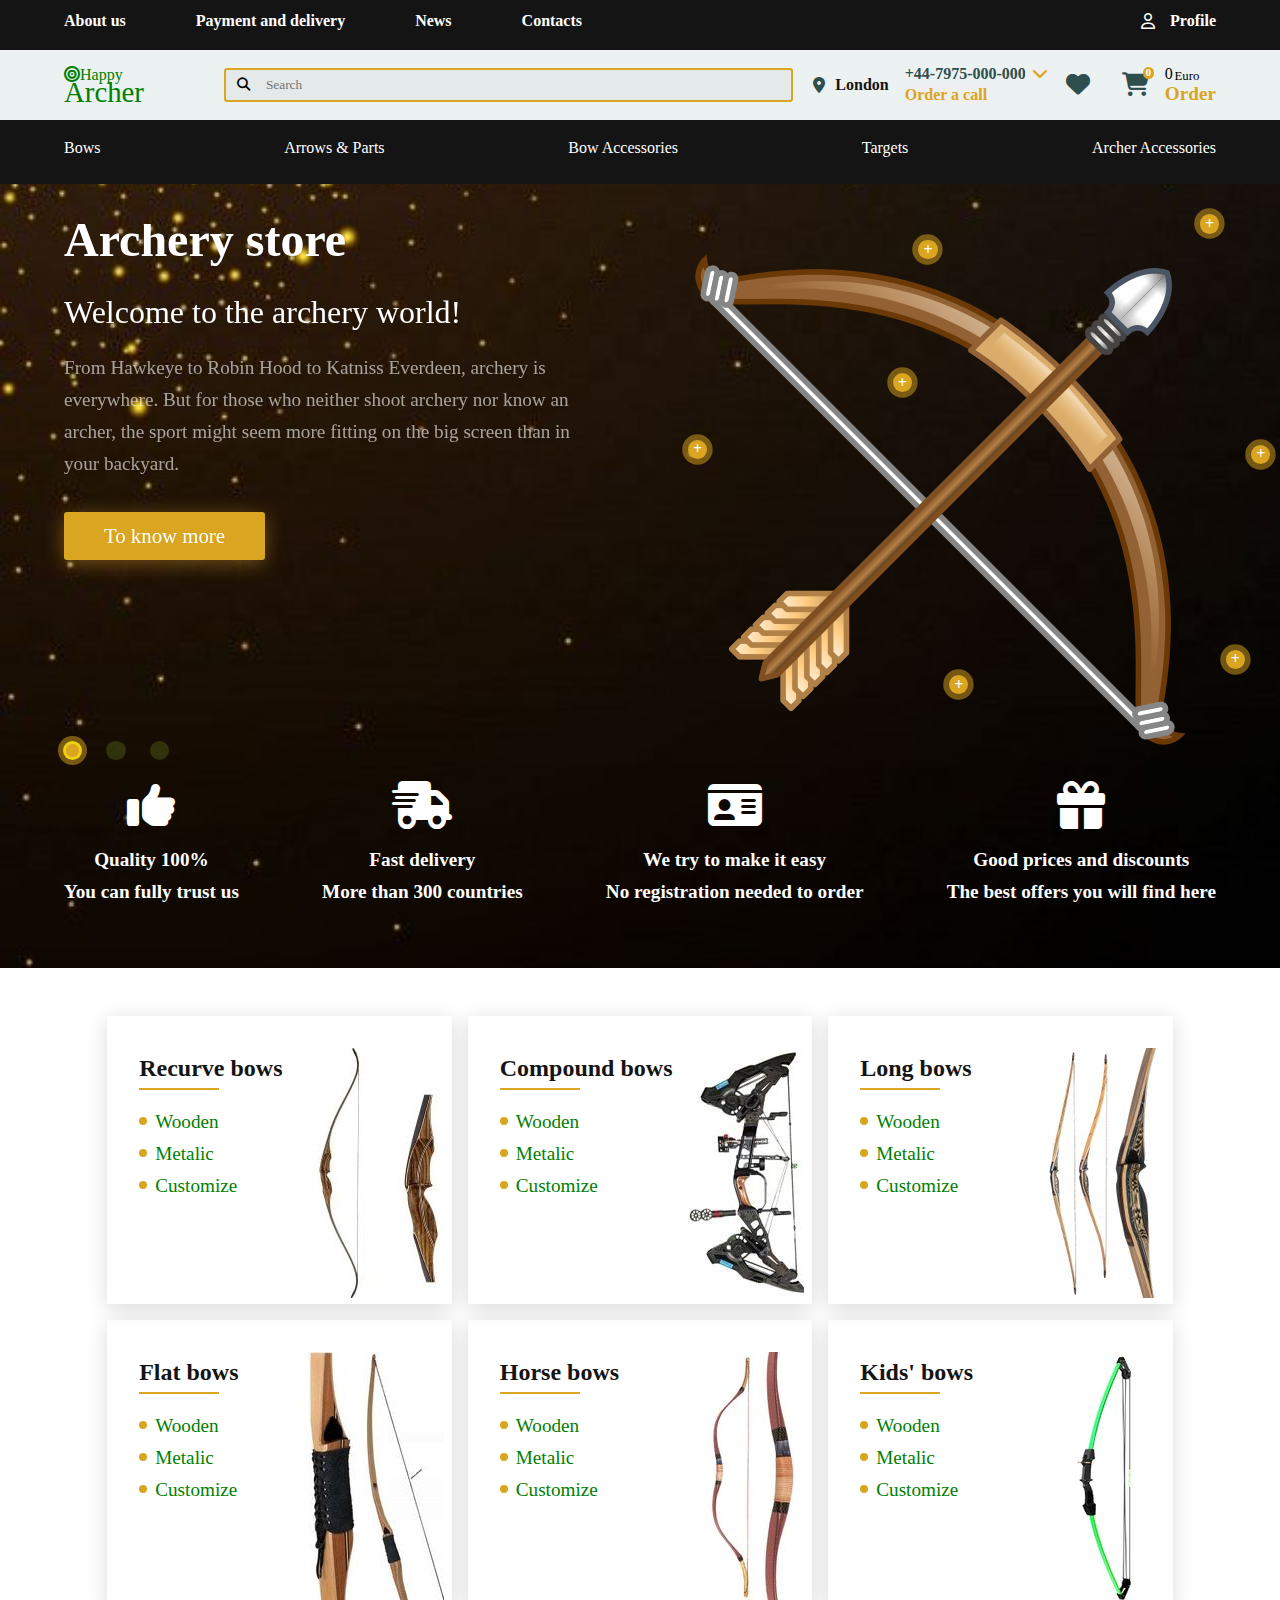
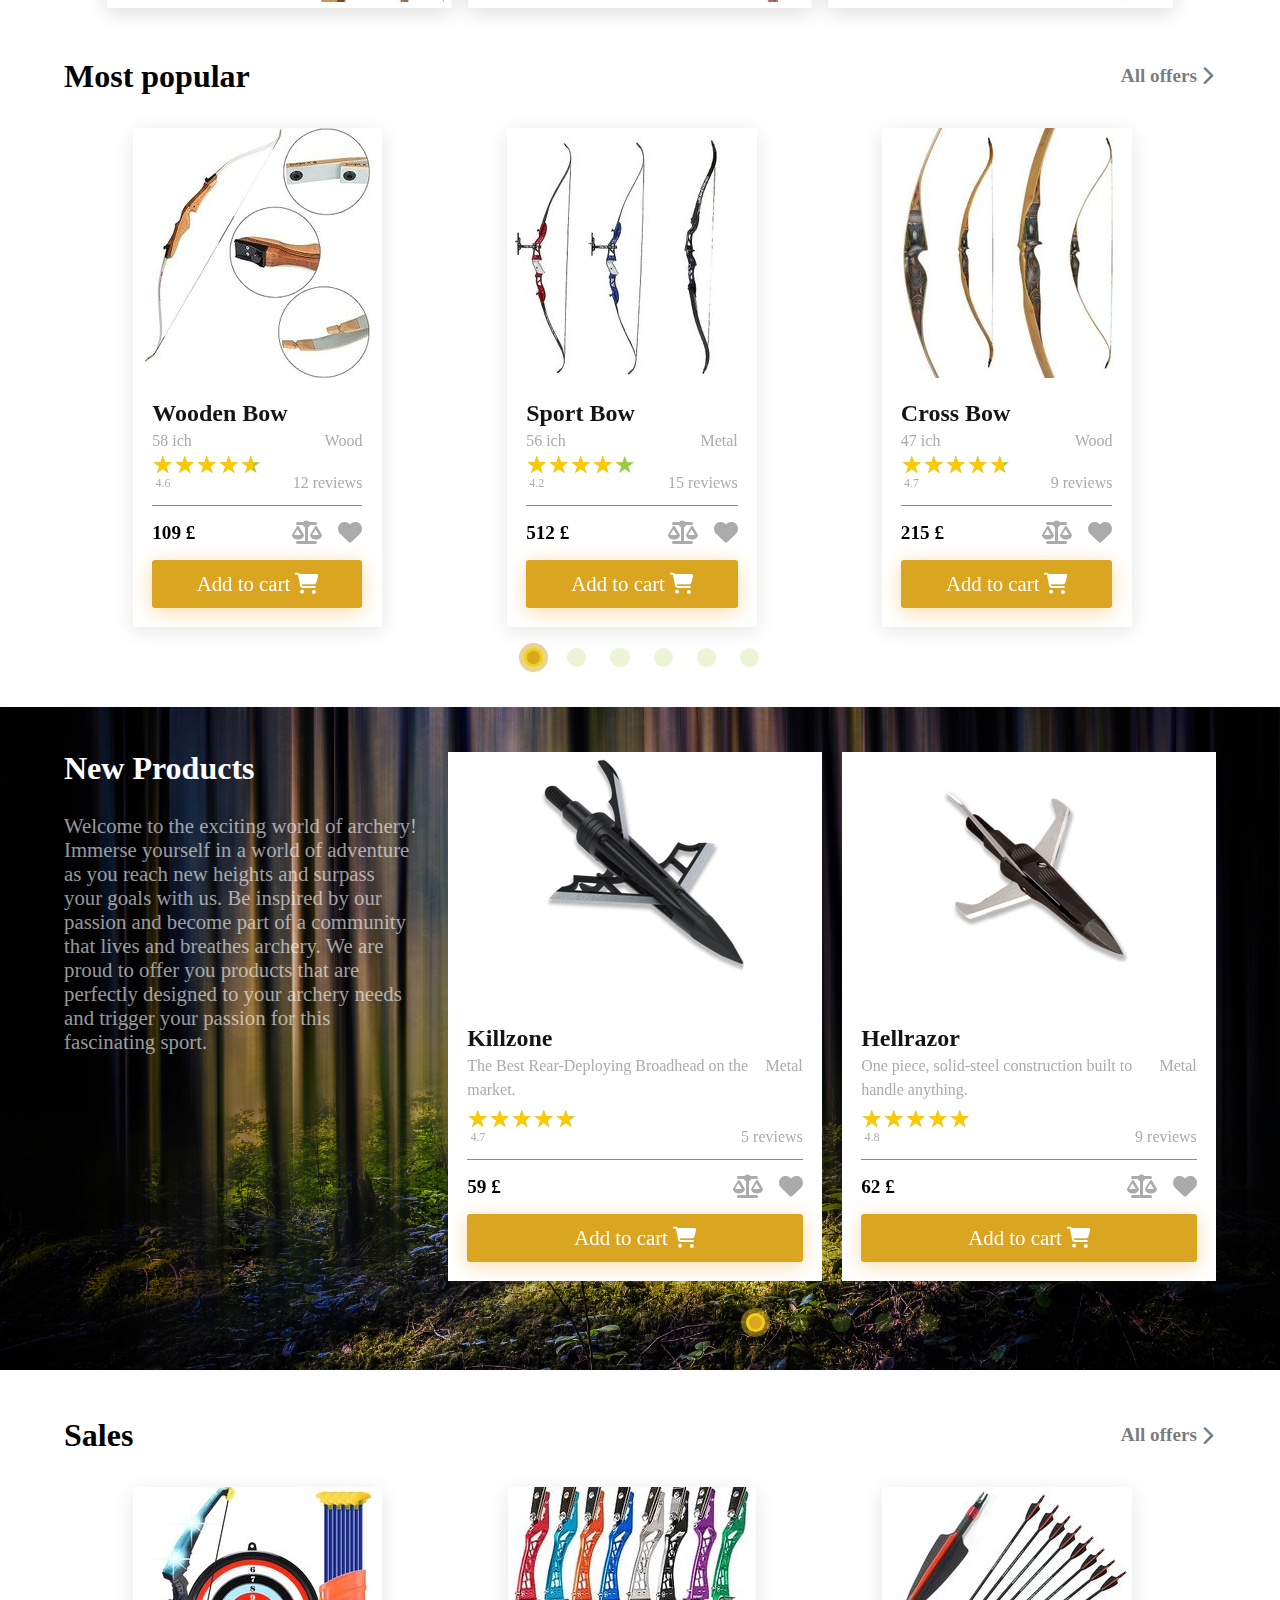
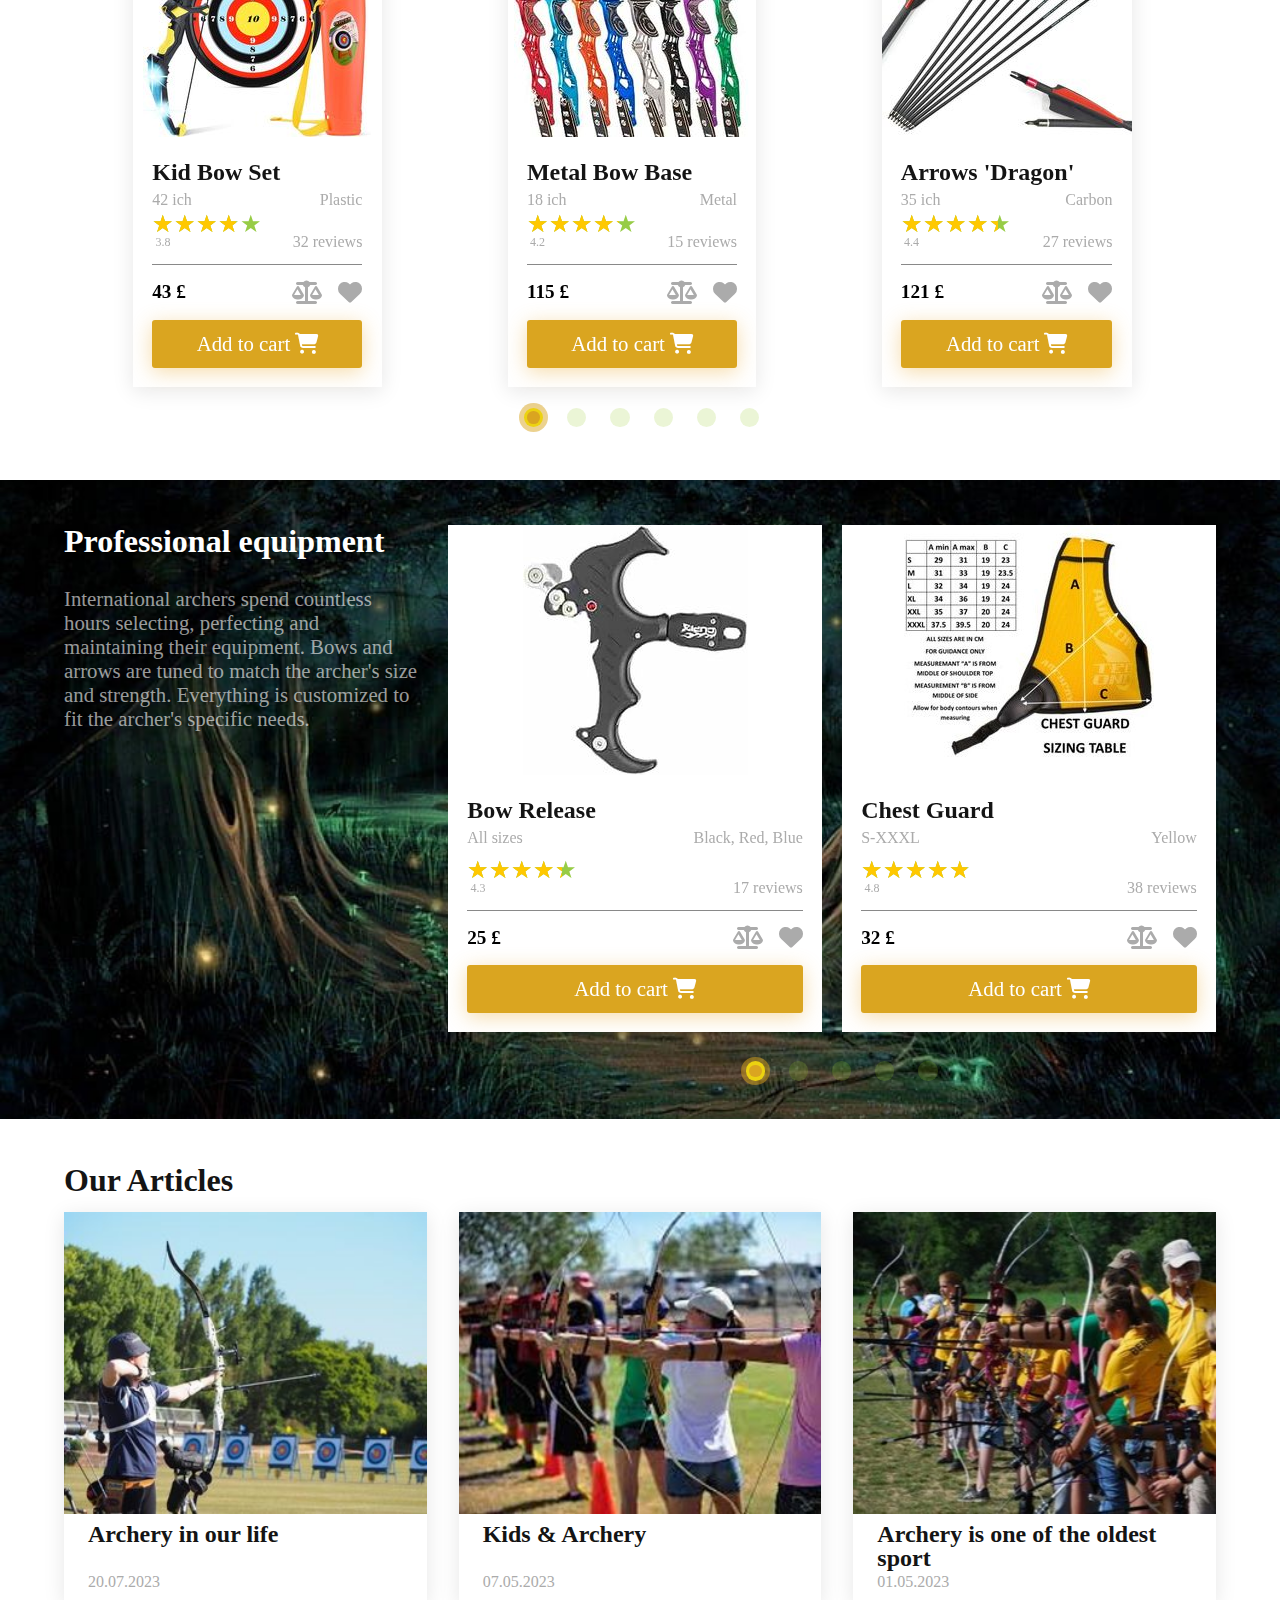
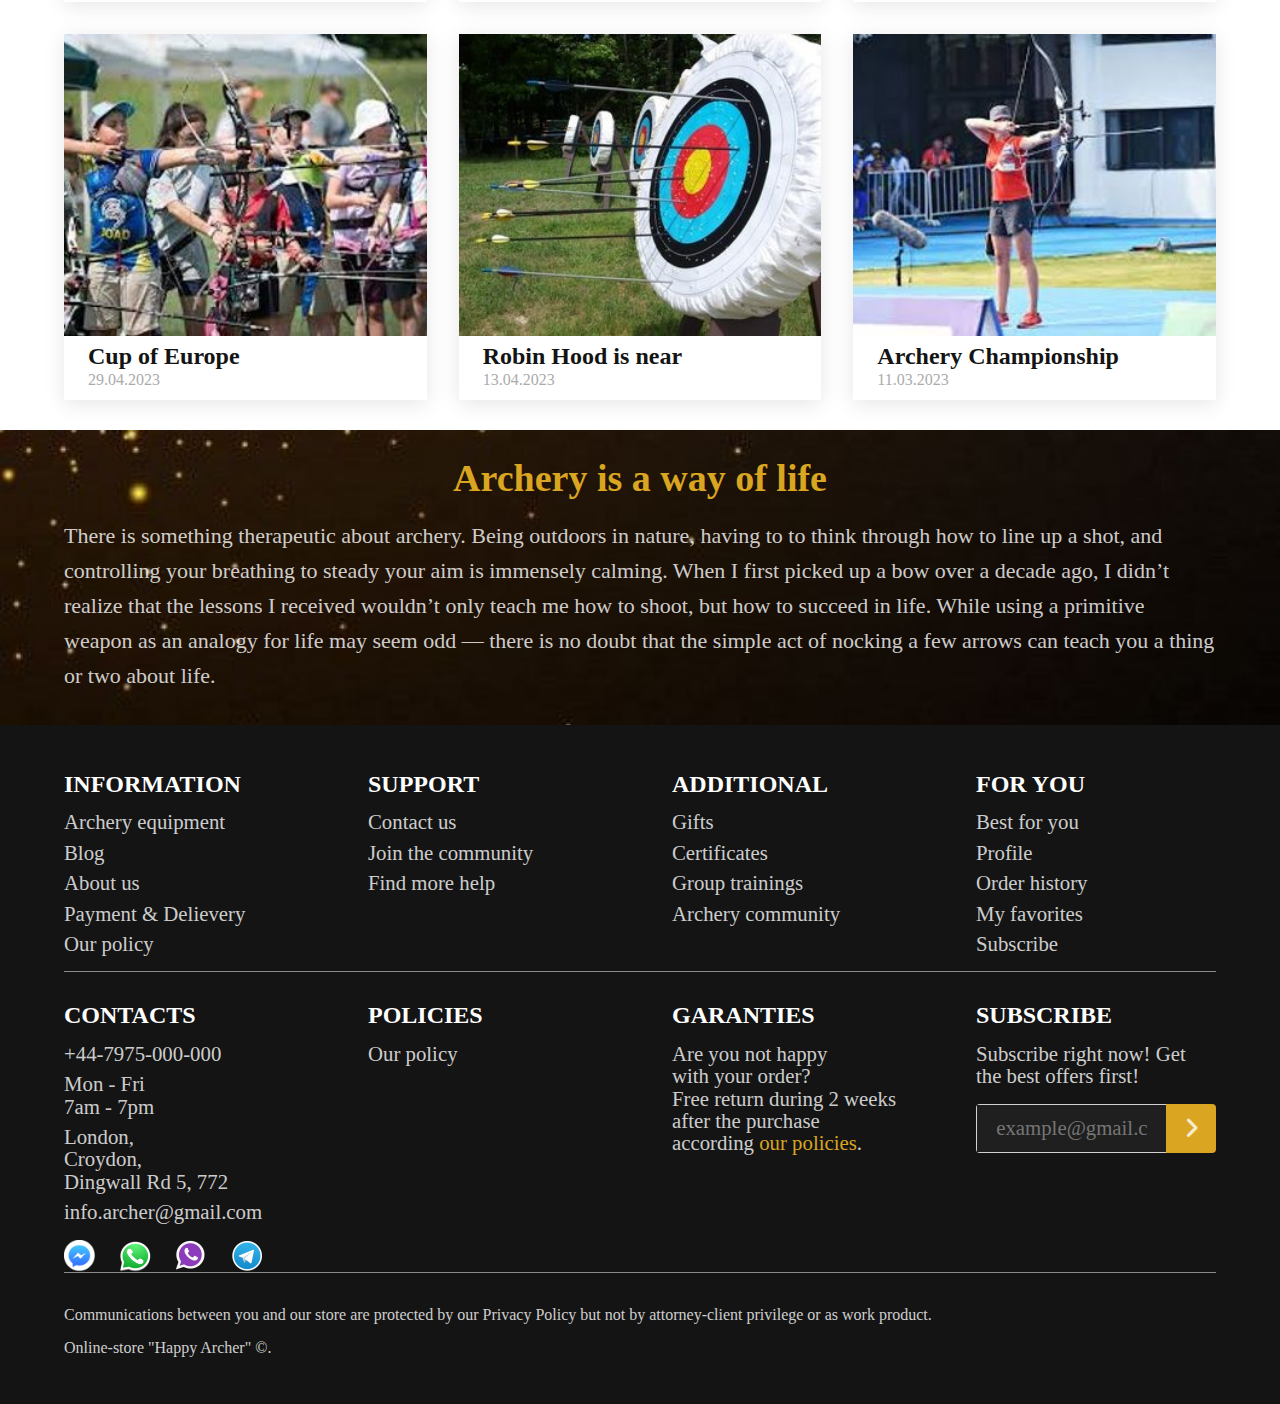
==== index.html @ ae112834 "init: first commit" ====
<!DOCTYPE html>
<html lang="en">
<head>
    <meta charset="UTF-8">
    <meta name="viewport" content="width=device-width, initial-scale=1.0">
    <title>Online store</title>
    <link rel="stylesheet" href="https://cdn.jsdelivr.net/npm/swiper@10/swiper-bundle.min.css"/>
    <link href="https://fonts.googleapis.com/css2?family=Montserrat:wght@500;600;700&display=swap" rel="stylesheet">
    <link rel="stylesheet" href="/css/iconsfont.css">
    <link rel="stylesheet" href="/css/style.css">
</head>
<body>
    <div class="wrapper">
        <header class="header">
            <div class="header__container _container">
                <div class="header__top">
                    <nav class="top-header__menu">
                        <ul class="menu-top-header__list">
                            <li class="menu-top-header__item menu-top-header__item_catalog"><a href="" data-catalog class="menu-top-header__link menu-top-header__link_catalog fa-solid fa-chevron-left">Catalog</a></li>
                            <li class="menu-top-header__item"><a href="" class="menu-top-header__link">About us</a></li>
                            <li class="menu-top-header__item"><a href="" class="menu-top-header__link">Payment and delivery</a></li>
                            <li class="menu-top-header__item"><a href="" class="menu-top-header__link">News</a></li>
                            <li class="menu-top-header__item"><a href="" class="menu-top-header__link">Contacts</a></li>
                        </ul>
                    </nav>
                    <a href="" class="top-header__user fa-regular fa-user"><span class="top-header__userh">Profile</span></a>
                    
                    <nav hidden class="menu">
                        <button type="button" class="menu__icon icon-menu"><span></span></button>
                        <div class="menu__body">
                        </div>
                    </nav>
                </div>
            </div>

            <div class="header_body body-header">
                <div class="body-header__container _container">
                    <a href="index.html" class="body-header-logo fa-solid fa-bullseye">Happy <br> <span>Archer</span></a>
                    <div class="body-header__search">
                        <form action="#" class="search-header">
                            <button type="submit" class="search-header__button fa-solid fa-magnifying-glass"></button>
                            <input type="text" class="search-header__input" data-error="Error" placeholder="Search">
                        </form>
                    </div>

                    <div class="body-header__actions actions-header">
                        <a href="" class="actions-header__location fa-solid fa-location-dot"><span class="actions-header__locationh">London</span></a>
                        <div class="actions-header__phones phones-header">
                            <div data-spollers class="phones-header__items">
                                <div class="phones-header__item">
                                    <a href="" class="phones-header__icon fa-solid fa-phone"></a>
                                    <a href="tel:00447975000000" class="phones-header__phone">+44-7975-000-000</a>
                                    <button type="button" data-spoiler class="phones-header__arrow fa-solid fa-chevron-right"></button>
                                    <ul class="phones-header__list">
                                        <li><a href="tel:00447975000001" class="phone-header__phone">+44-7975-000-001</a></li>
                                        <li><a href="tel:00447975000002" class="phone-header__phone">+44-7975-000-002</a></li>
                                        <li><a href="tel:00447975000003" class="phone-header__phone">+44-7975-000-003</a></li>
                                    </ul>
                                </div>
                            </div>
                            <button type="button" class="phones-header__callback">Order a call</button>
                        </div>
                        <a href="" class="actions-header__favorite fa-solid fa-heart"></a>
                        <a href="" class="actions-header__cart cart-header">
                            <a href="" class="cart-header__icon fa-solid fa-cart-shopping"><span>0</span></a>
                            <div class="cart-header__body">
                                <div class="cart-header__body-1">
                                    <div class="cart-header__summ-n">0</div>
                                    <div class="cart-header__summ-t">Euro</div>
                                </div>
                                <a href="" class="cart-header__link">Order</a>
                            </div>
                        </a>
                    </div>
                </div>
            </div>

            <div class="header__catalog catalog-header">
                <div class="catalog-header__container _container">
                    <div class="catalog-header__menu menu-catalog">
                        <ul class="menu-catalog__list">
                            <button type="button" class="menu-catalog__back_1 fa-solid fa-arrow-left"><span>Back</span></button>
                            <li class="menu-catalog__item"><button data-parent="1" class="menu-catalog__link">Bows</button></li>
                            <li class="menu-catalog__item"><button data-parent="2" class="menu-catalog__link">Arrows & Parts</button></li>
                            <li class="menu-catalog__item"><a href="" class="menu-catalog__link">Bow Accessories</a></li>
                            <li class="menu-catalog__item"><a href="" class="menu-catalog__link">Targets</a></li>
                            <li class="menu-catalog__item"><a href="" class="menu-catalog__link">Archer Accessories</a></li>
                            <li class="menu-catalog__sub-menu sub-menu-catalog">
                                <div class="sub-menu-catalog__container _container">
                                    <button type="button" class="menu-catalog__back_2 fa-solid fa-arrow-left"><span>Back</span></button>
                                    <div data-submenu="1" class="sub-menu-catalog__block">
                                        <div class="sub-menu-catalog__column">
                                            <a href="catalog.html" class="sub-menu-catalog__category">Bow category</a>
                                            <ul class="sub-menu-catalog__list">
                                                <li class="sub-menu-catalog__item"><a href="" class="sub-menu-catalog__link">Recurve bows</a></li>
                                                <li class="sub-menu-catalog__item"><a href="" class="sub-menu-catalog__link">Compound bows</a></li>
                                                <li class="sub-menu-catalog__item"><a href="" class="sub-menu-catalog__link">Longbows</a></li>
                                                <li class="sub-menu-catalog__item"><a href="" class="sub-menu-catalog__link">Flat bows</a></li>
                                                <li class="sub-menu-catalog__item"><a href="" class="sub-menu-catalog__link">Horse bows</a></li>
                                                <li class="sub-menu-catalog__item"><a href="" class="sub-menu-catalog__link">Kids' bows</a></li>
                                            </ul>
                                            <a href="catalog.html" class="sub-menu-catalog__all">View all</a>
                                        </div>
                                        <div class="sub-menu-catalog__column">
                                            <a href="" class="sub-menu-catalog__category">New & Hot</a>
                                            <ul class="sub-menu-catalog__list">
                                                <li class="sub-menu-catalog__item"><a href="" class="sub-menu-catalog__link">New Arrivals</a></li>
                                                <li class="sub-menu-catalog__item"><a href="" class="sub-menu-catalog__link">SITKA Merino</a></li>
                                                <li class="sub-menu-catalog__item"><a href="" class="sub-menu-catalog__link">Limited Edition YETI</a></li>
                                                <li class="sub-menu-catalog__item"><a href="" class="sub-menu-catalog__link">Monthly Specials</a></li>
                                            </ul>
                                            <a href="" class="sub-menu-catalog__all">View all</a>
                                        </div>
                                        <div class="sub-menu-catalog__column">
                                            <a href="" class="sub-menu-catalog__category">Huntings</a>
                                            <ul class="sub-menu-catalog__list">
                                                <li class="sub-menu-catalog__item"><a href="" class="sub-menu-catalog__link">Cameras</a></li>
                                                <li class="sub-menu-catalog__item"><a href="" class="sub-menu-catalog__link">Hunting Apparel</a></li>
                                                <li class="sub-menu-catalog__item"><a href="" class="sub-menu-catalog__link">Packs & Bags</a></li>
                                                <li class="sub-menu-catalog__item"><a href="" class="sub-menu-catalog__link">Hunting Accessories</a></li>
                                                <li class="sub-menu-catalog__item"><a href="" class="sub-menu-catalog__link">Knives, Saws & Pruners</a></li>
                                                <li class="sub-menu-catalog__item"><a href="" class="sub-menu-catalog__link">Scent Control</a></li>
                                                <li class="sub-menu-catalog__item"><a href="" class="sub-menu-catalog__link">Wildlife Management</a></li>
                                            </ul>
                                            <a href="" class="sub-menu-catalog__all">View all</a>
                                        </div>
                                        <div class="sub-menu-catalog__column">
                                            <a href="" class="sub-menu-catalog__category">Training</a>
                                            <ul class="sub-menu-catalog__list">
                                                <li class="sub-menu-catalog__item"><a href="" class="sub-menu-catalog__link">Stretch Bands & Exercisers</a></li>
                                                <li class="sub-menu-catalog__item"><a href="" class="sub-menu-catalog__link">Shot Training Aids</a></li>
                                                <li class="sub-menu-catalog__item"><a href="" class="sub-menu-catalog__link">Training & How to</a></li>
                                            </ul>
                                            <a href="" class="sub-menu-catalog__all">View all</a>
                                        </div>
                                        <div class="sub-menu-catalog__column">
                                            <a href="" class="sub-menu-catalog__category">Tools</a>
                                            <ul class="sub-menu-catalog__list">
                                                <li class="sub-menu-catalog__item"><a href="" class="sub-menu-catalog__link">Bow Presses</a></li>
                                                <li class="sub-menu-catalog__item"><a href="" class="sub-menu-catalog__link">Bow Vises</a></li>
                                                <li class="sub-menu-catalog__item"><a href="" class="sub-menu-catalog__link">Leveling & Alignment Tools</a></li>
                                                <li class="sub-menu-catalog__item"><a href="" class="sub-menu-catalog__link">Bow Scales</a></li>
                                                <li class="sub-menu-catalog__item"><a href="" class="sub-menu-catalog__link">Draw Boards</a></li>
                                                <li class="sub-menu-catalog__item"><a href="" class="sub-menu-catalog__link">Bow Squares</a></li>
                                            </ul>
                                            <a href="" class="sub-menu-catalog__all">View all</a>
                                        </div>
                                    </div>
                                    <div data-submenu="2" class="sub-menu-catalog__block">
                                        <div class="sub-menu-catalog__column">
                                            <a href="" class="sub-menu-catalog__category">Shafts & Fletched Arrows</a>
                                            <ul class="sub-menu-catalog__list">
                                                <li class="sub-menu-catalog__item"><a href="" class="sub-menu-catalog__link">Aluminium</a></li>
                                                <li class="sub-menu-catalog__item"><a href="" class="sub-menu-catalog__link">Carbon</a></li>
                                                <li class="sub-menu-catalog__item"><a href="" class="sub-menu-catalog__link">Wood</a></li>
                                                <li class="sub-menu-catalog__item"><a href="" class="sub-menu-catalog__link">Pre-made Arrows</a></li>
                                                <li class="sub-menu-catalog__item"><a href="" class="sub-menu-catalog__link">Custom Made Aroows</a></li>
                                            </ul>
                                            <a href="" class="sub-menu-catalog__all">View all</a>
                                        </div>
                                        <div class="sub-menu-catalog__column">
                                            <a href="" class="sub-menu-catalog__category">Nocks</a>
                                            <ul class="sub-menu-catalog__list">
                                                <li class="sub-menu-catalog__item"><a href="" class="sub-menu-catalog__link">Push-in Nocks</a></li>
                                                <li class="sub-menu-catalog__item"><a href="" class="sub-menu-catalog__link">Pin Nocks</a></li>
                                                <li class="sub-menu-catalog__item"><a href="" class="sub-menu-catalog__link">Lighted Nocks</a></li>
                                                <li class="sub-menu-catalog__item"><a href="" class="sub-menu-catalog__link">Taper-fit Nocks</a></li>
                                                <li class="sub-menu-catalog__item"><a href="" class="sub-menu-catalog__link">Fit-over Nocks</a></li>
                                                <li class="sub-menu-catalog__item"><a href="" class="sub-menu-catalog__link">Nock Pins</a></li>
                                                <li class="sub-menu-catalog__item"><a href="" class="sub-menu-catalog__link">Nock Collars</a></li>
                                                <li class="sub-menu-catalog__item"><a href="" class="sub-menu-catalog__link">Nock Inserts</a></li>
                                            </ul>
                                            <a href="" class="sub-menu-catalog__all">View all</a>
                                        </div>
                                        <div class="sub-menu-catalog__column">
                                            <a href="" class="sub-menu-catalog__category">Points</a>
                                            <ul class="sub-menu-catalog__list">
                                                <li class="sub-menu-catalog__item"><a href="" class="sub-menu-catalog__link">Glue-in Points</a></li>
                                                <li class="sub-menu-catalog__item"><a href="" class="sub-menu-catalog__link">Screw-in Points</a></li>
                                                <li class="sub-menu-catalog__item"><a href="" class="sub-menu-catalog__link">Wooden Arrow Points</a></li>
                                                <li class="sub-menu-catalog__item"><a href="" class="sub-menu-catalog__link">Blunts</a></li>
                                                <li class="sub-menu-catalog__item"><a href="" class="sub-menu-catalog__link">Broadheads</a></li>
                                                <li class="sub-menu-catalog__item"><a href="" class="sub-menu-catalog__link">Point Inserts</a></li>
                                            </ul>
                                            <a href="" class="sub-menu-catalog__all">View all</a>
                                        </div>
                                        <div class="sub-menu-catalog__column">
                                            <a href="" class="sub-menu-catalog__category">Fletchings</a>
                                            <ul class="sub-menu-catalog__list">
                                                <li class="sub-menu-catalog__item"><a href="" class="sub-menu-catalog__link">Plastic Vanes</a></li>
                                                <li class="sub-menu-catalog__item"><a href="" class="sub-menu-catalog__link">Feathers</a></li>
                                                <li class="sub-menu-catalog__item"><a href="" class="sub-menu-catalog__link">Spin Vanes & Tape</a></li>
                                                <li class="sub-menu-catalog__item"><a href="" class="sub-menu-catalog__link">Shrink Fletch</a></li>
                                            </ul>
                                            <a href="" class="sub-menu-catalog__all">View all</a>
                                        </div>
                                    </div>
                                </div>
                            </li>
                        </ul>
                        
                    </div>
                </div>
            </div>

        </header>


















        <main class="page page_home">
            <section class="page__main__block main-block">
                <div class="main-block__container _container">
                    <div class="main-block__body">
                        <div class="main-block__slider swiper">
                            <div class="main-block__swiper swiper-wrapper">
                                <div class="main-block__slide slide-main-block swiper-slide">
                                    <div class="slide-main-block__content">
                                        <h2 data-swiper-parallax="-100" class="slide-main-block__title">Archery store</h2>
                                        <div data-swiper-parallax="-200" class="slide-main-block__sub-title">Welcome to the archery world!</div>
                                        <div data-swiper-parallax="-300" class="slide-main-block__text">
                                            From Hawkeye to Robin Hood to Katniss Everdeen, archery is everywhere. 
                                            But for those who neither shoot archery nor know an archer, 
                                            the sport might seem more fitting on the big screen than in your backyard.
                                        </div>
                                    </div>
                                    <a href="" data-swiper-parallax="-600" class="slide-main-block__button button">To know more</a>
                                </div>
                                <div class="main-block__slide slide-main-block swiper-slide">
                                    <div class="slide-main-block__content">
                                        <h2 data-swiper-parallax="-100" class="slide-main-block__title">Archery around us</h2>
                                        <div data-swiper-parallax="-200" class="slide-main-block__sub-title">ARCHERY HAS BEEN AROUND OVER 60,000 YEARS</div>
                                        <div data-swiper-parallax="-300" class="slide-main-block__text">
                                            The oldest arrowheads found so far date from about 60,000 to 70,000 years ago. 
                                            Fragments of flint found in a bear's skeleton in Switzerland suggest that humans hunted with arrows since at least 13,500 years ago. 
                                            The oldest bows were found in Denmark and date to 8,000 years ago.
                                        </div>
                                    </div>
                                    <a href="" data-swiper-parallax="-600" class="slide-main-block__button button">To know more</a>
                                </div>
                                <div class="main-block__slide slide-main-block swiper-slide">
                                    <div class="slide-main-block__content">
                                        <h2 data-swiper-parallax="-100" class="slide-main-block__title">Training</h2>
                                        <div data-swiper-parallax="-200" class="slide-main-block__sub-title">It's easy to get started</div>
                                        <div data-swiper-parallax="-300" class="slide-main-block__text">
                                            If you want to take an archery lesson to see if you like it, sign up for classes at our archery pro shop. 
                                            Archery pros can advise you on the right equipment for your shooting needs.
                                            What if you're already an archer and need to perfect your form or technique?
                                            Consult an archery coach for help.
                                        </div>
                                    </div>
                                    <a href="" data-swiper-parallax="-600" class="slide-main-block__button button">To know more</a>
                                </div>
                            </div>
                            <div class="swiper-pagination"></div>
                        </div>
                        <div class="slide-main-block__media media-main-block">
                            <div class="media-main-block__body">
                                <div class="media-main-block__image">
                                    <img src="/img/bow.png" alt="Picture">
                                </div>
                                <div class="media-main-block__tips">
                                    <div data-tippy-content="Tip" class="media-main-block__tip media-main-block__tip_1"><span>+</span></div>
                                    <div data-tippy-content="Tip" class="media-main-block__tip media-main-block__tip_2"><span>+</span></div>
                                    <div data-tippy-content="Tip" class="media-main-block__tip media-main-block__tip_3"><span>+</span></div>
                                    <div data-tippy-content="Tip" class="media-main-block__tip media-main-block__tip_4"><span>+</span></div>
                                    <div data-tippy-content="Tip" class="media-main-block__tip media-main-block__tip_5"><span>+</span></div>
                                    <div data-tippy-content="Tip" class="media-main-block__tip media-main-block__tip_6"><span>+</span></div>
                                    <div data-tippy-content="Tip" class="media-main-block__tip media-main-block__tip_7"><span>+</span></div>
                                </div>
                            </div>
                        </div>
                    </div>
                    <div class="main-block__advantages advantages-main">
                        <div class="advantages-main__item">
                            <div class="advantages-main__icon">
                                <div class="advantages-main__text"><div class="icon fa-solid fa-thumbs-up"></div>Quality 100%<br>You can fully trust us</div>
                                <div class="advantages-main__text"><div class="icon fa-solid fa-truck-fast"></div>Fast delivery<br>More than 300 countries</div>
                                <div class="advantages-main__text"><div class="icon fa-solid fa-id-card"></div>We try to make it easy<br>No registration needed to order</div>
                                <div class="advantages-main__text"><div class="icon fa-solid fa-gift"></div>Good prices and discounts<br>The best offers you will find here</div>
                            </div>
                            <div class="advantages-main__text"></div>
                        </div>
                    </div>
                </div>
            </section>
            <section class="page__catalog-cards catalog-cards">
                <div class="catalog-cards__container _container">
                    <div class="catalog-cards__item item-catalog-cards">
                        <div class="item-catalog-cards__body">
                            <h3 class="item-catalog-cards__title">
                                <a href="" class="item-catalog-cards__link-title">Recurve bows</a>
                            </h3>
                            <ul class="item-catalog-cards__list">
                                <li class="item-catalog-cards__item"><a href="" class="item-catalog-cards__link">Wooden</a></li>
                                <li class="item-catalog-cards__item"><a href="" class="item-catalog-cards__link">Metalic</a></li>
                                <li class="item-catalog-cards__item"><a href="" class="item-catalog-cards__link">Customize</a></li>
                            </ul>
                        </div>
                        <div class="item-catalog-cards__image">
                            <img src="/img/recurvebow.jpg" alt="Image">
                        </div>
                    </div>
                    <div class="catalog-cards__item item-catalog-cards">
                        <div class="item-catalog-cards__body">
                            <h3 class="item-catalog-cards__title">
                                <a href="" class="item-catalog-cards__link-title">Compound bows</a>
                            </h3>
                            <ul class="item-catalog-cards__list">
                                <li class="item-catalog-cards__item"><a href="" class="item-catalog-cards__link">Wooden</a></li>
                                <li class="item-catalog-cards__item"><a href="" class="item-catalog-cards__link">Metalic</a></li>
                                <li class="item-catalog-cards__item"><a href="" class="item-catalog-cards__link">Customize</a></li>
                            </ul>
                        </div>
                        <div class="item-catalog-cards__image">
                            <img src="/img/compoundbow.jpg" alt="Image">
                        </div>
                    </div>
                    <div class="catalog-cards__item item-catalog-cards">
                        <div class="item-catalog-cards__body">
                            <h3 class="item-catalog-cards__title">
                                <a href="" class="item-catalog-cards__link-title">Long bows</a>
                            </h3>
                            <ul class="item-catalog-cards__list">
                                <li class="item-catalog-cards__item"><a href="" class="item-catalog-cards__link">Wooden</a></li>
                                <li class="item-catalog-cards__item"><a href="" class="item-catalog-cards__link">Metalic</a></li>
                                <li class="item-catalog-cards__item"><a href="" class="item-catalog-cards__link">Customize</a></li>
                            </ul>
                        </div>
                        <div class="item-catalog-cards__image">
                            <img src="/img/longbow.jpg" alt="Image">
                        </div>
                    </div>
                    <div class="catalog-cards__item item-catalog-cards">
                        <div class="item-catalog-cards__body">
                            <h3 class="item-catalog-cards__title">
                                <a href="" class="item-catalog-cards__link-title">Flat bows</a>
                            </h3>
                            <ul class="item-catalog-cards__list">
                                <li class="item-catalog-cards__item"><a href="" class="item-catalog-cards__link">Wooden</a></li>
                                <li class="item-catalog-cards__item"><a href="" class="item-catalog-cards__link">Metalic</a></li>
                                <li class="item-catalog-cards__item"><a href="" class="item-catalog-cards__link">Customize</a></li>
                            </ul>
                        </div>
                        <div class="item-catalog-cards__image">
                            <img src="/img/flatbow.jpg" alt="Image">
                        </div>
                    </div>
                    <div class="catalog-cards__item item-catalog-cards">
                        <div class="item-catalog-cards__body">
                            <h3 class="item-catalog-cards__title">
                                <a href="" class="item-catalog-cards__link-title">Horse bows</a>
                            </h3>
                            <ul class="item-catalog-cards__list">
                                <li class="item-catalog-cards__item"><a href="" class="item-catalog-cards__link">Wooden</a></li>
                                <li class="item-catalog-cards__item"><a href="" class="item-catalog-cards__link">Metalic</a></li>
                                <li class="item-catalog-cards__item"><a href="" class="item-catalog-cards__link">Customize</a></li>
                            </ul>
                        </div>
                        <div class="item-catalog-cards__image">
                            <img src="/img/horsebow.jpg" alt="Image">
                        </div>
                    </div>
                    <div class="catalog-cards__item item-catalog-cards">
                        <div class="item-catalog-cards__body">
                            <h3 class="item-catalog-cards__title">
                                <a href="" class="item-catalog-cards__link-title">Kids' bows</a>
                            </h3>
                            <ul class="item-catalog-cards__list">
                                <li class="item-catalog-cards__item"><a href="" class="item-catalog-cards__link">Wooden</a></li>
                                <li class="item-catalog-cards__item"><a href="" class="item-catalog-cards__link">Metalic</a></li>
                                <li class="item-catalog-cards__item"><a href="" class="item-catalog-cards__link">Customize</a></li>
                            </ul>
                        </div>
                        <div class="item-catalog-cards__image">
                            <img src="/img/kidsbow.jpg" alt="Image">
                        </div>
                    </div>
                </div>
            </section>
            <section class="page__products-slider products-slider">
                <div class="products-slider__container _container">
                    <div class="products-slider__header">
                        <h2 class="products-slider__title">Most popular</h2>
                        <a href="" class="products-slider__more">All offers<span class="fa-solid fa-chevron-up"></span></a>
                    </div>
                    <div class="products-slider__slider">
                        <div class="products-slider__swiper">
                            <div class="products-slider__slide">
                                <article class="product-card">
                                    <a href="" class="product-card__image-ibg product-card__image-ibg_contain">
                                        <img src="/img/bow1.jpg" alt="Image">
                                    </a>
                                    <div class="product-card__body">
                                        <h4 class="product-card__title">
                                            <a href="" class="product-card__link-title">Wooden Bow</a>
                                        </h4>
                                        <div class="product-card__info info-product-card">
                                            <div class="info-product-card__size">58 ich</div>
                                            <div class="info-product-card__materials">Wood</div>
                                        </div>
                                        <div class="product-card__rating rating rating_set">
                                            <div class="rating__body">
                                                <div class="rating__active"></div>
                                                <div class="rating__items">
                                                    <input type="radio" class="rating__item" value="1" name="rating">
                                                    <input type="radio" class="rating__item" value="2" name="rating">
                                                    <input type="radio" class="rating__item" value="3" name="rating">
                                                    <input type="radio" class="rating__item" value="4" name="rating">
                                                    <input type="radio" class="rating__item" value="5" name="rating">
                                                </div>
                                                <div class="rating__value">4.6</div>
                                            </div>
                                            <div class="rating__info">12 reviews</div>
                                        </div>
                                        <div class="product-card__footer">
                                            <div class="product-card__price">109 £</div>
                                            <a href="" class="product-card__compare fa-solid fa-scale-balanced"></a>
                                            <a href="" class="product-card__favorite fa-solid fa-heart"></a>
                                        </div>
                                        <button type="button" class="product-card__cart button fa-solid fa-cart-shopping"><span>Add to cart</span></button>
                                    </div>
                                </article>
                            </div>
                            <div class="products-slider__slide">
                                <article class="product-card">
                                    <a href="" class="product-card__image-ibg product-card__image-ibg_contain">
                                        <img src="/img/bow2.jpg" alt="Image">
                                    </a>
                                    <div class="product-card__body">
                                        <h4 class="product-card__title">
                                            <a href="" class="product-card__link-title">Sport Bow</a>
                                        </h4>
                                        <div class="product-card__info info-product-card">
                                            <div class="info-product-card__size">56 ich</div>
                                            <div class="info-product-card__materials">Metal</div>
                                        </div>
                                        <div class="product-card__rating rating rating_set">
                                            <div class="rating__body">
                                                <div class="rating__active"></div>
                                                <div class="rating__items">
                                                    <input type="radio" class="rating__item" value="1" name="rating">
                                                    <input type="radio" class="rating__item" value="2" name="rating">
                                                    <input type="radio" class="rating__item" value="3" name="rating">
                                                    <input type="radio" class="rating__item" value="4" name="rating">
                                                    <input type="radio" class="rating__item" value="5" name="rating">
                                                </div>
                                                <div class="rating__value">4.2</div>
                                            </div>
                                            <div class="rating__info">15 reviews</div>
                                        </div>
                                        <div class="product-card__footer">
                                            <div class="product-card__price">512 £</div>
                                            <a href="" class="product-card__compare fa-solid fa-scale-balanced"></a>
                                            <a href="" class="product-card__favorite fa-solid fa-heart"></a>
                                        </div>
                                        <button type="button" class="product-card__cart button fa-solid fa-cart-shopping"><span>Add to cart</span></button>
                                    </div>
                                </article>
                            </div>
                            <div class="products-slider__slide">
                                <article class="product-card">
                                    <a href="" class="product-card__image-ibg product-card__image-ibg_contain">
                                        <img src="/img/bow3.jpg" alt="Image">
                                    </a>
                                    <div class="product-card__body">
                                        <h4 class="product-card__title">
                                            <a href="" class="product-card__link-title">Cross Bow</a>
                                        </h4>
                                        <div class="product-card__info info-product-card">
                                            <div class="info-product-card__size">47 ich</div>
                                            <div class="info-product-card__materials">Wood</div>
                                        </div>
                                        <div class="product-card__rating rating rating_set">
                                            <div class="rating__body">
                                                <div class="rating__active"></div>
                                                <div class="rating__items">
                                                    <input type="radio" class="rating__item" value="1" name="rating">
                                                    <input type="radio" class="rating__item" value="2" name="rating">
                                                    <input type="radio" class="rating__item" value="3" name="rating">
                                                    <input type="radio" class="rating__item" value="4" name="rating">
                                                    <input type="radio" class="rating__item" value="5" name="rating">
                                                </div>
                                                <div class="rating__value">4.7</div>
                                            </div>
                                            <div class="rating__info">9 reviews</div>
                                        </div>
                                        <div class="product-card__footer">
                                            <div class="product-card__price">215 £</div>
                                            <a href="" class="product-card__compare fa-solid fa-scale-balanced"></a>
                                            <a href="" class="product-card__favorite fa-solid fa-heart"></a>
                                        </div>
                                        <button type="button" class="product-card__cart button fa-solid fa-cart-shopping"><span>Add to cart</span></button>
                                    </div>
                                </article>
                            </div>
                            <div class="products-slider__slide">
                                <article class="product-card">
                                    <a href="" class="product-card__image-ibg product-card__image-ibg_contain">
                                        <img src="/img/bow4.jpg" alt="Image">
                                    </a>
                                    <div class="product-card__body">
                                        <h4 class="product-card__title">
                                            <a href="product.html" class="product-card__link-title">Compound Bow Set</a>
                                        </h4>
                                        <div class="product-card__info info-product-card">
                                            <div class="info-product-card__size">42 ich</div>
                                            <div class="info-product-card__materials">Metal</div>
                                        </div>
                                        <div class="product-card__rating rating rating_set">
                                            <div class="rating__body">
                                                <div class="rating__active"></div>
                                                <div class="rating__items">
                                                    <input type="radio" class="rating__item" value="1" name="rating">
                                                    <input type="radio" class="rating__item" value="2" name="rating">
                                                    <input type="radio" class="rating__item" value="3" name="rating">
                                                    <input type="radio" class="rating__item" value="4" name="rating">
                                                    <input type="radio" class="rating__item" value="5" name="rating">
                                                </div>
                                                <div class="rating__value">4.9</div>
                                            </div>
                                            <div class="rating__info">7 reviews</div>
                                        </div>
                                        <div class="product-card__footer">
                                            <div class="product-card__price">729 £</div>
                                            <a href="" class="product-card__compare fa-solid fa-scale-balanced"></a>
                                            <a href="" class="product-card__favorite fa-solid fa-heart"></a>
                                        </div>
                                        <button type="button" class="product-card__cart button fa-solid fa-cart-shopping"><span>Add to cart</span></button>
                                    </div>
                                </article>
                            </div>
                            <div class="products-slider__slide">
                                <article class="product-card">
                                    <a href="" class="product-card__image-ibg product-card__image-ibg_contain">
                                        <img src="/img/bow5.jpg" alt="Image">
                                    </a>
                                    <div class="product-card__body">
                                        <h4 class="product-card__title">
                                            <a href="" class="product-card__link-title">Kids Bow</a>
                                        </h4>
                                        <div class="product-card__info info-product-card">
                                            <div class="info-product-card__size">38 ich</div>
                                            <div class="info-product-card__materials">Plastic</div>
                                        </div>
                                        <div class="product-card__rating rating rating_set">
                                            <div class="rating__body">
                                                <div class="rating__active"></div>
                                                <div class="rating__items">
                                                    <input type="radio" class="rating__item" value="1" name="rating">
                                                    <input type="radio" class="rating__item" value="2" name="rating">
                                                    <input type="radio" class="rating__item" value="3" name="rating">
                                                    <input type="radio" class="rating__item" value="4" name="rating">
                                                    <input type="radio" class="rating__item" value="5" name="rating">
                                                </div>
                                                <div class="rating__value">3.8</div>
                                            </div>
                                            <div class="rating__info">19 reviews</div>
                                        </div>
                                        <div class="product-card__footer">
                                            <div class="product-card__price">43 £</div>
                                            <a href="" class="product-card__compare fa-solid fa-scale-balanced"></a>
                                            <a href="" class="product-card__favorite fa-solid fa-heart"></a>
                                        </div>
                                        <button type="button" class="product-card__cart button fa-solid fa-cart-shopping"><span>Add to cart</span></button>
                                    </div>
                                </article>
                            </div>
                            <div class="products-slider__slide">
                                <article class="product-card">
                                    <a href="" class="product-card__image-ibg product-card__image-ibg_contain">
                                        <img src="/img/bow6.jpg" alt="Image">
                                    </a>
                                    <div class="product-card__body">
                                        <h4 class="product-card__title">
                                            <a href="" class="product-card__link-title">Sport Bow</a>
                                        </h4>
                                        <div class="product-card__info info-product-card">
                                            <div class="info-product-card__size">56 ich</div>
                                            <div class="info-product-card__materials">Metal</div>
                                        </div>
                                        <div class="product-card__rating rating rating_set">
                                            <div class="rating__body">
                                                <div class="rating__active"></div>
                                                <div class="rating__items">
                                                    <input type="radio" class="rating__item" value="1" name="rating">
                                                    <input type="radio" class="rating__item" value="2" name="rating">
                                                    <input type="radio" class="rating__item" value="3" name="rating">
                                                    <input type="radio" class="rating__item" value="4" name="rating">
                                                    <input type="radio" class="rating__item" value="5" name="rating">
                                                </div>
                                                <div class="rating__value">4.5</div>
                                            </div>
                                            <div class="rating__info">13 reviews</div>
                                        </div>
                                        <div class="product-card__footer">
                                            <div class="product-card__price">356 £</div>
                                            <a href="" class="product-card__compare fa-solid fa-scale-balanced"></a>
                                            <a href="" class="product-card__favorite fa-solid fa-heart"></a>
                                        </div>
                                        <button type="button" class="product-card__cart button fa-solid fa-cart-shopping"><span>Add to cart</span></button>
                                    </div>
                                </article>
                            </div>
                        </div>
                        <div class="products-slider__dotts"></div>
                    </div>
                </div>
            </section>
            <section class="page__new-products products-new">
                <div class="products-new__container _container">
                    <div class="products-new__body">
                        <h2 class="products-new__title">New Products</h2>
                        <div class="products-new__text">
                            Welcome to the exciting world of archery! <br>
                            Immerse yourself in a world of adventure 
                            as you reach new heights and surpass your goals with us.
                            Be inspired by our passion and become part of a community that lives and breathes archery. We are proud to offer you products that are perfectly designed to your archery needs and trigger your passion for this fascinating sport. 
                        </div>
                        <a href="" class="products-new__link fa-solid fa-chevron-down">See more</a>
                    </div>

                    <div class="products-new__slider">
                        <div class="products-new__swiper">
                            <div class="products-new__slide">
                                <article class="product-card">
                                    <a href="" class="product-card__image-ibg product-card__image-ibg_contain">
                                        <img src="/img/new.png" alt="Image">
                                    </a>
                                    <div class="product-card__body">
                                        <h4 class="product-card__title">
                                            <a href="" class="product-card__link-title">Killzone</a>
                                        </h4>
                                        <div class="product-card__info info-product-card">
                                            <div class="info-product-card__size">The Best Rear-Deploying Broadhead on the market.</div>
                                            <div class="info-product-card__materials">Metal</div>
                                        </div>
                                        <div class="product-card__rating rating rating_set">
                                            <div class="rating__body">
                                                <div class="rating__active"></div>
                                                <div class="rating__items">
                                                    <input type="radio" class="rating__item" value="1" name="rating">
                                                    <input type="radio" class="rating__item" value="2" name="rating">
                                                    <input type="radio" class="rating__item" value="3" name="rating">
                                                    <input type="radio" class="rating__item" value="4" name="rating">
                                                    <input type="radio" class="rating__item" value="5" name="rating">
                                                </div>
                                                <div class="rating__value">4.7</div>
                                            </div>
                                            <div class="rating__info">5 reviews</div>
                                        </div>
                                        <div class="product-card__footer">
                                            <div class="product-card__price">59 £</div>
                                            <a href="" class="product-card__compare fa-solid fa-scale-balanced"></a>
                                            <a href="" class="product-card__favorite fa-solid fa-heart"></a>
                                        </div>
                                        <button type="button" class="product-card__cart button fa-solid fa-cart-shopping"><span>Add to cart</span></button>
                                    </div>
                                </article>
                            </div>
                            <div class="products-new__slide">
                                <article class="product-card">
                                    <a href="" class="product-card__image-ibg product-card__image-ibg_contain">
                                        <img src="/img/new1.png" alt="Image">
                                    </a>
                                    <div class="product-card__body">
                                        <h4 class="product-card__title">
                                            <a href="" class="product-card__link-title">Hellrazor</a>
                                        </h4>
                                        <div class="product-card__info info-product-card">
                                            <div class="info-product-card__size">One piece, solid-steel construction built to handle anything.</div>
                                            <div class="info-product-card__materials">Metal</div>
                                        </div>
                                        <div class="product-card__rating rating rating_set">
                                            <div class="rating__body">
                                                <div class="rating__active"></div>
                                                <div class="rating__items">
                                                    <input type="radio" class="rating__item" value="1" name="rating">
                                                    <input type="radio" class="rating__item" value="2" name="rating">
                                                    <input type="radio" class="rating__item" value="3" name="rating">
                                                    <input type="radio" class="rating__item" value="4" name="rating">
                                                    <input type="radio" class="rating__item" value="5" name="rating">
                                                </div>
                                                <div class="rating__value">4.8</div>
                                            </div>
                                            <div class="rating__info">9 reviews</div>
                                        </div>
                                        <div class="product-card__footer">
                                            <div class="product-card__price">62 £</div>
                                            <a href="" class="product-card__compare fa-solid fa-scale-balanced"></a>
                                            <a href="" class="product-card__favorite fa-solid fa-heart"></a>
                                        </div>
                                        <button type="button" class="product-card__cart button fa-solid fa-cart-shopping"><span>Add to cart</span></button>
                                    </div>
                                </article>
                            </div>
                            <div class="products-new__slide">
                                <article class="product-card">
                                    <a href="" class="product-card__image-ibg product-card__image-ibg_contain">
                                        <img src="/img/new2.png" alt="Image">
                                    </a>
                                    <div class="product-card__body">
                                        <h4 class="product-card__title">
                                            <a href="" class="product-card__link-title">DK4</a>
                                        </h4>
                                        <div class="product-card__info info-product-card">
                                            <div class="info-product-card__size">The ultimate hybrid broadhead is the best of both worlds.</div>
                                            <div class="info-product-card__materials">Metal</div>
                                        </div>
                                        <div class="product-card__rating rating rating_set">
                                            <div class="rating__body">
                                                <div class="rating__active"></div>
                                                <div class="rating__items">
                                                    <input type="radio" class="rating__item" value="1" name="rating">
                                                    <input type="radio" class="rating__item" value="2" name="rating">
                                                    <input type="radio" class="rating__item" value="3" name="rating">
                                                    <input type="radio" class="rating__item" value="4" name="rating">
                                                    <input type="radio" class="rating__item" value="5" name="rating">
                                                </div>
                                                <div class="rating__value">4.4</div>
                                            </div>
                                            <div class="rating__info">11 reviews</div>
                                        </div>
                                        <div class="product-card__footer">
                                            <div class="product-card__price">87 £</div>
                                            <a href="" class="product-card__compare fa-solid fa-scale-balanced"></a>
                                            <a href="" class="product-card__favorite fa-solid fa-heart"></a>
                                        </div>
                                        <button type="button" class="product-card__cart button fa-solid fa-cart-shopping"><span>Add to cart</span></button>
                                    </div>
                                </article>
                            </div>
                            <div class="products-new__slide">
                                <article class="product-card">
                                    <a href="" class="product-card__image-ibg product-card__image-ibg_contain">
                                        <img src="/img/new3.png" alt="Image">
                                    </a>
                                    <div class="product-card__body">
                                        <h4 class="product-card__title">
                                            <a href="" class="product-card__link-title">Spitfire</a>
                                        </h4>
                                        <div class="product-card__info info-product-card">
                                            <div class="info-product-card__size">Legendary performace from the mechanical broadhead.</div>
                                            <div class="info-product-card__materials">Metal</div>
                                        </div>
                                        <div class="product-card__rating rating rating_set">
                                            <div class="rating__body">
                                                <div class="rating__active"></div>
                                                <div class="rating__items">
                                                    <input type="radio" class="rating__item" value="1" name="rating">
                                                    <input type="radio" class="rating__item" value="2" name="rating">
                                                    <input type="radio" class="rating__item" value="3" name="rating">
                                                    <input type="radio" class="rating__item" value="4" name="rating">
                                                    <input type="radio" class="rating__item" value="5" name="rating">
                                                </div>
                                                <div class="rating__value">4.8</div>
                                            </div>
                                            <div class="rating__info">5 reviews</div>
                                        </div>
                                        <div class="product-card__footer">
                                            <div class="product-card__price">61 £</div>
                                            <a href="" class="product-card__compare fa-solid fa-scale-balanced"></a>
                                            <a href="" class="product-card__favorite fa-solid fa-heart"></a>
                                        </div>
                                        <button type="button" class="product-card__cart button fa-solid fa-cart-shopping"><span>Add to cart</span></button>
                                    </div>
                                </article>
                            </div>
                            <div class="products-new__slide">
                                <article class="product-card">
                                    <a href="" class="product-card__image-ibg product-card__image-ibg_contain">
                                        <img src="/img/new1.png" alt="Image">
                                    </a>
                                    <div class="product-card__body">
                                        <h4 class="product-card__title">
                                            <a href="" class="product-card__link-title">Hellzone</a>
                                        </h4>
                                        <div class="product-card__info info-product-card">
                                            <div class="info-product-card__size">One piece, solid-steel construction built to handle anything.</div>
                                            <div class="info-product-card__materials">Metal</div>
                                        </div>
                                        <div class="product-card__rating rating rating_set">
                                            <div class="rating__body">
                                                <div class="rating__active"></div>
                                                <div class="rating__items">
                                                    <input type="radio" class="rating__item" value="1" name="rating">
                                                    <input type="radio" class="rating__item" value="2" name="rating">
                                                    <input type="radio" class="rating__item" value="3" name="rating">
                                                    <input type="radio" class="rating__item" value="4" name="rating">
                                                    <input type="radio" class="rating__item" value="5" name="rating">
                                                </div>
                                                <div class="rating__value">4.6</div>
                                            </div>
                                            <div class="rating__info">12 reviews</div>
                                        </div>
                                        <div class="product-card__footer">
                                            <div class="product-card__price">79 £</div>
                                            <a href="" class="product-card__compare fa-solid fa-scale-balanced"></a>
                                            <a href="" class="product-card__favorite fa-solid fa-heart"></a>
                                        </div>
                                        <button type="button" class="product-card__cart button fa-solid fa-cart-shopping"><span>Add to cart</span></button>
                                    </div>
                                </article>
                            </div>
                        </div>
                        <div class="products-new__dotts"></div>
                    </div>
                </div>
            </section>
            <section class="page__products-sale-slider products-slider">
                <div class="products-slider__container _container">
                    <div class="products-slider__header">
                        <h2 class="products-slider__title">Sales</h2>
                        <a href="" class="products-slider__more">All offers<span class="fa-solid fa-chevron-up"></span></a>
                    </div>
                    <div class="products-slider__slider">
                        <div class="products-slider__swiper">
                            <div class="products-slider__slide">
                                <article class="product-card">
                                    <a href="" class="product-card__image-ibg product-card__image-ibg_contain">
                                        <img src="/img/sale.jpg" alt="Image">
                                    </a>
                                    <div class="product-card__body">
                                        <h4 class="product-card__title">
                                            <a href="" class="product-card__link-title">Kid Bow Set</a>
                                        </h4>
                                        <div class="product-card__info info-product-card">
                                            <div class="info-product-card__size">42 ich</div>
                                            <div class="info-product-card__materials">Plastic</div>
                                        </div>
                                        <div class="product-card__rating rating rating_set">
                                            <div class="rating__body">
                                                <div class="rating__active"></div>
                                                <div class="rating__items">
                                                    <input type="radio" class="rating__item" value="1" name="rating">
                                                    <input type="radio" class="rating__item" value="2" name="rating">
                                                    <input type="radio" class="rating__item" value="3" name="rating">
                                                    <input type="radio" class="rating__item" value="4" name="rating">
                                                    <input type="radio" class="rating__item" value="5" name="rating">
                                                </div>
                                                <div class="rating__value">3.8</div>
                                            </div>
                                            <div class="rating__info">32 reviews</div>
                                        </div>
                                        <div class="product-card__footer">
                                            <div class="product-card__price">43 £</div>
                                            <a href="" class="product-card__compare fa-solid fa-scale-balanced"></a>
                                            <a href="" class="product-card__favorite fa-solid fa-heart"></a>
                                        </div>
                                        <button type="button" class="product-card__cart button fa-solid fa-cart-shopping"><span>Add to cart</span></button>
                                    </div>
                                </article>
                            </div>
                            <div class="products-slider__slide">
                                <article class="product-card">
                                    <a href="" class="product-card__image-ibg product-card__image-ibg_contain">
                                        <img src="/img/sale1.jpg" alt="Image">
                                    </a>
                                    <div class="product-card__body">
                                        <h4 class="product-card__title">
                                            <a href="" class="product-card__link-title">Metal Bow Base</a>
                                        </h4>
                                        <div class="product-card__info info-product-card">
                                            <div class="info-product-card__size">18 ich</div>
                                            <div class="info-product-card__materials">Metal</div>
                                        </div>
                                        <div class="product-card__rating rating rating_set">
                                            <div class="rating__body">
                                                <div class="rating__active"></div>
                                                <div class="rating__items">
                                                    <input type="radio" class="rating__item" value="1" name="rating">
                                                    <input type="radio" class="rating__item" value="2" name="rating">
                                                    <input type="radio" class="rating__item" value="3" name="rating">
                                                    <input type="radio" class="rating__item" value="4" name="rating">
                                                    <input type="radio" class="rating__item" value="5" name="rating">
                                                </div>
                                                <div class="rating__value">4.2</div>
                                            </div>
                                            <div class="rating__info">15 reviews</div>
                                        </div>
                                        <div class="product-card__footer">
                                            <div class="product-card__price">115 £</div>
                                            <a href="" class="product-card__compare fa-solid fa-scale-balanced"></a>
                                            <a href="" class="product-card__favorite fa-solid fa-heart"></a>
                                        </div>
                                        <button type="button" class="product-card__cart button fa-solid fa-cart-shopping"><span>Add to cart</span></button>
                                    </div>
                                </article>
                            </div>
                            <div class="products-slider__slide">
                                <article class="product-card">
                                    <a href="" class="product-card__image-ibg product-card__image-ibg_contain">
                                        <img src="/img/sale2.jpg" alt="Image">
                                    </a>
                                    <div class="product-card__body">
                                        <h4 class="product-card__title">
                                            <a href="" class="product-card__link-title">Arrows 'Dragon'</a>
                                        </h4>
                                        <div class="product-card__info info-product-card">
                                            <div class="info-product-card__size">35 ich</div>
                                            <div class="info-product-card__materials">Carbon</div>
                                        </div>
                                        <div class="product-card__rating rating rating_set">
                                            <div class="rating__body">
                                                <div class="rating__active"></div>
                                                <div class="rating__items">
                                                    <input type="radio" class="rating__item" value="1" name="rating">
                                                    <input type="radio" class="rating__item" value="2" name="rating">
                                                    <input type="radio" class="rating__item" value="3" name="rating">
                                                    <input type="radio" class="rating__item" value="4" name="rating">
                                                    <input type="radio" class="rating__item" value="5" name="rating">
                                                </div>
                                                <div class="rating__value">4.4</div>
                                            </div>
                                            <div class="rating__info">27 reviews</div>
                                        </div>
                                        <div class="product-card__footer">
                                            <div class="product-card__price">121 £</div>
                                            <a href="" class="product-card__compare fa-solid fa-scale-balanced"></a>
                                            <a href="" class="product-card__favorite fa-solid fa-heart"></a>
                                        </div>
                                        <button type="button" class="product-card__cart button fa-solid fa-cart-shopping"><span>Add to cart</span></button>
                                    </div>
                                </article>
                            </div>
                            <div class="products-slider__slide">
                                <article class="product-card">
                                    <a href="" class="product-card__image-ibg product-card__image-ibg_contain">
                                        <img src="/img/sale3.jpg" alt="Image">
                                    </a>
                                    <div class="product-card__body">
                                        <h4 class="product-card__title">
                                            <a href="" class="product-card__link-title">Compound Bow</a>
                                        </h4>
                                        <div class="product-card__info info-product-card">
                                            <div class="info-product-card__size">43 ich</div>
                                            <div class="info-product-card__materials">Metal</div>
                                        </div>
                                        <div class="product-card__rating rating rating_set">
                                            <div class="rating__body">
                                                <div class="rating__active"></div>
                                                <div class="rating__items">
                                                    <input type="radio" class="rating__item" value="1" name="rating">
                                                    <input type="radio" class="rating__item" value="2" name="rating">
                                                    <input type="radio" class="rating__item" value="3" name="rating">
                                                    <input type="radio" class="rating__item" value="4" name="rating">
                                                    <input type="radio" class="rating__item" value="5" name="rating">
                                                </div>
                                                <div class="rating__value">3.7</div>
                                            </div>
                                            <div class="rating__info">18 reviews</div>
                                        </div>
                                        <div class="product-card__footer">
                                            <div class="product-card__price">350 £</div>
                                            <a href="" class="product-card__compare fa-solid fa-scale-balanced"></a>
                                            <a href="" class="product-card__favorite fa-solid fa-heart"></a>
                                        </div>
                                        <button type="button" class="product-card__cart button fa-solid fa-cart-shopping"><span>Add to cart</span></button>
                                    </div>
                                </article>
                            </div>
                            <div class="products-slider__slide">
                                <article class="product-card">
                                    <a href="" class="product-card__image-ibg product-card__image-ibg_contain">
                                        <img src="/img/sale4.jpg" alt="Image">
                                    </a>
                                    <div class="product-card__body">
                                        <h4 class="product-card__title">
                                            <a href="" class="product-card__link-title">Archer Tools</a>
                                        </h4>
                                        <div class="product-card__info info-product-card">
                                            <div class="info-product-card__size">Everything you need</div>
                                            <div class="info-product-card__materials">Tools</div>
                                        </div>
                                        <div class="product-card__rating rating rating_set">
                                            <div class="rating__body">
                                                <div class="rating__active"></div>
                                                <div class="rating__items">
                                                    <input type="radio" class="rating__item" value="1" name="rating">
                                                    <input type="radio" class="rating__item" value="2" name="rating">
                                                    <input type="radio" class="rating__item" value="3" name="rating">
                                                    <input type="radio" class="rating__item" value="4" name="rating">
                                                    <input type="radio" class="rating__item" value="5" name="rating">
                                                </div>
                                                <div class="rating__value">4.7</div>
                                            </div>
                                            <div class="rating__info">15 reviews</div>
                                        </div>
                                        <div class="product-card__footer">
                                            <div class="product-card__price">99 £</div>
                                            <a href="" class="product-card__compare fa-solid fa-scale-balanced"></a>
                                            <a href="" class="product-card__favorite fa-solid fa-heart"></a>
                                        </div>
                                        <button type="button" class="product-card__cart button fa-solid fa-cart-shopping"><span>Add to cart</span></button>
                                    </div>
                                </article>
                            </div>
                            <div class="products-slider__slide">
                                <article class="product-card">
                                    <a href="" class="product-card__image-ibg product-card__image-ibg_contain">
                                        <img src="/img/sale5.jpg" alt="Image">
                                    </a>
                                    <div class="product-card__body">
                                        <h4 class="product-card__title">
                                            <a href="" class="product-card__link-title">Wooden Bow Set</a>
                                        </h4>
                                        <div class="product-card__info info-product-card">
                                            <div class="info-product-card__size">56 ich</div>
                                            <div class="info-product-card__materials">Wood</div>
                                        </div>
                                        <div class="product-card__rating rating rating_set">
                                            <div class="rating__body">
                                                <div class="rating__active"></div>
                                                <div class="rating__items">
                                                    <input type="radio" class="rating__item" value="1" name="rating">
                                                    <input type="radio" class="rating__item" value="2" name="rating">
                                                    <input type="radio" class="rating__item" value="3" name="rating">
                                                    <input type="radio" class="rating__item" value="4" name="rating">
                                                    <input type="radio" class="rating__item" value="5" name="rating">
                                                </div>
                                                <div class="rating__value">4.4</div>
                                            </div>
                                            <div class="rating__info">27 reviews</div>
                                        </div>
                                        <div class="product-card__footer">
                                            <div class="product-card__price">239 £</div>
                                            <a href="" class="product-card__compare fa-solid fa-scale-balanced"></a>
                                            <a href="" class="product-card__favorite fa-solid fa-heart"></a>
                                        </div>
                                        <button type="button" class="product-card__cart button fa-solid fa-cart-shopping"><span>Add to cart</span></button>
                                    </div>
                                </article>
                            </div>
                        </div>
                        <div class="products-slider__dotts"></div>
                    </div>
                </div>
            </section>
            <section class="page__pro-products products-pro">
                <div class="products-pro__container _container">
                    <div class="products-pro__body">
                        <h2 class="products-pro__title">Professional equipment</h2>
                        <div class="products-pro__text">
                            International archers spend countless hours selecting, 
                            perfecting and maintaining their equipment. 
                            Bows and arrows are tuned to match the archer's size and strength. 
                            Everything is customized to fit the archer's specific needs.
                        </div>
                        <a href="" class="products-pro__link fa-solid fa-chevron-down">See more</a>
                    </div>

                    <div class="products-new__slider">
                        <div class="products-new__swiper">
                            <div class="products-new__slide">
                                <article class="product-card">
                                    <a href="" class="product-card__image-ibg product-card__image-ibg_contain">
                                        <img src="/img/pro.jpg" alt="Image">
                                    </a>
                                    <div class="product-card__body">
                                        <h4 class="product-card__title">
                                            <a href="" class="product-card__link-title">Bow Release</a>
                                        </h4>
                                        <div class="product-card__info info-product-card">
                                            <div class="info-product-card__size">All sizes</div>
                                            <div class="info-product-card__materials">Black, Red, Blue</div>
                                        </div>
                                        <div class="product-card__rating rating rating_set">
                                            <div class="rating__body">
                                                <div class="rating__active"></div>
                                                <div class="rating__items">
                                                    <input type="radio" class="rating__item" value="1" name="rating">
                                                    <input type="radio" class="rating__item" value="2" name="rating">
                                                    <input type="radio" class="rating__item" value="3" name="rating">
                                                    <input type="radio" class="rating__item" value="4" name="rating">
                                                    <input type="radio" class="rating__item" value="5" name="rating">
                                                </div>
                                                <div class="rating__value">4.3</div>
                                            </div>
                                            <div class="rating__info">17 reviews</div>
                                        </div>
                                        <div class="product-card__footer">
                                            <div class="product-card__price">25 £</div>
                                            <a href="" class="product-card__compare fa-solid fa-scale-balanced"></a>
                                            <a href="" class="product-card__favorite fa-solid fa-heart"></a>
                                        </div>
                                        <button type="button" class="product-card__cart button fa-solid fa-cart-shopping"><span>Add to cart</span></button>
                                    </div>
                                </article>
                            </div>
                            <div class="products-new__slide">
                                <article class="product-card">
                                    <a href="" class="product-card__image-ibg product-card__image-ibg_contain">
                                        <img src="/img/pro1.jpg" alt="Image">
                                    </a>
                                    <div class="product-card__body">
                                        <h4 class="product-card__title">
                                            <a href="" class="product-card__link-title">Chest Guard</a>
                                        </h4>
                                        <div class="product-card__info info-product-card">
                                            <div class="info-product-card__size">S-XXXL</div>
                                            <div class="info-product-card__materials">Yellow</div>
                                        </div>
                                        <div class="product-card__rating rating rating_set">
                                            <div class="rating__body">
                                                <div class="rating__active"></div>
                                                <div class="rating__items">
                                                    <input type="radio" class="rating__item" value="1" name="rating">
                                                    <input type="radio" class="rating__item" value="2" name="rating">
                                                    <input type="radio" class="rating__item" value="3" name="rating">
                                                    <input type="radio" class="rating__item" value="4" name="rating">
                                                    <input type="radio" class="rating__item" value="5" name="rating">
                                                </div>
                                                <div class="rating__value">4.8</div>
                                            </div>
                                            <div class="rating__info">38 reviews</div>
                                        </div>
                                        <div class="product-card__footer">
                                            <div class="product-card__price">32 £</div>
                                            <a href="" class="product-card__compare fa-solid fa-scale-balanced"></a>
                                            <a href="" class="product-card__favorite fa-solid fa-heart"></a>
                                        </div>
                                        <button type="button" class="product-card__cart button fa-solid fa-cart-shopping"><span>Add to cart</span></button>
                                    </div>
                                </article>
                            </div>
                            <div class="products-new__slide">
                                <article class="product-card">
                                    <a href="" class="product-card__image-ibg product-card__image-ibg_contain">
                                        <img src="/img/pro2.jpg" alt="Image">
                                    </a>
                                    <div class="product-card__body">
                                        <h4 class="product-card__title">
                                            <a href="" class="product-card__link-title">Fingers Guard</a>
                                        </h4>
                                        <div class="product-card__info info-product-card">
                                            <div class="info-product-card__size">S, M, L, XL</div>
                                            <div class="info-product-card__materials">Black, Red, Blue</div>
                                        </div>
                                        <div class="product-card__rating rating rating_set">
                                            <div class="rating__body">
                                                <div class="rating__active"></div>
                                                <div class="rating__items">
                                                    <input type="radio" class="rating__item" value="1" name="rating">
                                                    <input type="radio" class="rating__item" value="2" name="rating">
                                                    <input type="radio" class="rating__item" value="3" name="rating">
                                                    <input type="radio" class="rating__item" value="4" name="rating">
                                                    <input type="radio" class="rating__item" value="5" name="rating">
                                                </div>
                                                <div class="rating__value">4.2</div>
                                            </div>
                                            <div class="rating__info">47 reviews</div>
                                        </div>
                                        <div class="product-card__footer">
                                            <div class="product-card__price">15 £</div>
                                            <a href="" class="product-card__compare fa-solid fa-scale-balanced"></a>
                                            <a href="" class="product-card__favorite fa-solid fa-heart"></a>
                                        </div>
                                        <button type="button" class="product-card__cart button fa-solid fa-cart-shopping"><span>Add to cart</span></button>
                                    </div>
                                </article>
                            </div>
                            <div class="products-new__slide">
                                <article class="product-card">
                                    <a href="" class="product-card__image-ibg product-card__image-ibg_contain">
                                        <img src="/img/pro3.jpg" alt="Image">
                                    </a>
                                    <div class="product-card__body">
                                        <h4 class="product-card__title">
                                            <a href="" class="product-card__link-title">Arm Guard</a>
                                        </h4>
                                        <div class="product-card__info info-product-card">
                                            <div class="info-product-card__size">S, L, XL</div>
                                            <div class="info-product-card__materials">Brown</div>
                                        </div>
                                        <div class="product-card__rating rating rating_set">
                                            <div class="rating__body">
                                                <div class="rating__active"></div>
                                                <div class="rating__items">
                                                    <input type="radio" class="rating__item" value="1" name="rating">
                                                    <input type="radio" class="rating__item" value="2" name="rating">
                                                    <input type="radio" class="rating__item" value="3" name="rating">
                                                    <input type="radio" class="rating__item" value="4" name="rating">
                                                    <input type="radio" class="rating__item" value="5" name="rating">
                                                </div>
                                                <div class="rating__value">4.4</div>
                                            </div>
                                            <div class="rating__info">17 reviews</div>
                                        </div>
                                        <div class="product-card__footer">
                                            <div class="product-card__price">22 £</div>
                                            <a href="" class="product-card__compare fa-solid fa-scale-balanced"></a>
                                            <a href="" class="product-card__favorite fa-solid fa-heart"></a>
                                        </div>
                                        <button type="button" class="product-card__cart button fa-solid fa-cart-shopping"><span>Add to cart</span></button>
                                    </div>
                                </article>
                            </div>
                            <div class="products-new__slide">
                                <article class="product-card">
                                    <a href="" class="product-card__image-ibg product-card__image-ibg_contain">
                                        <img src="/img/pro4.jpeg" alt="Image">
                                    </a>
                                    <div class="product-card__body">
                                        <h4 class="product-card__title">
                                            <a href="" class="product-card__link-title">Archery Glove</a>
                                        </h4>
                                        <div class="product-card__info info-product-card">
                                            <div class="info-product-card__size">M, L</div>
                                            <div class="info-product-card__materials">Black, Brown</div>
                                        </div>
                                        <div class="product-card__rating rating rating_set">
                                            <div class="rating__body">
                                                <div class="rating__active"></div>
                                                <div class="rating__items">
                                                    <input type="radio" class="rating__item" value="1" name="rating">
                                                    <input type="radio" class="rating__item" value="2" name="rating">
                                                    <input type="radio" class="rating__item" value="3" name="rating">
                                                    <input type="radio" class="rating__item" value="4" name="rating">
                                                    <input type="radio" class="rating__item" value="5" name="rating">
                                                </div>
                                                <div class="rating__value">4.7</div>
                                            </div>
                                            <div class="rating__info">23 reviews</div>
                                        </div>
                                        <div class="product-card__footer">
                                            <div class="product-card__price">27 £</div>
                                            <a href="" class="product-card__compare fa-solid fa-scale-balanced"></a>
                                            <a href="" class="product-card__favorite fa-solid fa-heart"></a>
                                        </div>
                                        <button type="button" class="product-card__cart button fa-solid fa-cart-shopping"><span>Add to cart</span></button>
                                    </div>
                                </article>
                            </div>
                        </div>
                        <div class="products-new__dotts"></div>
                    </div>
                </div>
            </section>
            <section class="page__articles-module articles-module">
                <div class="articles-module__container _container">
                    <h2 class="articles-module__title">Our Articles</h2>
                    <div class="articles-module__items">
                        <article class="articles-module__item item-article">
                            <a href="" class="item-article__image-ibg">
                                <img src="/img/art.jpeg" alt="Image">
                            </a>
                            <div class="item-article__body">
                                <h4 class="item-article__title">
                                    <a href="" class="item-article__link-title">Archery in our life</a>
                                </h4>
                                <div class="item-article__date">20.07.2023</div>
                            </div>
                        </article>
                        <article class="articles-module__item item-article">
                            <a href="" class="item-article__image-ibg">
                                <img src="/img/art1.jpeg" alt="Image">
                            </a>
                            <div class="item-article__body">
                                <h4 class="item-article__title">
                                    <a href="" class="item-article__link-title">Kids & Archery</a>
                                </h4>
                                <div class="item-article__date">07.05.2023</div>
                            </div>
                        </article>
                        <article class="articles-module__item item-article">
                            <a href="" class="item-article__image-ibg">
                                <img src="/img/art2.jpg" alt="Image">
                            </a>
                            <div class="item-article__body">
                                <h4 class="item-article__title">
                                    <a href="" class="item-article__link-title">Archery is one of the oldest sport</a>
                                </h4>
                                <div class="item-article__date">01.05.2023</div>
                            </div>
                        </article>
                        <article class="articles-module__item item-article">
                            <a href="" class="item-article__image-ibg">
                                <img src="/img/art3.jpeg" alt="Image">
                            </a>
                            <div class="item-article__body">
                                <h4 class="item-article__title">
                                    <a href="" class="item-article__link-title">Cup of Europe</a>
                                </h4>
                                <div class="item-article__date">29.04.2023</div>
                            </div>
                        </article>
                        <article class="articles-module__item item-article">
                            <a href="" class="item-article__image-ibg">
                                <img src="/img/art4.jpg" alt="Image">
                            </a>
                            <div class="item-article__body">
                                <h4 class="item-article__title">
                                    <a href="" class="item-article__link-title">Robin Hood is near</a>
                                </h4>
                                <div class="item-article__date">13.04.2023</div>
                            </div>
                        </article>
                        <article class="articles-module__item item-article">
                            <a href="" class="item-article__image-ibg">
                                <img src="/img/art5.jpeg" alt="Image">
                            </a>
                            <div class="item-article__body">
                                <h4 class="item-article__title">
                                    <a href="" class="item-article__link-title">Archery Championship</a>
                                </h4>
                                <div class="item-article__date">11.03.2023</div>
                            </div>
                        </article>
                    </div>
                </div>
            </section>
        </main>


















        <footer class="footer">
            <section class="footer__text text-footer">
                <div class="text-footer__container _container">
                    <h1 class="text-footer__title">Archery is a way of life</h1>
                    <div class="text-footer__text">There is something therapeutic about archery. Being outdoors in nature, having to to think through how to line up a shot, and controlling your breathing to steady your aim is immensely calming. When I first picked up a bow over a decade ago, I didn’t realize that the lessons I received wouldn’t only teach me how to shoot, but how to succeed in life. While using a primitive weapon as an analogy for life may seem odd — there is no doubt that the simple act of nocking a few arrows can teach you a thing or two about life.</div>
                </div>
            </section>
            <div class="footer__container _container">
                <div class="footer__body body-footer">
                    <div class="body-footer__row">
                        <div class="body-footer__item item-footer">
                            <div data-spoilers="693,max" class="item-footer__spoiler spoiler-item-footer">
                                <div class="spoiler-item-footer__item">
                                    <button type="button" data-spoiler class="spoiler-item-footer__title">Information<span class="fa-solid fa-chevron-down _infooter"></span></button>
                                    <div class="spoiler-item-footer__body">
                                        <nav class="menu-footer">
                                            <ul class="menu-footer__list">
                                                <li class="menu-footer__item">
                                                    <a href="" class="menu-footer__link">Archery equipment</a>
                                                </li>
                                                <li class="menu-footer__item">
                                                    <a href="" class="menu-footer__link">Blog</a>
                                                </li>
                                                <li class="menu-footer__item">
                                                    <a href="" class="menu-footer__link">About us</a>
                                                </li>
                                                <li class="menu-footer__item">
                                                    <a href="" class="menu-footer__link">Payment & Delievery</a>
                                                </li>
                                                <li class="menu-footer__item">
                                                    <a href="" class="menu-footer__link">Our policy</a>
                                                </li>
                                            </ul>
                                        </nav>
                                    </div>
                                </div>
                            </div>
                        </div>
                        <div class="body-footer__item item-footer">
                            <div data-spoilers="693,max" class="item-footer__spoiler spoiler-item-footer">
                                <div class="spoiler-item-footer__item">
                                    <button type="button" data-spoiler class="spoiler-item-footer__title">Support<span class="fa-solid fa-chevron-down _infooter"></span></button>
                                    <div class="spoiler-item-footer__body">
                                        <nav class="menu-footer">
                                            <ul class="menu-footer__list">
                                                <li class="menu-footer__item">
                                                    <a href="" class="menu-footer__link">Contact us</a>
                                                </li>
                                                <li class="menu-footer__item">
                                                    <a href="" class="menu-footer__link">Join the community</a>
                                                </li>
                                                <li class="menu-footer__item">
                                                    <a href="" class="menu-footer__link">Find more help</a>
                                                </li>
                                            </ul>
                                        </nav>
                                    </div>
                                </div>
                            </div>
                        </div>
                        <div class="body-footer__item item-footer">
                            <div data-spoilers="693,max" class="item-footer__spoiler spoiler-item-footer">
                                <div class="spoiler-item-footer__item">
                                    <button type="button" data-spoiler class="spoiler-item-footer__title">Additional<span class="fa-solid fa-chevron-down _infooter"></span></button>
                                    <div class="spoiler-item-footer__body">
                                        <nav class="menu-footer">
                                            <ul class="menu-footer__list">
                                                <li class="menu-footer__item">
                                                    <a href="" class="menu-footer__link">Gifts</a>
                                                </li>
                                                <li class="menu-footer__item">
                                                    <a href="" class="menu-footer__link">Certificates</a>
                                                </li>
                                                <li class="menu-footer__item">
                                                    <a href="" class="menu-footer__link">Group trainings</a>
                                                </li>
                                                <li class="menu-footer__item">
                                                    <a href="" class="menu-footer__link">Archery community</a>
                                                </li>
                                            </ul>
                                        </nav>
                                    </div>
                                </div>
                            </div>
                        </div>
                        <div class="body-footer__item item-footer">
                            <div data-spoilers="693,max" class="item-footer__spoiler spoiler-item-footer">
                                <div class="spoiler-item-footer__item">
                                    <button type="button" data-spoiler class="spoiler-item-footer__title">For you<span class="fa-solid fa-chevron-down _infooter"></span></button>
                                    <div class="spoiler-item-footer__body">
                                        <nav class="menu-footer">
                                            <ul class="menu-footer__list">
                                                <li class="menu-footer__item">
                                                    <a href="" class="menu-footer__link">Best for you</a>
                                                </li>
                                                <li class="menu-footer__item">
                                                    <a href="" class="menu-footer__link">Profile</a>
                                                </li>
                                                <li class="menu-footer__item">
                                                    <a href="" class="menu-footer__link">Order history</a>
                                                </li>
                                                <li class="menu-footer__item">
                                                    <a href="" class="menu-footer__link">My favorites</a>
                                                </li>
                                                <li class="menu-footer__item">
                                                    <a href="" class="menu-footer__link">Subscribe</a>
                                                </li>
                                            </ul>
                                        </nav>
                                    </div>
                                </div>
                            </div>
                        </div>
                    </div>
                    <div class="body-footer__row">
                        <div class="body-footer__item item-footer">
                            <div data-spoilers="693,max" class="item-footer__spoiler spoiler-item-footer">
                                <div class="spoiler-item-footer__item">
                                    <button type="button" data-spoiler class="spoiler-item-footer__title">Contacts<span class="fa-solid fa-chevron-down _infooter"></span></button>
                                    <div class="spoiler-item-footer__body">
                                        <nav class="menu-footer">
                                            <ul class="menu-footer__list">
                                                <li class="menu-footer__item">
                                                    <a href="tel:00447975000000" class="menu-footer__link">+44-7975-000-000</a>
                                                </li>
                                                <li class="menu-footer__item">
                                                    <a href="" class="menu-footer__link">
                                                        <p>Mon - Fri</p>
                                                        <p>7am - 7pm</p>
                                                    </a>
                                                </li>
                                                <li class="menu-footer__item">
                                                    <a href="" class="menu-footer__link">
                                                        <p>London,</p>
                                                        <p>Croydon,</p>
                                                        <p>Dingwall Rd 5, 772</p>
                                                    </a>
                                                </li>
                                                <li class="menu-footer__item">
                                                    <a href="mailto:info.archer@gmail.com" class="menu-footer__link">info.archer@gmail.com</a>
                                                </li>
                                            </ul>
                                        </nav>
                                        <ul class="social-footer">
                                            <li class="social-footer__item">
                                                <a href="" class="social-footer__link">
                                                    <img src="/img/fb.png" alt="Icon">
                                                </a>
                                            </li>
                                            <li class="social-footer__item">
                                                <a href="" class="social-footer__link">
                                                    <img src="/img/wa.png" alt="Icon">
                                                </a>
                                            </li>
                                            <li class="social-footer__item">
                                                <a href="" class="social-footer__link">
                                                    <img src="/img/v.png" alt="Icon">
                                                </a>
                                            </li>
                                            <li class="social-footer__item">
                                                <a href="" class="social-footer__link">
                                                    <img src="/img/t.png" alt="Icon">
                                                </a>
                                            </li>
                                        </ul>
                                    </div>
                                </div>
                            </div>
                        </div>
                        <div class="body-footer__item item-footer">
                            <div data-spoilers="693,max" class="item-footer__spoiler spoiler-item-footer">
                                <div class="spoiler-item-footer__item">
                                    <button type="button" data-spoiler class="spoiler-item-footer__title">Policies<span class="fa-solid fa-chevron-down _infooter"></span></button>
                                    <div class="spoiler-item-footer__body">
                                        <nav class="menu-footer">
                                            <ul class="menu-footer__list">
                                                <li class="menu-footer__item">
                                                    <a href="" class="menu-footer__link">Our policy</a>
                                                </li>
                                            </ul>
                                        </nav>
                                    </div>
                                </div>
                            </div>
                        </div>
                        <div class="body-footer__item item-footer">
                            <div data-spoilers="693,max" class="item-footer__spoiler spoiler-item-footer">
                                <div class="spoiler-item-footer__item">
                                    <button type="button" data-spoiler class="spoiler-item-footer__title">Garanties<span class="fa-solid fa-chevron-down _infooter"></span></button>
                                    <div class="spoiler-item-footer__body">
                                        <div class="spoiler-item-footer__text">
                                            Are you not happy<br> with your order?<br>
                                            Free return during 2 weeks<br> after the purchase<br> according <a href="">our policies</a>.
                                        </div>
                                    </div>
                                </div>
                            </div>
                        </div>
                        <div class="body-footer__item item-footer">
                            <div data-spoilers="693,max" class="item-footer__spoiler spoiler-item-footer">
                                <div class="spoiler-item-footer__item">
                                    <button type="button" data-spoiler class="spoiler-item-footer__title">Subscribe<span class="fa-solid fa-chevron-down _infooter"></span></button>
                                    <form action="#" class="spoiler-item-footer__body footer-subscribe">
                                        <label for="subscribe-input" class="footer-subscribe__label">Subscribe right now! Get the best offers first!</label>
                                        <div class="footer-subscribe__line">
                                            <input id="subscribe-input" autocomplete="off" type="text" name="form[]" data-error="Error" data-required="emmail" placeholder="example@gmail.com" class="footer-subscribe__input">
                                            <button type="submit" class="footer-subscribe__button fa-solid fa-angle-right"></button>
                                        </div>
                                    </form>
                                </div>
                            </div>
                        </div>
                    </div>
                    <div class="body-footer__bottom">
                        <div class="body-footer__rules">
                            Communications between you and our store are protected by our Privacy Policy but not by attorney-client privilege or as work product.
                        </div>
                        <div class="body-footer__copy">
                            Online-store "Happy Archer" ©.
                        </div>
                    </div>
                </div>
            </div>
        </footer>
    </div>
    <script src="https://cdn.jsdelivr.net/npm/swiper@10/swiper-bundle.min.js"></script>
    <script src="/js/script.js"></script>
</body>
</html>
---- css/style.css ----
*{
	padding: 0;
	margin: 0;
	border: 0;
}
*, *:before, *:after{
	-moz-box-sizing: border-box;
	-webkit-box-sizing: border-box;
	box-sizing: border-box;
}
:focus, :active{outline: none;}
a:focus, a:active{outline: none;}

nav,footer,header,aside{display: block;}

html, body{
	height: 100%;
	width: 100%;
	font-style: 100%;
	line-height: 1;
	-ms-text-size-adjust: 100%;
	-moz-text-size-adjust: 100%;
	-webkit-text-size-adjust: 100%;
}

input, button, textarea{font-family: inherit;}

input::-ms-clear{display:none;}
button{cursor: pointer;}
button::-moz-focus-inner{padding: 0;border: 0;}
a, a:visited{text-decoration: none;}
a:hover{text-decoration: none;}
ul li{list-style-type: none;}
img{vertical-align: top;}

h1,h2, h3, h4, h5, h6{font-style: inherit;}

.wrapper{
    min-height: 100%;
    overflow: hidden;
}

.header{
    background-color: #141414;
}

._container{
    min-height: 100%;
    margin: 0 auto;;
    max-width: 80%;
    min-height: 50px;
}


.header a {
    color:white;
    text-decoration: none;
    font-size: 1rem;
}

.header__top{
    display: flex;
    align-items: center;
    gap: 20px;
    padding: 10px 0px;
    font-size: 1rem;
}

.top-header__menu {
    flex: 1 1 auto; 
}
@media(max-width: 992px) {
    .top-header__menu {
        display: none;
    }
}
.menu-top-header__list {
    display: flex;
    align-items: left;
    gap: 70px;
}
@media(max-width: 992px) {
    .menu-top-header__list{
        flex-direction: column;
        row-gap: 20px;
    }
}
.menu-top-header__item {
    align-items: center;
}
.menu-top-header__link {
    font-weight: 600;
}
@media(max-width: 992px) {
    a.menu-top-header__link{
        font-size: calc(20px + 16 * (100vw / 992));
    }
}
.menu-top-header__link_catalog{
    display: flex;
    align-items: center;
    flex-direction: row-reverse;
    justify-content: space-between;
}
.menu-top-header__link_catalog._catalog-open{
    left: 0;
    z-index: 5;
}
.menu-top-header__link_catalog::before {
    flex: 0 0 14px;
    height: 14px;
    justify-content: center;
    align-items: center;
    font-size: calc(20px + 16 * (100vw / 992));
    transform: rotate(-180deg);
}
.menu-top-header__link:hover{
    color: lightgreen;
}

@media(min-width: 992px) {
    .menu-top-header__item_catalog {
        display: none;
    }
}
.top-header__user {
    display: inline-flex;
    align-items: center;
    font-weight: 600;
    line-height: 22px;
    position: relative;
    z-index: 40;
}
.top-header__userh:hover{
    color: lightgreen;
}
.fa-regular::before,
.fa-user::before {
    margin-right: 15px;
}

@media(max-width: 1430px) {
    .menu__list{
        gap: calc(10px + 20*(100vw/1280));
    }
    ._container{
        max-width: 90%;
    }
}

.menu{
    display: none;
}
.icon-menu{
    display: block;
    position: relative;
    width: 30px;
    height: 20px;
    background-color: #141414;
    cursor: pointer;
}
.icon-menu span{
    position: absolute;
    background-color: #fff;
    left: 0px;
    width: 100%;
    height: 2px;
    top: 9px;
}
.icon-menu::before,
.icon-menu::after{
    content:'';
    transition: all 0.3s ease 0s;
    position: absolute;
    left: 0px;
    width: 100%;
    height: 2px;
    background-color: white;
}

.icon-menu::before{
    content:'';
    top: 0px;
}
.icon-menu::after{
    content:'';
    bottom: 0px;
}

.icon-menu._burger-icon-active span{
    transform: scale(0);
}
.icon-menu._burger-icon-active::before{
    transform: rotate(45deg);
    top: 9px
}
.icon-menu._burger-icon-active::after{
    transform: rotate(-45deg);
    top: 9px;
}

@media(max-width: 992px) {
    .icon-menu{
        position: absolute;
        top: 0.8rem;
        right: 2rem;
    }
    a.top-header__user{
        font-size: 1.5rem;
        padding: 0rem 0.8rem;
    }
    .top-header__userh{
        display: none;
    }
    .header__container {
        display: flex;
    }
    .actions-header__phones{
        margin-right: 1rem;
    }
    button.phones-header__arrow{
        background-color: #141414;
    }
    button.phones-header__callback{
        background-color: #141414;
    }
    .actions-header__favorite{
        padding: 0.8rem;
    }
    .cart-header__icon {
        padding: 0.8rem;
    }
    a.cart-header__icon span{
        top: 0.5rem;
        right: 0.5rem;
    }
    .menu{
        flex: 1 1 auto;
        display: flex;
        justify-content: flex-end;
    }
    .menu._burger-menu-active .menu__body,
    .menu._burger-menu-active::before {
        left: 0;
        transition: all 0.3s ease 0s;
    }
    .menu:before {
        content: '';
        position: absolute;
        top: 0;
        transition: all 0.3s ease 0s;
        left: -100%;
        width: 100%;
        height: 100%;
        background-color: #141414;
        z-index: 30;
    }
    .menu__body {
        position: fixed;
        width: 100%;
        height: 100%;
        top: 0;
        left: -100%;
        overflow: auto;
        z-index: 40;
        padding: 5rem 2rem 3rem 3rem;
    }
    .menu__icon{
        z-index: 50;
    }
    .menu._burger-menu-active .menu__body:after{
        content: '';
        position: fixed;
        width: 100%;
        height: 50px;
        background-color: #141414;
        top: 0;
        left: 0;
        z-index: 49;
    }
}



.body-header {
    background-color: #ecf1f2;
    padding: 10px 0;
}

.body-header__container{
    display: flex;
    min-height: 50px;
    align-items: center;
    justify-content: space-between;
}
@media(max-width: 992px) {
    .body-header__container._container{
        width: 90%;
        margin: 0 auto;
    }
}

.body-header a{
    color: green;
}

.body-header-logo span{
    font-size: 1.8rem;
    line-height: 1.2rem;
}
@media(max-width: 480px) {
    a.body-header-logo {
        margin: 0 auto;
        font-size: 150%;
    }
    a.body-header-logo span{
        font-size: 150%;
    }
    .header_body.body-header{
        padding: 0;
    }
}

.fa-bullseye {
    font-size: 1.15rem;
}
.body-header__search {
    flex: 1 1 auto;
    padding-left: calc(10px + 70*(100vw / 1280));
}

.search-header{
    background-color: rgba(7, 7, 7, 0.03);
    border: 2px solid goldenrod;
    border-radius: 3px;
    position: relative;
    max-width: 400px;
    margin-right: 20px;
    max-width: 1000px;
}
@media(min-width: 992px) {
    .search-header{
        padding-right: 1rem;
    }
}
@media(max-width: 480px) {
    .search-header{
        background: #ecf1f2;
    }
    .body-header__search.done_search{
        padding: 0;
    }
}
.search-header__button {
    position: absolute;
    background-color: transparent;
    top: 0;
    left: 3px;
    height: 30px;
    width: 30px;
    display: flex;
    justify-content: center;
    align-items: center;
    z-index: 10;

}

.search-header__input {
    height: 30px;
    width: 100%;
    background-color: transparent;
    border-radius: 3px;
    position: relative;
    padding: 0px 10px 0px 40px;
}

@media(max-width: 992px) {
    .body-header__search{
        padding: 0px 10px;
    }
    .search-header{
        margin-left: 30px;
        margin-right: 0px;
        padding-right: 0px;
    }
}
@media(max-width: 480px) {
    .search-header{
        margin: 15px;
    }
    .icon-menu{
        right: 1rem;
    }
}



/*========================================================*/


.body-header__actions a{
    color: darkslategrey;
}
.actions-header {
    display: flex;
    align-items: center;
    column-gap: 1rem;
}
.actions-header__location{
    display: inline-flex;
    align-items: center;
}
.actions-header__locationh:hover{
    color: green;
}
.actions-header__location span{
    color: #141414;
    margin-left: 10px;
    font-weight: 600;
}
.actions-header__phones {
    font-weight: 600;
    position: relative;

}
.phones-header__item {
    position: relative;
    z-index: 40;
}
.phones-header__phone {
    white-space: nowrap;
}
.phones-header__arrow{
    color: goldenrod;
    font-size: 1rem;
    margin-left: 0.5rem;
    position: absolute;
    top: -7px;
    padding: 5px 0;
    transition: all 0.3s ease 0s;
    transform: rotate(90deg);
}
.phones-header__icon {
    display: none;
}
@media(max-width: 992px) {
    .phones-header__arrow{
        display: none;
    }
    .phones-header__list{
        display: none;
    }
    .phones-header__callback{
        display: none;
    }
    a.phones-header__phone{
        font-size: 1.5rem;
    }
    .phones-header__item{
        padding-top: 0.8rem;
    }
}
@media(max-width: 480px) {
    a.phones-header__icon {
        display: block;
        font-size: 1.5rem;
    }
    a.phones-header__phone{
        display: none;
    }
}
.phones-header__arrow._active{
    transform: rotate(270deg);
    transition: all 0.3s ease 0s;
}
.phones-header__list {
    position: absolute;
    top: 100%;
    width: 120%;
    border-radius: 5px;
    left: 0;
    background-color: #fff;
    border: 1px solid goldenrod;
    padding: 0.5rem;
    transform: translate(0px, -30%);
    opacity: 0;
    visibility: hidden;
    pointer-events: none;
    transition: all 0.3s ease 0s;
}
.phones-header__list._open{
    opacity: 1;
    visibility: visible;
    transform: translate(0px, 0px);
}
.phones-header__list li{
    margin-bottom: 0.4rem;
}
.phones-header__list li:last-child{
    margin-bottom: 0;
}
.phones-header__callback {
    font-size: 1rem;
    color: goldenrod;
    font-weight: 700;
    margin: 0.2rem 0 0 0;
}
.phones-header__callback:hover{
    color: rgb(120, 149, 76);
}
a.actions-header__favorite {
    font-size: 1.5rem;
    margin-left: 1.5rem;
    position: relative;
    z-index: 40;
}

@media(max-width: 480px) {
    a.actions-header__favorite{
        margin-left: 0;
    }
}
a.actions-header__favorite:hover{
    color: rgb(120, 149, 76);
}
.actions-header__cart {
    color: darkslategrey;
    display: flex;
    column-gap: 1rem;
}
.cart-header__icon {
    position: relative;
    z-index: 40;
}
.cart-header__icon span{
    color: white;
    background-color: goldenrod;
    font-size: 0.7rem;
    font-weight: 600;
    position: absolute;
    width: 0.7rem;
    height: 0.7rem;
    border-radius: 50%;
    top: -5px;
    right: -5px;
    display: flex;
    align-items: center;
    justify-content: center;
}
a.cart-header__icon {
    font-size: 1.5rem;
}
a.cart-header__icon:hover{
    color: rgb(120, 149, 76);
}
.cart-header__body {
    display: flex;
    flex-direction: column;
}
.cart-header__body-1 {
    display: flex;
    align-items: end;
    margin-bottom: 2px;
}
.cart-header__summ-n {
    font-size: 1rem;
    margin-right: 0.1rem;
}
.cart-header__summ-t {
    font-size: 0.8rem;
}
a.cart-header__link {
    color: goldenrod;
    font-size: 1.2rem;
    font-weight: 600;
}
@media(max-width: 992px) {
    .cart-header__body-1{
        display: none;
    }
    a.cart-header__link{
        display: none;
    }
    .actions-header__location{
        display: none;
    }
}
a.cart-header__link:hover {
    color:rgb(120, 149, 76);
}

/*=======================================================*/

.header__catalog{
    position: relative;
}
.catalog-header__container._contaiter{
    width: 80%;
}
.menu-catalog{
    height: 4rem;
}
.menu-catalog__list {
    display: flex;
    gap: 10px;
    justify-content: space-between;
}
.menu-catalog__link:hover {
    color: goldenrod;
}
button.menu-catalog__link {
    background-color: #141414;
    color: #fff;
    font-size: 1rem;
}
.menu-catalog__link {
    min-height: 3.5rem;
    display: flex;
    justify-content: center;
    align-items: center;
    text-align: center;
    position: relative;
    transition: color 0.3s ease 0s;
}
.menu-catalog__link::after{
    content: '';
    opacity: 0;
    visibility: hidden;
    position: absolute;
    bottom: 0;
    left: 0.2rem;
    height: 1px;
    background-color: goldenrod;
    width: calc(100% - 0.2rem);
    transition: all 0.3s ease 0s;
}
.menu-catalog__link:hover:after{
    opacity: 1;
    visibility: visible;
}
.menu-catalog__link._sub-menu-active {
    color: goldenrod;
}
.menu-catalog__link._sub-menu-active::after{
    opacity: 1;
    visibility: visible;
}
.sub-menu-catalog {
    padding-left: 1rem;
    position: absolute;
    z-index: 9;
    display: flex;
    width: 100%;
    left: 0;
    top: 100%;
    transition: all 0.3s ease 0s;
    background-color: #141414;
    opacity: 0;
    visibility: hidden;
}
.sub-menu-catalog__container{
    width: 100%;
    flex: 1 1 auto;
}



.sub-menu-catalog._sub-menu-show {
    opacity: 1;
    visibility: visible;
}
.sub-menu-catalog {
    padding-bottom: 2rem;
}
.sub-menu-catalog__block {
    position: relative;
    z-index: 10;
    display: none;
    padding-left: 10px;
}
.sub-menu-catalog__block._sub-menu-open {
    display: flex;
}
.sub-menu-catalog__column {
    flex: 0 1 20rem;
    display: flex;
    flex-direction: column;
}
.sub-menu-catalog__category{
    align-self: flex-start;
    font-size: 1rem;
    line-height: 1.4rem;
    font-weight: 700;
    padding-top: 15px;
}
a.sub-menu-catalog__category{
    color:rgb(135, 161, 96);
    text-decoration: underline;
}
a.sub-menu-catalog__category:hover{
    color: goldenrod
}
.sub-menu-catalog__list {
    flex: 1 1 auto;
    display: flex;
    flex-direction: column;
    gap: 1.2rem;
    padding: 1.2rem 0.7rem 1.2rem 0rem;
    border-bottom: 1px solid rgba(255, 255, 255, 0.07);
}
.sub-menu-catalog__link {
    font-size: 1rem;
    line-height: 1.2rem;
}
.sub-menu-catalog__link:hover{
    text-decoration: underline;
}
a.sub-menu-catalog__all {
    align-self: flex-start;
    font-size: 1rem;
    font-weight: 500;
    color: goldenrod;
    padding-top: 1rem;
}
.sub-menu-catalog__all:hover{
    text-decoration: underline;
}
.menu-catalog{
    position: relative;
}
button.menu-catalog__back_1{
    font-size: 2rem;
    font-weight: 600;
    color: white;
    background-color: #141414;
    position: relative;
    top: -0.5rem;
    display: none;
    padding: 20px;
}
button.menu-catalog__back_2{
    font-size: 2rem;
    font-weight: 600;
    color: white;
    background-color: #141414;
    position: relative;
    top: -0.8rem;
    left: 1rem;
    display: none;
    padding: 20px;
}
.menu-catalog__back_1 span{
    padding-left: 10px;
}
.menu-catalog__back_2 span{
    padding-left: 10px;
}
@media(max-width: 992px) {
    .catalog-header__container{
        display: none;
    }
    button.menu-catalog__back_1{
        position: fixed;
        z-index: 50;
        display: flex;
        align-items: center;
        font-size: 2rem;
        display: inline;
        padding: 1rem 10rem 0rem 1rem;
    }
    button.menu-catalog__back_2{
        position: fixed;
        z-index: 80;
        display: flex;
        align-items: center;
        font-size: 2rem;
        display: inline;
        padding: 1rem 10rem 0rem 1rem;
    }

    .menu-catalog{
        position: fixed;
        top: 0;
        left: -100%;
        width: 100%;
        height: 100%;
        overflow: auto;
        background-color: #141414;
        padding: 5rem 1rem 3rem 1rem;
        transition: left 0.3s ease 0s;
    }
    a.menu-top-header__link_catalog._catalog_open{
        left: 0;
        z-index: 10;
    }
    .menu-catalog__list{
        z-index: 50;
        top: 0;
        left: -100%;
        width: 100%;
        height: 100%;
        overflow: auto;
        background: #141414;
        padding: 5rem 1rem 3rem 1rem;
        transition: left 0.3s ease 0s;
        display: flex;
        flex-direction: column;
        align-items: start;
        justify-content: flex-start;
        position: absolute;
    }
    .menu-catalog__list._menuCatalog-active{
        left: 0;
        top: 0;
    }
    .menu-catalog__link{
        padding: 0px 10px;
        text-align: left;
    }
    button.menu-catalog__link{
        font-weight: 700;
        font-size: 2rem;
        padding: 1rem;
    }
    a.menu-catalog__link{
        font-size: 1.8rem;
        padding: 1rem;
    }
    .sub-menu-catalog {
        display: flex;
    }
    .sub-menu-catalog__block {
        display: flex;
    }
}
@media(max-width: 480px){
    .catalog-header__container {
        display: block;
        max-height: 50px;
    }
}

@media(max-width: 992px) {
    .sub-menu-catalog{
        position: unset;
        opacity: 0;
        visibility: hidden;
        z-index: 70;
        width: 100%;
        left: 0;
        top: 100%;
        transition: all 0.3s ease 0s;
        background-color: #141414;
    }
    .sub-menu-catalog._sub-menu-show {
        opacity: 1;
        visibility: visible;
    }
    .sub-menu-catalog__block {
        display: none;
        padding-left: 10px;
    }
    .sub-menu-catalog__block{
        z-index: 51;
        top: 0;
        left: -100%;
        width: 100%;
        height: 100%;
        overflow: auto;
        background: #141414;
        padding: 5rem 1rem 3rem 2rem;
        transition: left 0.3s ease 0s;
        display: flex;
        flex-direction: column;
        align-items: start;
        justify-content: flex-start;
        position: absolute;
    }
    .sub-menu-catalog__block._sub-menu-open {
        left: 0;
    }

    .menu-catalog__link:hover:after{
        opacity: 0;
        visibility: hidden;
    }
    .menu-catalog__link._sub-menu-active {
        color: goldenrod;
    }
    .menu-catalog__link._sub-menu-active::after{
        opacity: 1;
        visibility: visible;
    }
    .sub-menu-catalog__item{
        padding: 1rem 0rem;
    }
    .sub-menu-catalog__list{
        padding: 1rem 0rem;
        margin: 1rem 0rem;
    }
    a.sub-menu-catalog__link{
        font-size: 2rem;
        line-height: 2.5rem;
    }
    a.sub-menu-catalog__category{
        font-size: 2rem;
    }
    a.sub-menu-catalog__all{
        display: none;
    }
}











/*==================================
====================================
====================================
====================================
====================================
====================================*/










.swiper {
    max-width: 600px;
    
}
.main-block {
    background: url('/img/bgc2.jpg') center / cover no-repeat;
    padding: 40px 0px 60px 0px;
}
.main-block__body {
    display: flex;
    justify-content: space-between;
}
.main-block__slider {
    margin: 0rem -1.5rem;
    padding: 0rem 1.5rem;
}
.main-block__swiper {
    margin-bottom: 1rem;
}
.slide-main-block__content {
    color: #ffffff;
    padding: 0px 30px 0px 0px;
    margin-bottom: 2rem;
}
.slide-main-block__title {
    font-weight: 700;
    font-size: 3rem;
    line-height: 2rem;
    margin-bottom: 2.5rem;
}
.slide-main-block__sub-title {
    font-weight: 500;
    font-size: 2rem;
    line-height: 2rem;
    margin-bottom: 1.5rem;
}
.slide-main-block__text {
    font-weight: 500;
    font-size: 1.2rem;
    line-height: 2rem;
    color: rgba(255, 255, 255, 0.6);
}
@media(max-width: 992px) {
    .slide-main-block__title{
        font-size: calc(30px + 18 * (100vw / 992));
        margin-bottom: 2rem;
    }
    .slide-main-block__sub-title{
        font-size: calc(22px + 10 * (100vw / 992));
    }
    .slide-main-block__text{
        font-size: calc(14px + 5 * (100vw / 992));
    }
    .main-block__body {
        flex-direction: column;
    }
    .swiper{
        max-width: 900px;
    }
}
.slide-main-block__button {
    margin-bottom: 1.4rem;
}
.button {
    display: inline-flex;
    padding: 0.5rem 2.5rem;
    color: #fff;
    font-size: 1.3rem;
    line-height: 2rem;
    background-color: goldenrod;
    transition: box-shadow 0.3s ease 0s;
    box-shadow: 0px 4px 20px rgba(232, 170, 49, 0.41);
    border-radius: 3px;
}
.button:hover{
    box-shadow: 0px 4px 20px rgba(232, 170, 49, 0.80);
}
.swiper-pagination{
    display: flex;
    gap: 1rem;
    white-space: nowrap;
    padding-left: 1.2rem;
}
.swiper-pagination-bullet{
    height: 1.2rem;
    width: 1.2rem;
    line-height: 1.2rem;
    font-size: 1rem;
    flex: 0 0 1.2rem;
    background-color: yellowgreen;
}
.swiper-pagination-bullet-active{
    position: relative;
    background-color: yellow;
}
.swiper-pagination-bullet-active::before{
    content: '';
    width: 1.8rem;
    height: 1.8rem;
    border-radius: 50%;
    top: -0.3rem;
    left: -0.3rem;
    background-color: goldenrod;
    position: absolute;
    opacity: 0.5;
}
.swiper-pagination-bullet-active::after{
    content: '';
    width: 0.8rem;
    height: 0.8rem;
    border-radius: 50%;
    top: 0.2rem;
    left: 0.2rem;
    background-color: goldenrod;
    position: absolute;
    opacity: 1;
}
.media-main-block {
    display: flex;
    justify-content: center;
    align-items: center;
    padding: 1rem;
}
.media-main-block__body{
    position: relative;
}
.media-main-block__image img{
    max-width: 100%;
}
.media-main-block__tips {
    position: absolute;
    width: 100%;
    height: 100%;
    top: 0;
    left: 0;
    z-index: 5;
}
.media-main-block__tip {
    color: #fff;
    width: 1.2rem;
    height: 1.2rem;
    position: absolute;
    cursor: pointer;
}
.media-main-block__tip span{
    z-index: 2;
    font-weight: 600;
    position: absolute;
    width: 100%;
    height: 100%;
    top: 0;
    left: 0;
    display: flex;
    justify-content: center;
    align-items: center;
    transition: all 0.3s ease 0s;
}
.media-main-block__tip:hover span{
    transform: rotate(-180deg);
}
.media-main-block__tip::before,
.media-main-block__tip::after{
    content: '';
    border-radius: 50%;
    background-color: goldenrod;
    position: absolute;
    width: 100%;
    height: 100%;
    top: 0;
    left: 0;
}
.media-main-block__tip::after{
    transform: scale(1.6);
    opacity: 0.5;
}
.media-main-block__tip_1 {
    top: 0%;
    left: 45%;
}
.media-main-block__tip_2 {
    top: 85%;
    left: 51%;
}
.media-main-block__tip_3 {
    top: 39%;
    left: 0%;
}
.media-main-block__tip_4 {
    top: 40%;
    left: 110%;
}
.media-main-block__tip_5 {
    top: 26%;
    left: 40%;
}
.media-main-block__tip_6 {
    top: 80%;
    left: 105%;
}
.media-main-block__tip_7 {
    top: -5%;
    left: 100%;
}
.advantages-main__icon {
    display: grid;
    grid-template-columns: repeat(4, auto);
    gap: 1rem;
    justify-content: space-between;
    text-align: center;
}
.advantages-main__text {
    display: flex;
    flex-direction: column;
    color: #fff;
    font-weight: 600;
    font-size: 1.2rem;
    line-height: 2rem;

}
.icon{
    text-align: center;
    justify-content: center;
    align-items: center;
    font-size: 3rem;
    margin: 0.8rem 0rem;
}
@media(max-width: 992px) {
    .media-main-block__tip{
        width: calc(8px + 10 * (100vw / 992));
        height: calc(8px + 10 * (100vw / 992));
    }
    .advantages-main__icon {
        grid-template-columns: repeat(2, 1fr);
        justify-content: center;
    }
}
@media(max-width: 500px) {
    .advantages-main__icon {
        grid-template-columns: repeat(1, 1fr);
    }
}




/*================================
==================================
==================================
==================================
==================================
==================================*/




.catalog-cards {
    padding: 3rem;
}
.catalog-cards__container {
    display: grid;
    grid-template-columns: repeat(auto-fit, minmax(18rem, 1fr));
    gap: 1rem;
}
.catalog-cards__item {
    display: flex;
    gap: 2rem;
    padding: 2rem;
}
.item-catalog-cards {
    box-shadow: 0px 4px 20px rgba(0, 0, 0, 0.15);
    position: relative;
    padding: 2rem;
    min-height: 18rem;
}
.item-catalog-cards__body {
    position: relative;
    z-index: 2;
}
.item-catalog-cards__link-title {
    font-weight: 600;
    font-size: 1.5rem;
    line-height: 2.5rem;
    color: #141414;
    display: inline-block;
}
.item-catalog-cards__link-title::after{
    content: '';
    width: 5rem;
    height: 2px;
    display: block;
    background-color: goldenrod;
    margin-bottom: 1rem;
    transition: all 0.8s ease 0s;
}
.item-catalog-cards__link-title:hover::after{
    width: 100%;
}
.item-catalog-cards__item {
    position: relative;
    padding-left: 1rem;
}
.item-catalog-cards__item::before{
    content: '';
    width: 0.5rem;
    height: 0.5rem;
    background-color: goldenrod;
    border-radius: 50%;
    position: absolute;
    top: 0.7rem;
    left: 0;
}
.item-catalog-cards__item:hover{
    text-decoration: underline;
}
.item-catalog-cards__link {
    color: green;
    font-size: 1.2rem;
    line-height: 2rem;
}
.item-catalog-cards__image {
    position: absolute;
    height: 100%;
    width: 100%;
    top: 0;
    right: 0;
    text-align: right;
    padding: 2rem 0.5rem;
    align-items: flex-end;
}
@media(max-width: 992px) {
    .catalog-cards {
        padding: 1rem 0;
    }
}
@media(max-width: 992px) {
    .catalog-cards {
        padding: 1rem 2rem;
    }
}
@media(max-width: 480px) {
    .catalog-cards {
        padding: 1rem 0;
    }
}
@media(max-width: 360px) {
    .catalog-cards__container {
        grid-template-columns: repeat(auto-fit, minmax(10rem, 1fr));
    }
}



/*=====================================
=======================================
=======================================
=======================================
=======================================
=======================================*/









.products-slider__header {
    display: flex;
    align-items: center;
    justify-content: space-between;
    margin-bottom: 1rem;
}
.products-slider__title {
    font-size: 2rem;
    font-weight: 700;
    line-height: 2.5rem;
}
.products-slider__more {
    color: rgba(20, 20, 20, 0.58);
    font-weight: 600;
    font-size: 1.2rem;
    display: inline-flex;
    align-items: center;
}
.products-slider__more span{
    transform: rotate(90deg);
}
.products-slider__more:hover{
    color:#141414;
}
.products-slider__slider.swiper {
    min-width: 0;
    max-width: 100%;
    padding: 1rem;
    margin: 0 -1rem 2rem 2rem;
    left: -2rem;
}
.products-slider__slide {
    display: grid;
    grid-template-columns: repeat(auto-fit, minmax(16rem, 1fr));
    gap: 1rem;
    position: relative;
    padding-bottom: 2rem;
}
.products-slider__dotts{
    position: absolute;
    bottom: 0;
    display: flex;
    gap: 1rem;
    white-space: nowrap;
    padding-left: 1.2rem;
    justify-content: center;
}
.products-slider__dotts.swiper-pagination-bullets{
    text-align: center;
}
.product-card {
    height: 100%;
    background-color: #fff;
    max-width: 25rem;
    margin: 0 auto;
    display: grid;
    grid-template-rows: auto 1fr;
    box-shadow: 0px 4px 20px rgba(0, 0, 0, 0.1);
    transition: box-shadow 0.3s ease 0s;
}
.product-card:hover {
    box-shadow: 0px 4px 20px rgba(0, 0, 0, 0.2);
}
.product-card__image-ibg {
    text-align: center;
    max-width: 25rem;
    overflow: hidden;
}
.product-card__body {
    display: flex;
    flex-direction: column;
    padding: 1.2rem;
}
.product-card__title {
    font-size: 1.5rem;
    font-weight: 600;
    line-height: 2rem;
}
.product-card__link-title {
    color: #141414;
}
.product-card__info {
    flex: 1 1 auto;
    color: #ababab;
}
.info-product-card {
    display: flex;
    justify-content: space-between;
    gap: 0.8rem;
    line-height: 1.5rem;
}
.product-card__rating {
    justify-content: space-between;
    margin-bottom: 1rem;
}
.rating {
    display: flex;
    align-items: flex-end;
    font-size: 1.5rem;
    line-height: 0.75;
}
.rating__body {
    position: relative;
    line-height: 1.5rem;
}
.rating__body::before{
    content: '★★★★★';
    display: block;
    color: rgb(151, 204, 70);
}
.rating__active {
    position: absolute;
    width: 0%;
    height: 100%;
    top: 0;
    left: 0;
    overflow: hidden;
}
.rating__active::before{
    content: '★★★★★';
    position: absolute;
    width: 100%;
    height: 100%;
    top: 0;
    left: 0;
    color: rgb(255, 200, 0);
}
.rating__items {
    display: flex;
    position: absolute;
    width: 100%;
    height: 100%;
    top: 0;
    left: 0;
}
.rating__item {
    flex: 0 0 20%;
    height: 100%;
    opacity: 0;
}
.rating__value {
    font-size: 50%;
    line-height: 1;
    padding: 0 0 0 0.2rem;
    color: #ababab;
}
.rating__info {
    margin-left: 1.9rem;
    font-size: 1rem;
    color: #ababab;
}
.product-card__footer {
    border-top: 1px solid rgba(20, 20, 20, 0.5);
    padding: 0.7rem 0;
    display: flex;
    align-items: center;
    gap: 1rem;
}
.product-card__price {
    flex: 1 1 auto;
    font-weight: 600;
    font-size: 1.2rem;
    line-height: 2rem;
}
.product-card__compare,
.product-card__favorite {
    font-size: 1.5rem;
    transition: all 0.3s ease 0s;
    color: #ababab;
}
.product-card__compare:hover,
.product-card__favorite:hover{
    color: goldenrod;
}
.product-card__cart{
    display: flex;
    flex-direction: row-reverse;
    align-items: center;
    justify-content: center;
    width: 100%;
}
.product-card__cart span {
    margin-right: 0.3rem;
}





/*=====================================
=======================================
=======================================
=======================================
=======================================
=======================================
=======================================*/





.products-new {
    background: url(/img/bgc3.jpg) center / cover no-repeat;
    padding-top: calc(15px + 30 * (100vw / 1280));
    padding-bottom: calc(15px + 15 * (100vw / 1280));
}
.products-new__container {
    display: grid;
    grid-template-columns: 1fr 3fr;
}
@media(max-width: 1370px) {
    .products-new__container {
        grid-template-columns: 1fr 2fr;
    }
}
@media(max-width: 992px) {
    .products-new__container {
        grid-template-columns: 1fr 1fr;
    }
}
@media(max-width: 590px) {
    .products-new__container {
        display: flex;
        flex-direction: column;
        gap: 2rem;
    }
}
.products-new__body{
    color: #fff;
    margin-right: calc(10px + 20 * (100vw / 1280));
}
.products-new__title {
    font-size: 2rem;
    font-weight: 700;
    line-height: 2rem;
    margin-bottom: calc(20px + 10 * (100vw / 1280));
}
.products-new__text {
    font-size: 1.3rem;
    line-height: 1.5rem;
    color: rgba(255, 255, 255, 0.6);
    margin-bottom: 1rem;
}
.products-new__link {
    font-size: 1.2rem;
    color: rgba(255, 255, 255, 0.6);
    display: flex;
    flex-direction: row-reverse;
    gap: 10px;
    justify-content: start;
}
.products-new__link:hover{
    color: #fff;
}
.products-new__slider {
    min-width: 0;
    max-width: 100%;
}
.products-new__slide{
    position: relative;
    margin-bottom: 4rem;
}
.products-new__slide .product-card{
    height: 90%;
}
.products-new__dotts{
    position: absolute;
    display: flex;
    gap: 1rem;
    white-space: nowrap;
    padding-left: 1.2rem;
    justify-content: center;
}
.products-new__dotts.swiper-pagination-bullets{
    text-align: center;
}


/*=======================*/



.page__products-sale-slider{
    margin-top: calc(15px + 30 * (100vw / 1280));
    margin-bottom: calc(15px + 30 * (100vw / 1280));
}



/*=======================*/


.products-pro {
    background: url(/img/bgc4.jpg) center / cover no-repeat;
    padding-top: calc(15px + 30 * (100vw / 1280));
    padding-bottom: calc(15px + 15 * (100vw / 1280));
}
.products-pro__container {
    display: grid;
    grid-template-columns: 1fr 3fr;
}
@media(max-width: 1370px) {
    .products-pro__container {
        grid-template-columns: 1fr 2fr;
    }
}
@media(max-width: 992px) {
    .products-pro__container {
        grid-template-columns: 1fr 1fr;
    }
}
@media(max-width: 590px) {
    .products-pro__container {
        display: flex;
        flex-direction: column;
        gap: 2rem;
    }
}
.products-pro__body{
    color: #fff;
    margin-right: calc(10px + 20 * (100vw / 1280));
}
.products-pro__title {
    font-size: 2rem;
    font-weight: 700;
    line-height: 2rem;
    margin-bottom: calc(20px + 10 * (100vw / 1280));
}
.products-pro__text {
    font-size: 1.3rem;
    line-height: 1.5rem;
    color: rgba(255, 255, 255, 0.6);
    margin-bottom: 1rem;
}
.products-pro__link {
    font-size: 1.2rem;
    color: rgba(255, 255, 255, 0.6);
    display: flex;
    flex-direction: row-reverse;
    gap: 10px;
    justify-content: start;
}
.products-pro__link:hover{
    color: #fff;
}






/*===========================================
=============================================
=============================================
=============================================
=============================================
=============================================*/




.articles-module {
    padding-top: calc(15px + 30 * (100vw / 1280));
    padding-bottom: calc(15px + 15 * (100vw / 1280));
}
.articles-module__title {
    color: #141414;
    font-size: 2rem;
    font-weight: 700;
    line-height: 2rem;
    margin-bottom: 1rem;
}
.articles-module__items {
    display: grid;
    grid-template-columns: repeat(auto-fit, minmax(18.5rem, 1fr));
    gap: 2rem;
}
.item-article {
    background-color: #fff;
    box-shadow: 0px 4px 20px rgba(0, 0, 0, 0.1);
    display: flex;
    flex-direction: column;
}
.item-article:hover{
    box-shadow: 0px 4px 20px rgba(0, 0, 0, 0.2);
}
.item-article__image-ibg{
    display: flex;
}
img {
    flex: 1 1 auto;
}
.item-article__body {
    flex: 1 1 auto;
    padding: 0.5rem 1.5rem 0.5rem 1.5rem;
    display: flex;
    flex-direction: column;

}
.item-article__title {
    flex: 1 1 auto;
}
.item-article__link-title {
    font-weight: 600;
    font-size: 1.5rem;
    line-height: 1.5rem;
    color: #141414;
}
.item-article__link-title:hover{
    color: goldenrod;
}
.item-article__date {
    color: #ababab;
    font-size: 1rem;
    line-height: 1.5rem;
}




/*==================================
====================================
====================================
====================================
====================================
====================================*/





.footer{
    background-color: #141414;
}
.footer__text {
    background: url(/img/bgc21.jpg) top / cover no-repeat;
    padding: 2rem 0;
}
.text-footer__title {
    text-align: center;
    font-weight: 700;
    font-size: calc(28px + 10 * (100vw / 1280));
    line-height: 2rem;
    color: goldenrod;
    margin-bottom: 1.5rem;
}
.text-footer__text {
    font-size: calc(18px + 4 * (100vw / 1280));
    line-height: calc(25px + 10 * (100vw / 1280));
    color:rgba(255, 255, 255, 0.8);
}
.footer__body {
    padding: 3rem 0;
}
.body-footer {
    display: grid;
    gap: 2rem;
}
.body-footer__row {
    display: grid;
    grid-template-columns: repeat(auto-fit, minmax(10.9rem, 1fr));
    gap: 4rem;
    border-bottom: 1px solid rgba(255, 255, 255, 0.5);
}
.body-footer__row:last-child{
    border-bottom: none;
}
.spoiler-item-footer__title {
    text-transform: uppercase;
    font-weight: 600;
    font-size: 1.5rem;
    line-height: 1.4rem;
    color: #fff;
    background-color: transparent;
    text-align: center;
}
.menu-footer__list,
.spoiler-item-footer__text {
    margin: 1rem 0;
}
.menu-footer__item {
    margin-bottom: 0.5rem;
}
.menu-footer__item:last-child {
    margin-bottom: 0rem;
}
.menu-footer__link,
.spoiler-item-footer__text {
    line-height: 1.4rem;
    color: rgba(255, 255, 255, 0.8);
    font-size: 1.3rem;
}
.menu-footer__link:hover{
    text-decoration: underline;
}
.fa-solid.fa-chevron-down{
    display: none;
    margin-left: 1rem;
}
.spoiler-item-footer__text a{
    color:goldenrod;
}
.spoiler-item-footer__text:hover a{
    text-decoration: underline;
}
.footer-subscribe {
    padding: 1rem 0;
}
.footer-subscribe__label {
    line-height: 1.4rem;
    font-size: 1.3rem;
    display: block;
    color: rgba(255, 255, 255, 0.8);
}
.footer-subscribe__line {
    display: flex;
    margin-top: 1rem;
    border-radius: 0.25rem;
    overflow: hidden;
}
.footer-subscribe__input {
    background-color: rgba(255, 255, 255, 0.05);
    height: 3.1rem;
    padding: 0 1.2rem;
    color: #fff;
    width: 100%;
    font-size: 1.3rem;
    border: 1px solid rgba(255, 255, 255, 0.8);
    border-right: none;
}
.footer-subscribe__button {
    flex: 0 0 50px;
    display: flex;
    justify-content: center;
    align-items: center;
    background-color: goldenrod;
}
.fa-angle-right {
    font-size: 1.5rem;
    color: rgba(255, 255, 255, 0.8);
}
.social-footer {
    display: flex;
    gap: 1.5rem;
}
.social-footer__link img{
    height: 2rem;
}
.body-footer__rules {
    color: rgba(255, 255, 255, 0.8);
    font-size: 1rem;
    line-height: 1.2rem;
    margin-bottom: 1rem;
}
.body-footer__copy {
    color: rgba(255, 255, 255, 0.8);
}
@media(max-width: 992px) {
    .body-footer__row {
        grid-template-columns: 1fr 1fr;
        gap: 1rem;
        text-align: center;
    }
    .social-footer{
        justify-content: center;
        padding-bottom: 1rem;
    }
}
@media(max-width: 693px) {
    .body-footer__row {
        grid-template-columns: 1fr;
        gap: 1rem
    }
    .body-footer__row{
        padding-bottom: 0;
    }
    .spoiler-item-footer__title{
        display: flex;
        margin: 0 auto;
        padding-bottom: 0.5rem;
    }
    .fa-solid.fa-chevron-down._infooter{
        display: block;
    }
    .spoiler-item-footer__title._active span{
        transform: rotate(180deg);
    }
}
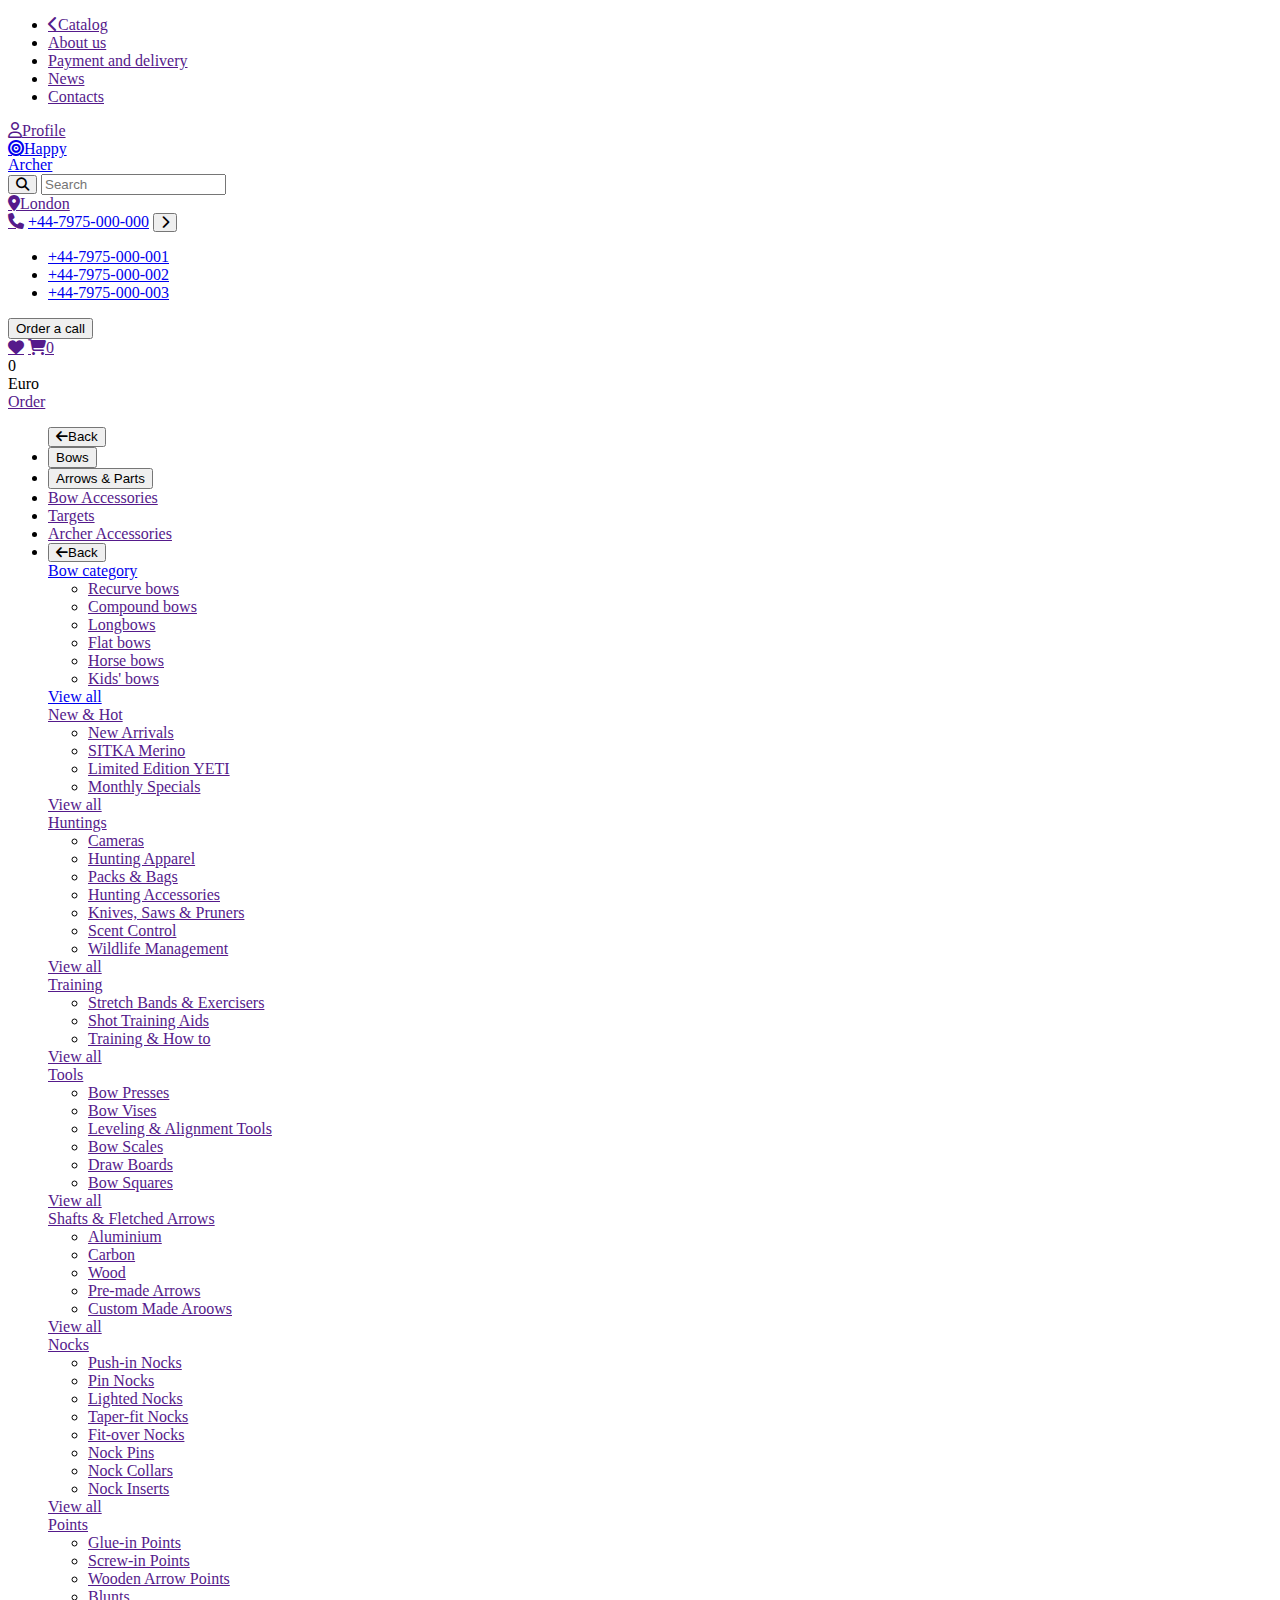
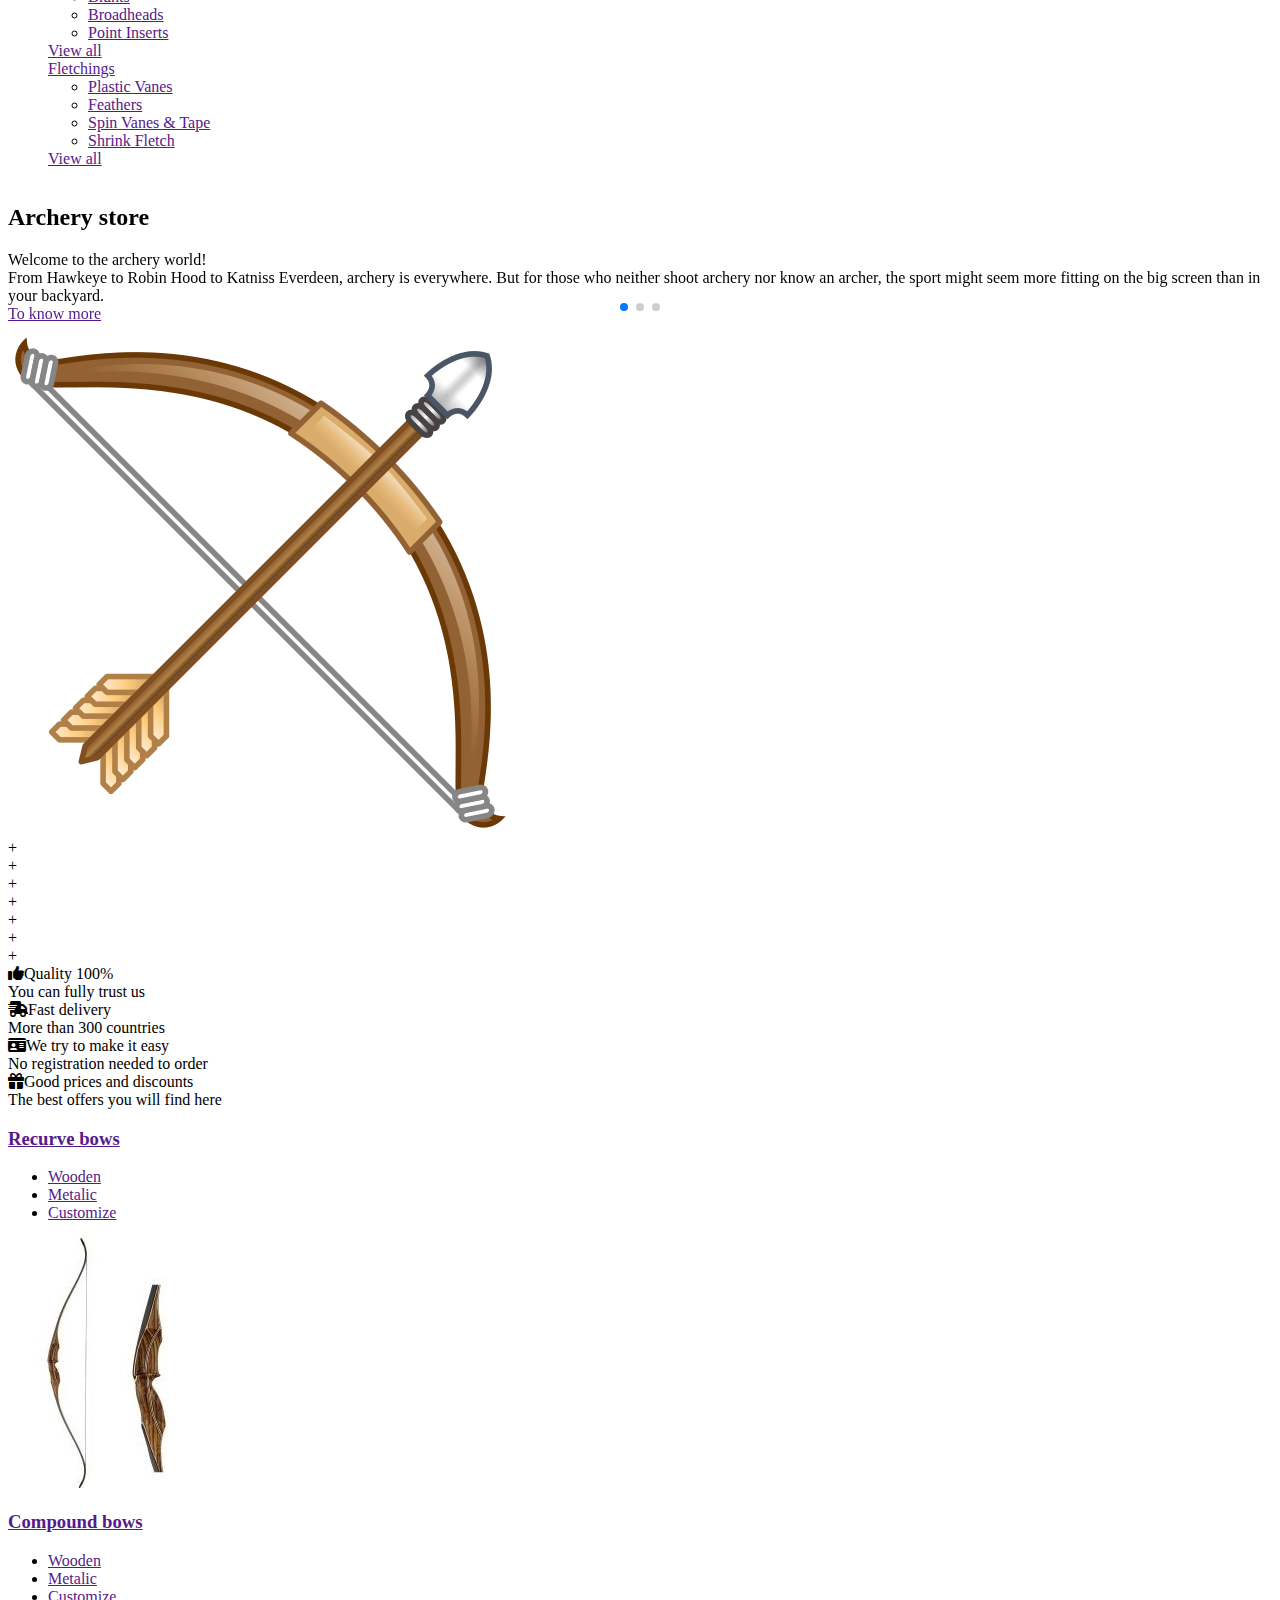
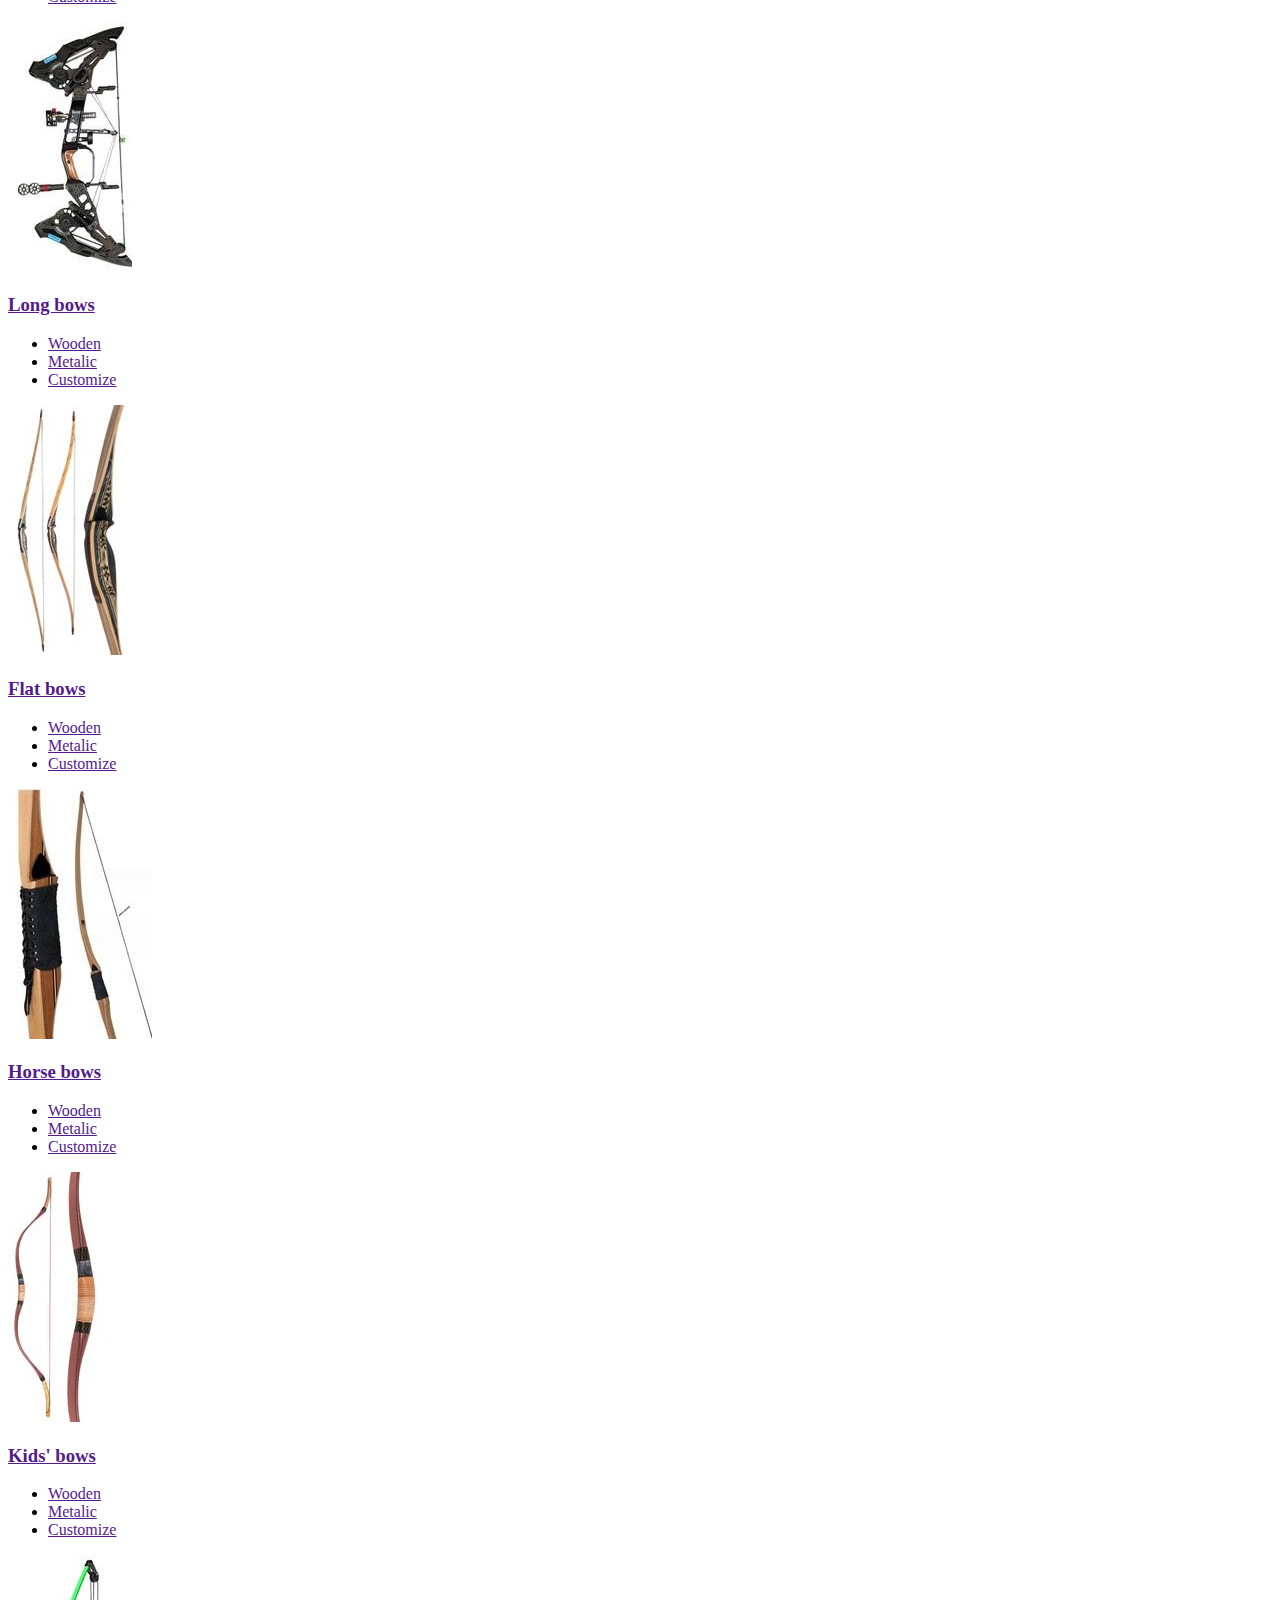
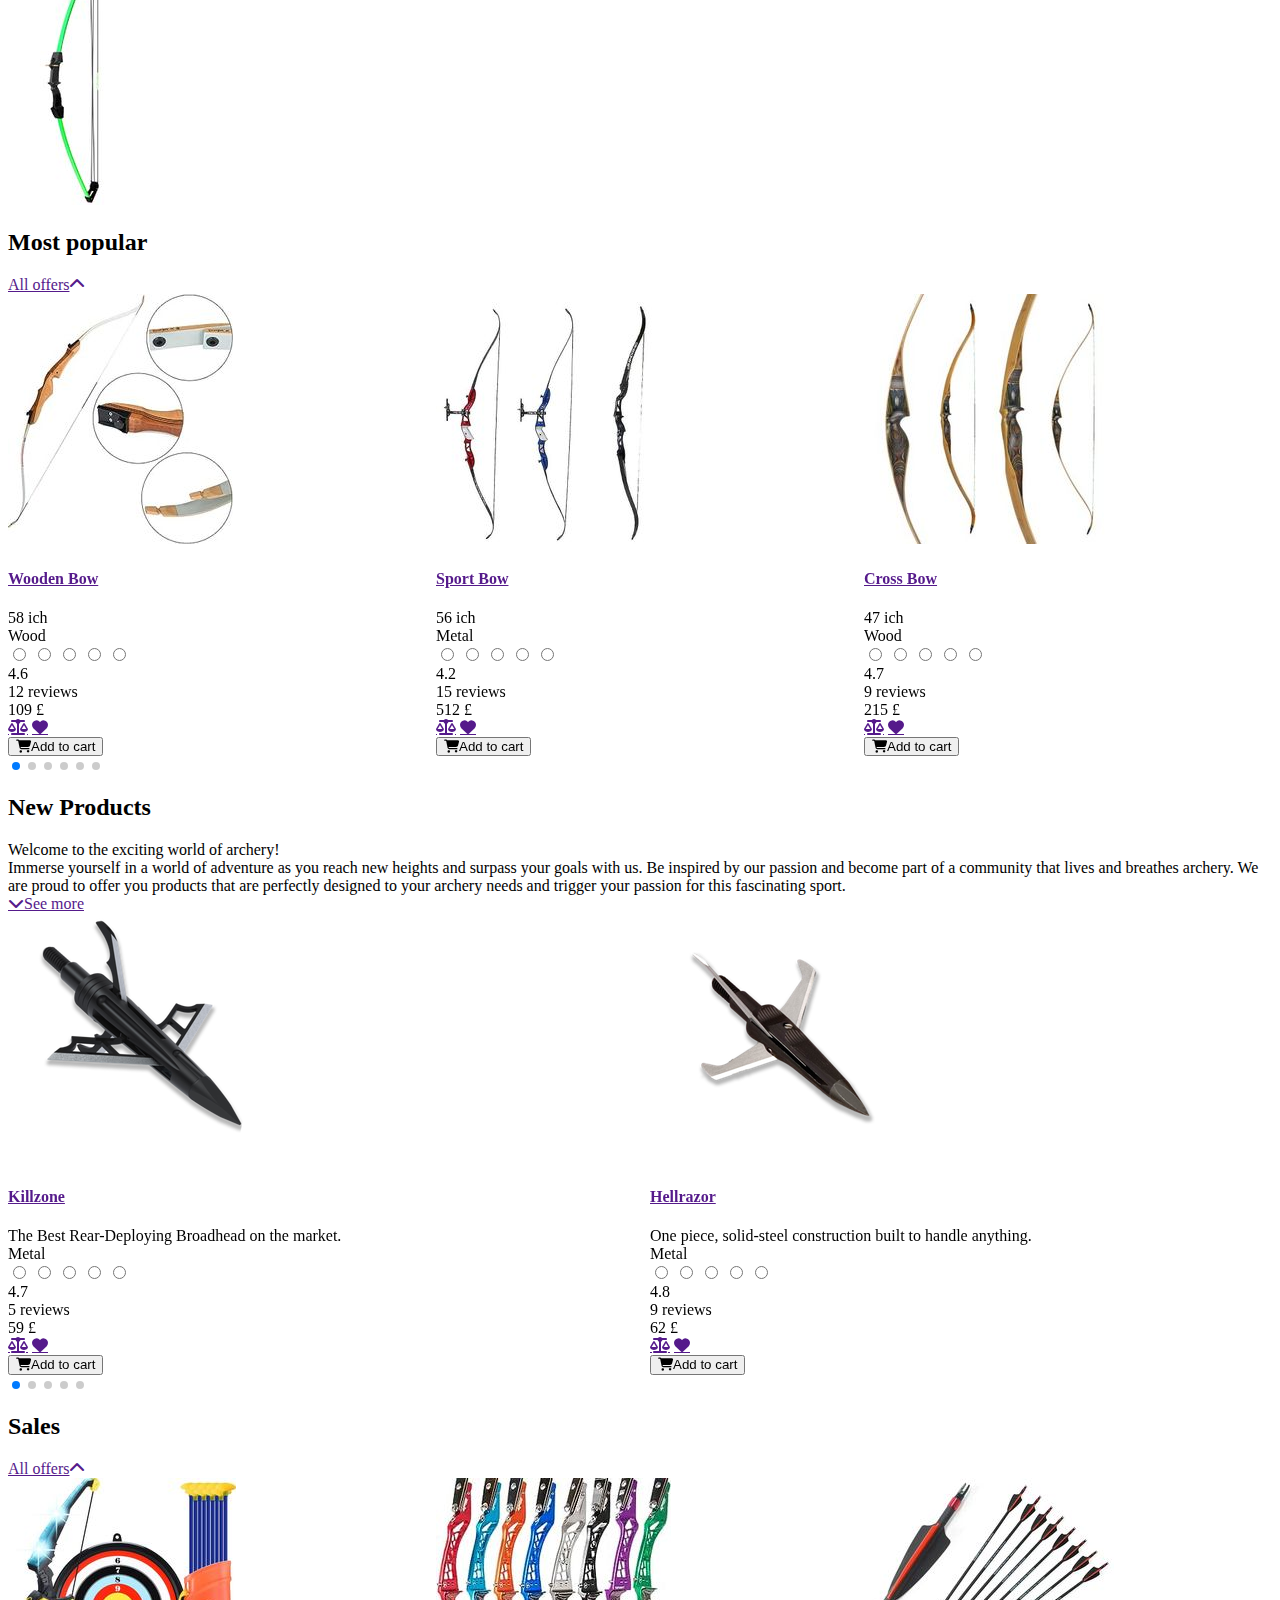
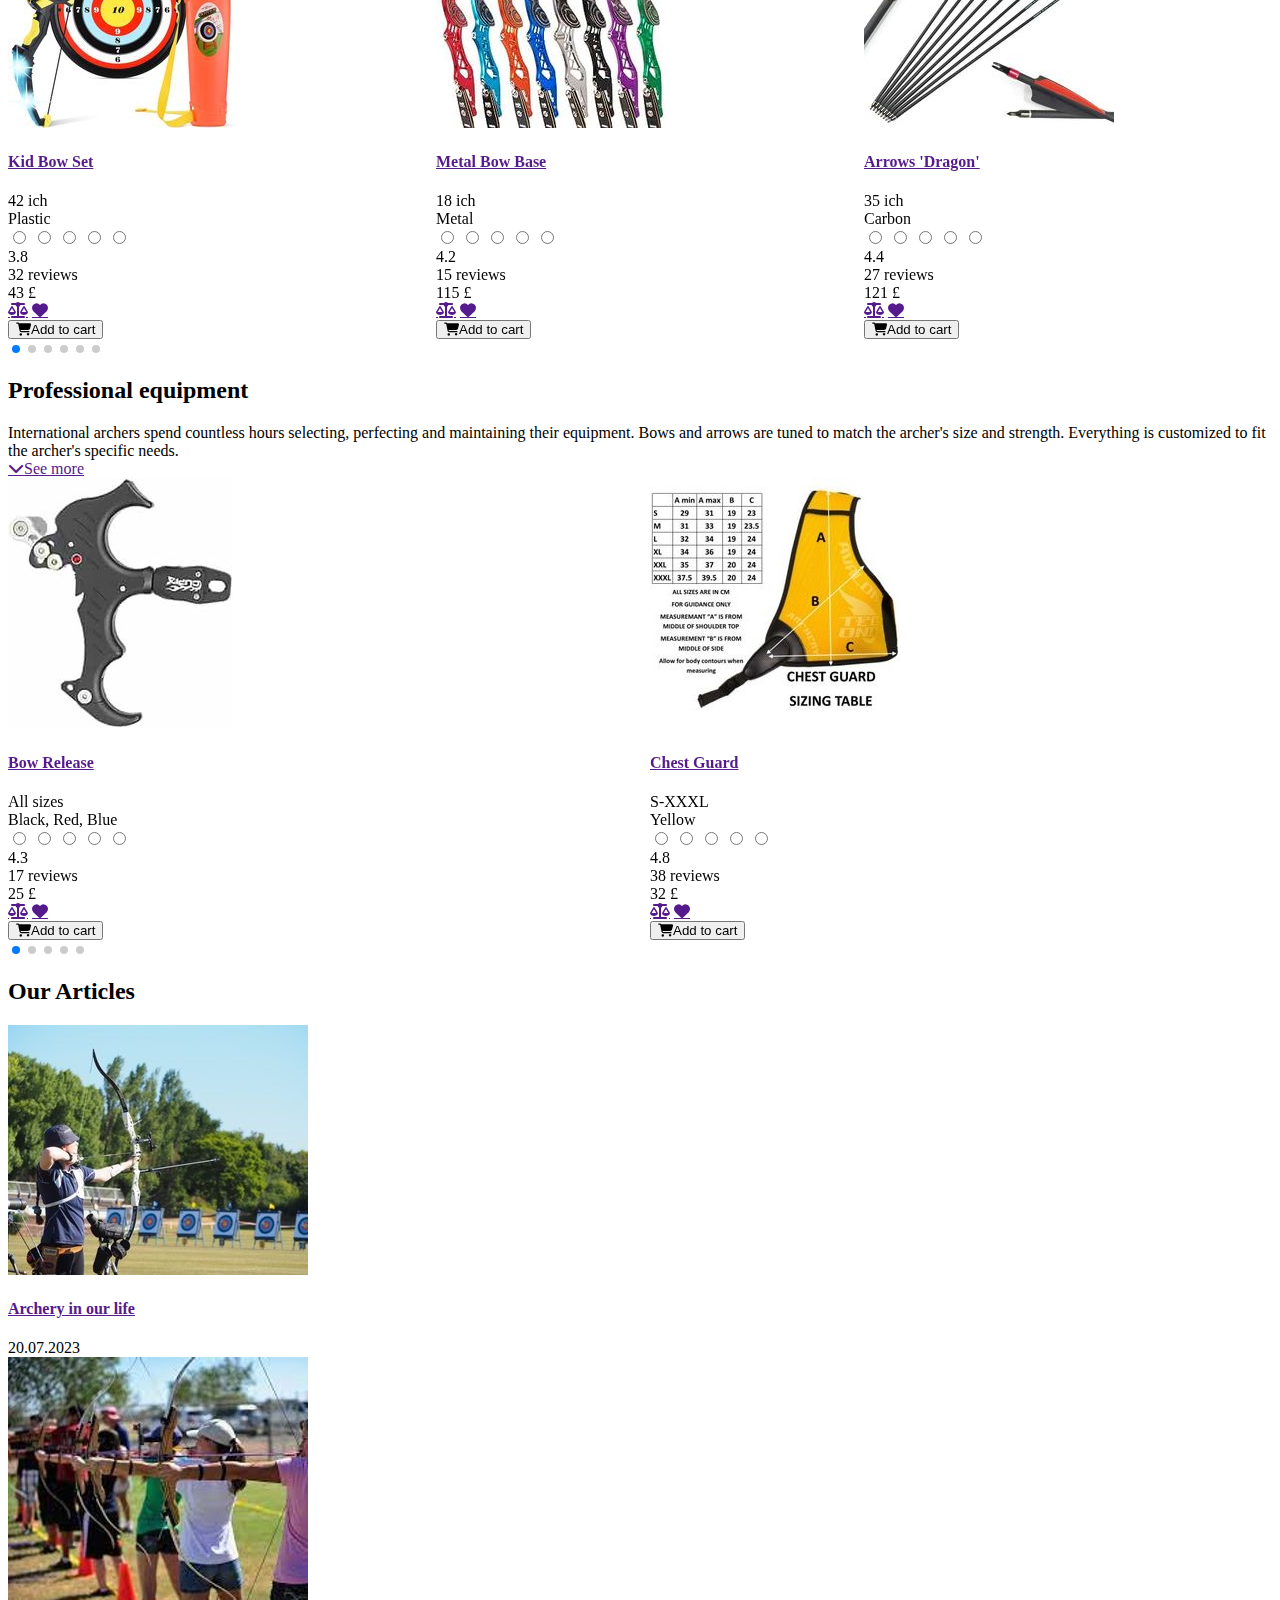
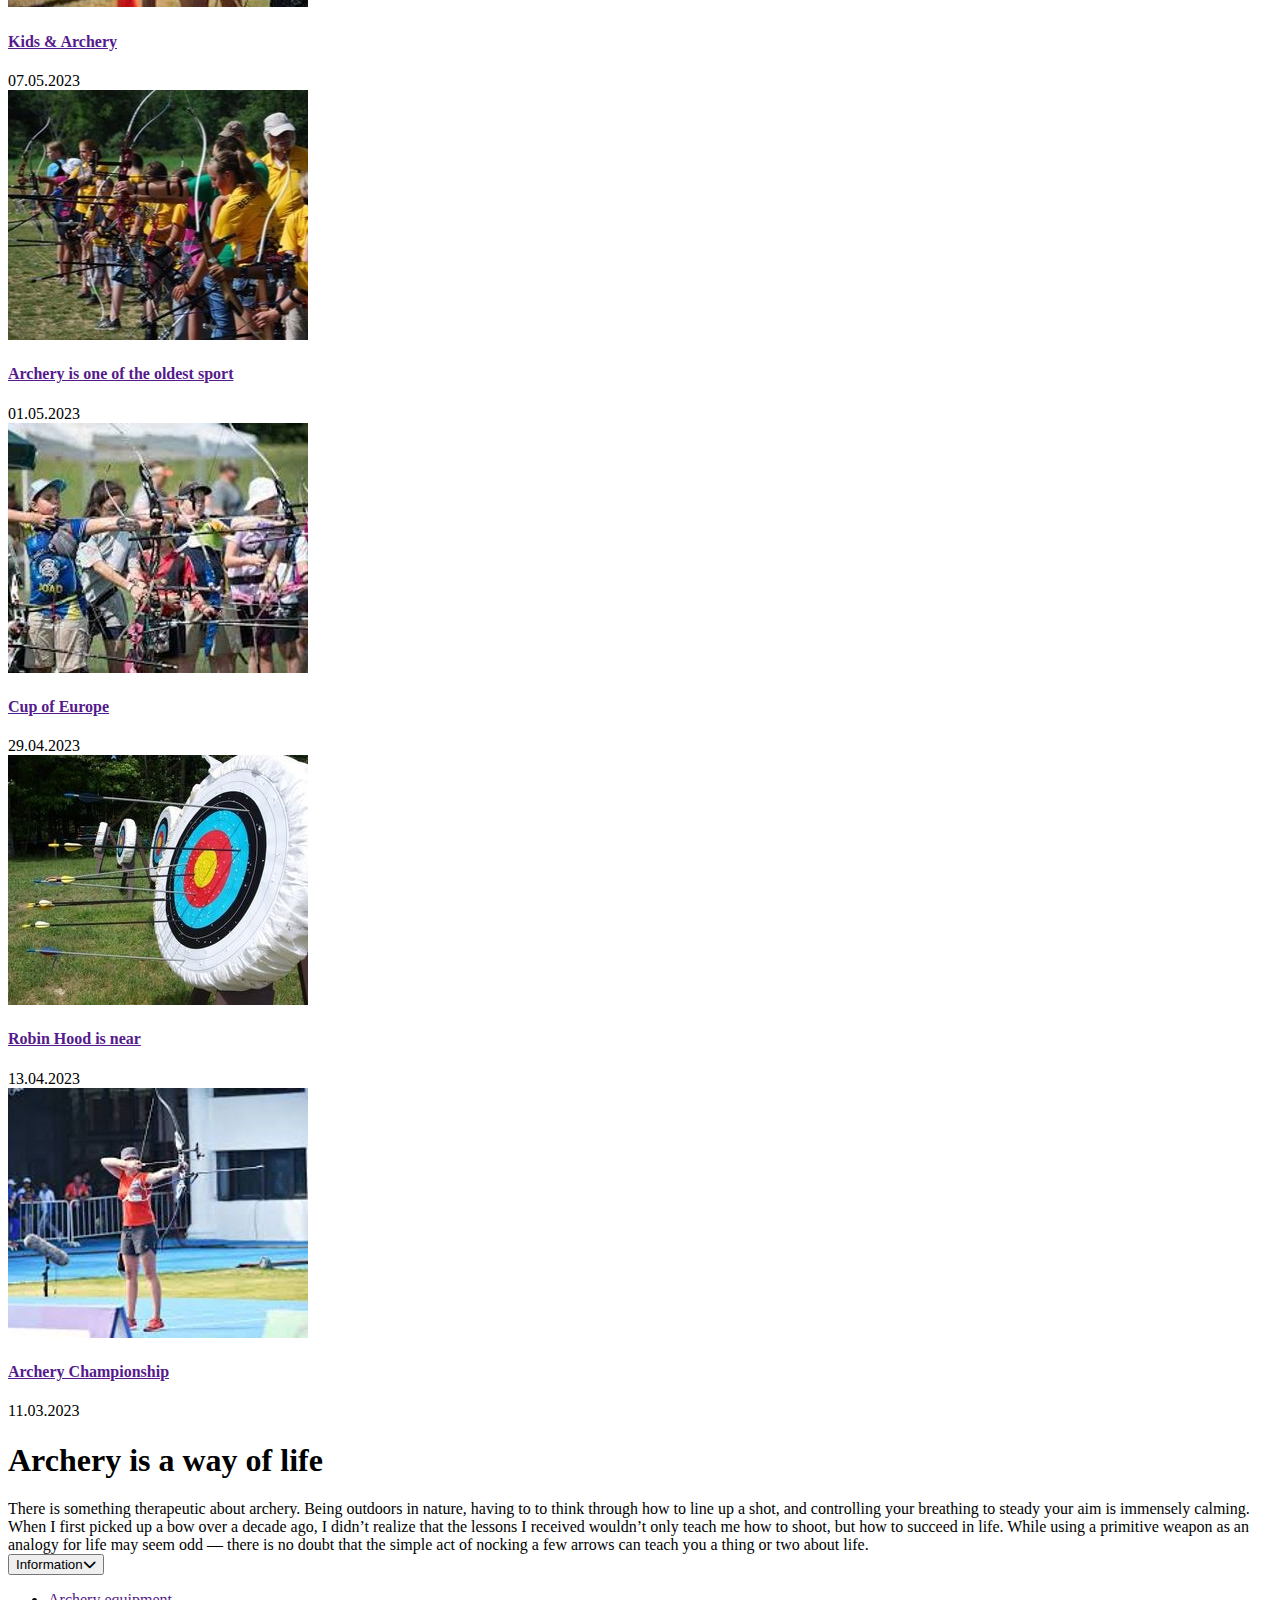
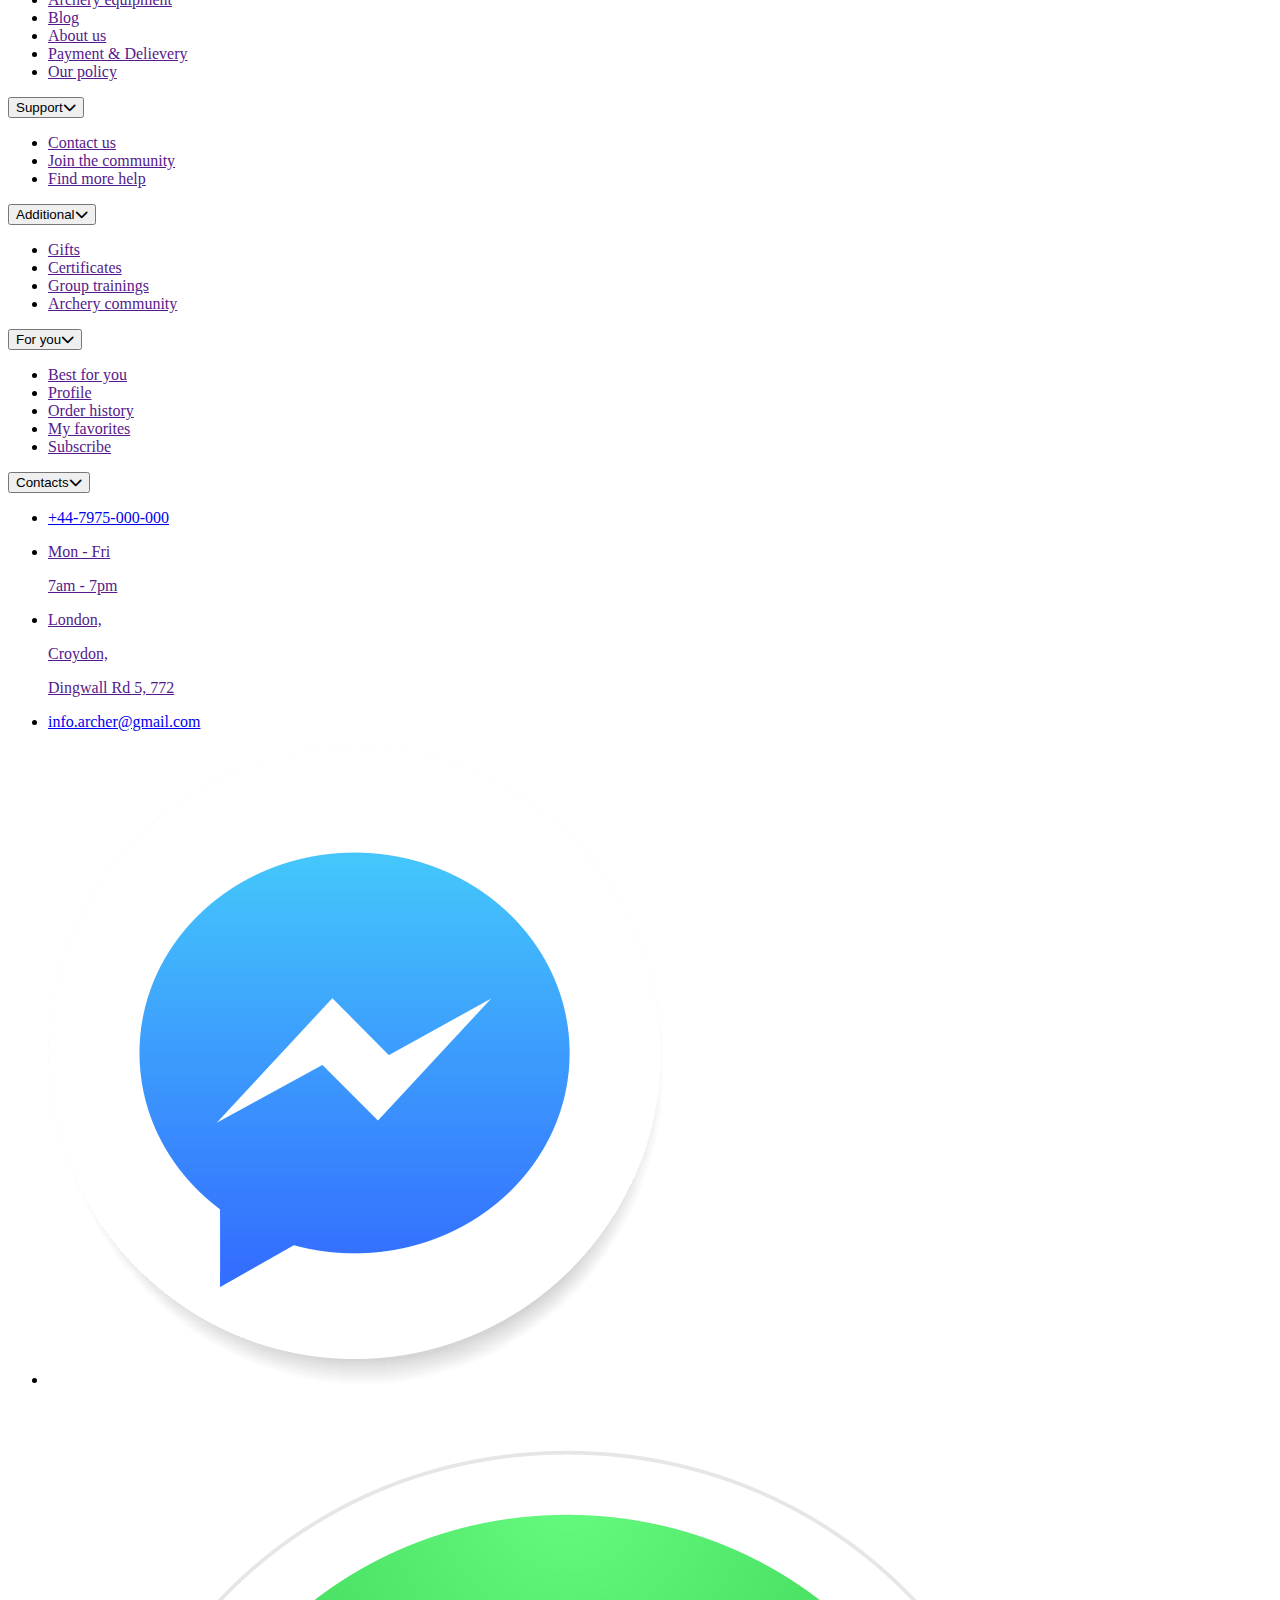
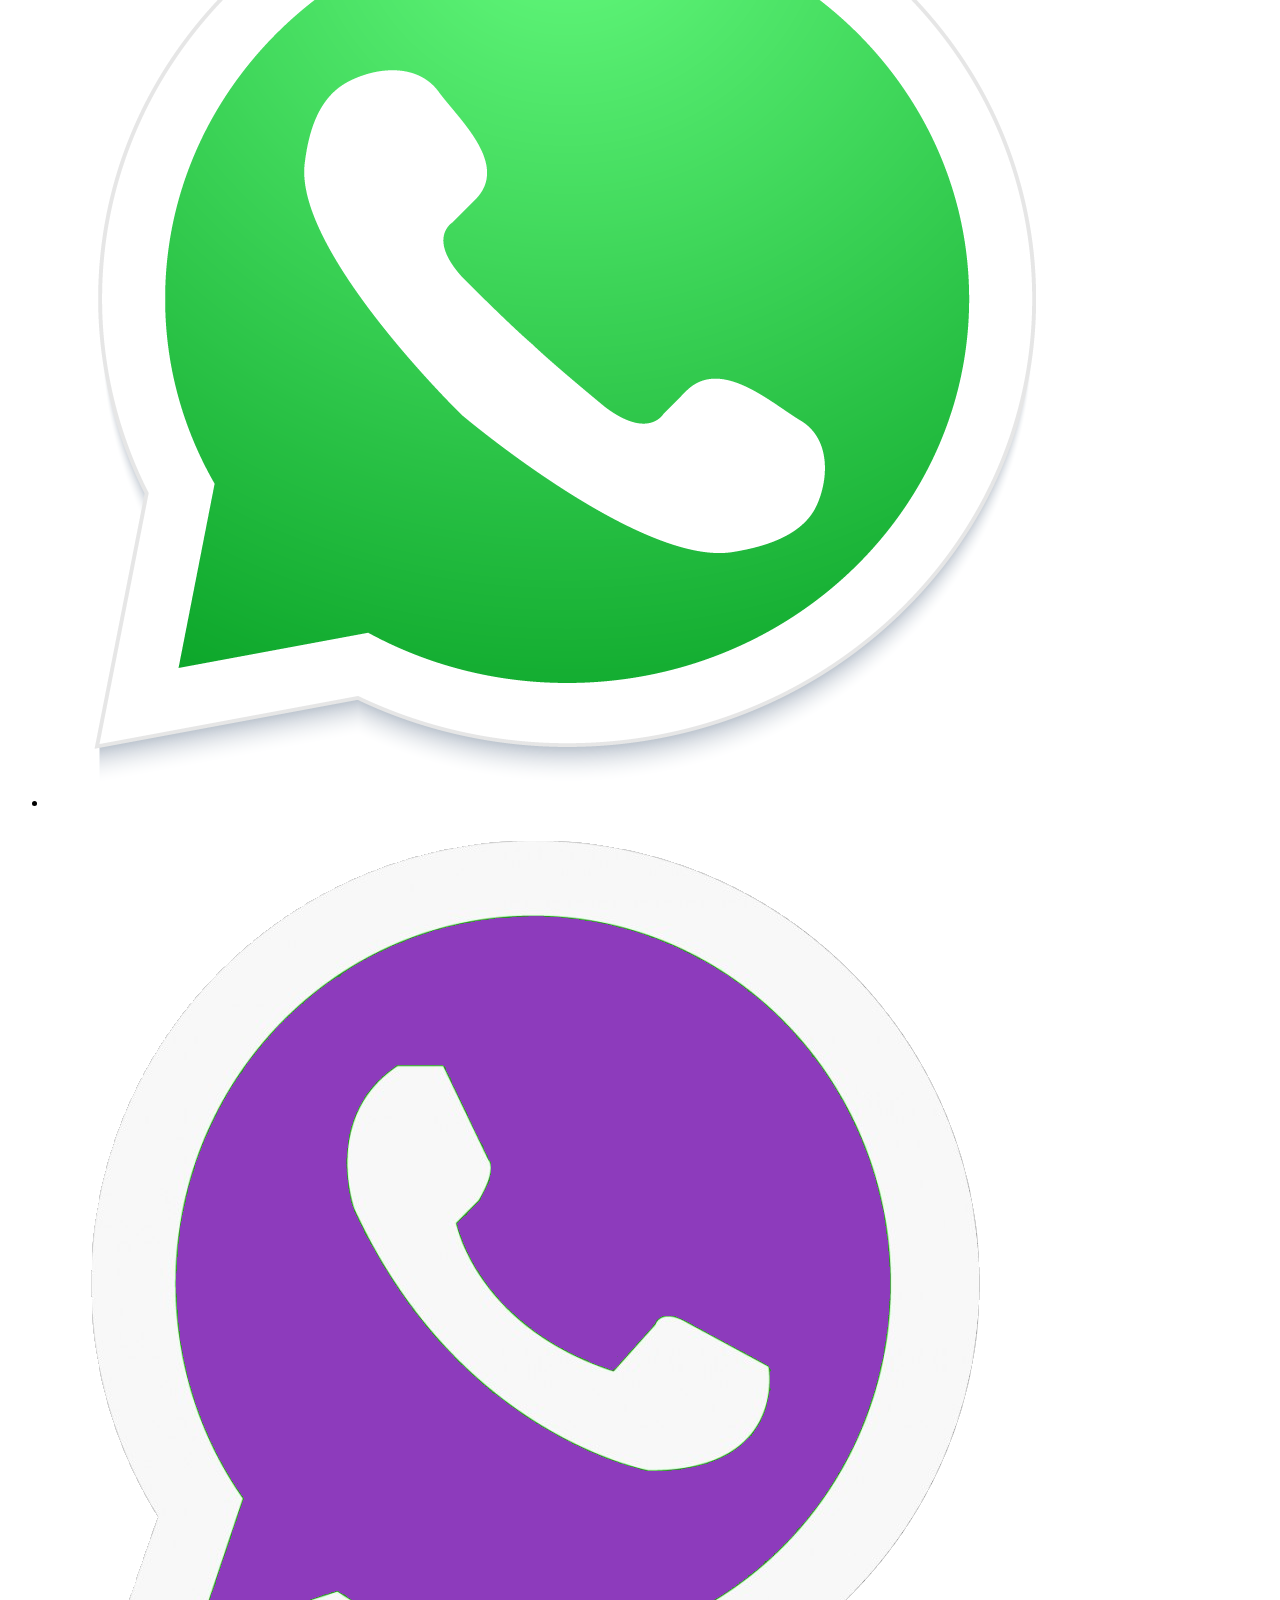
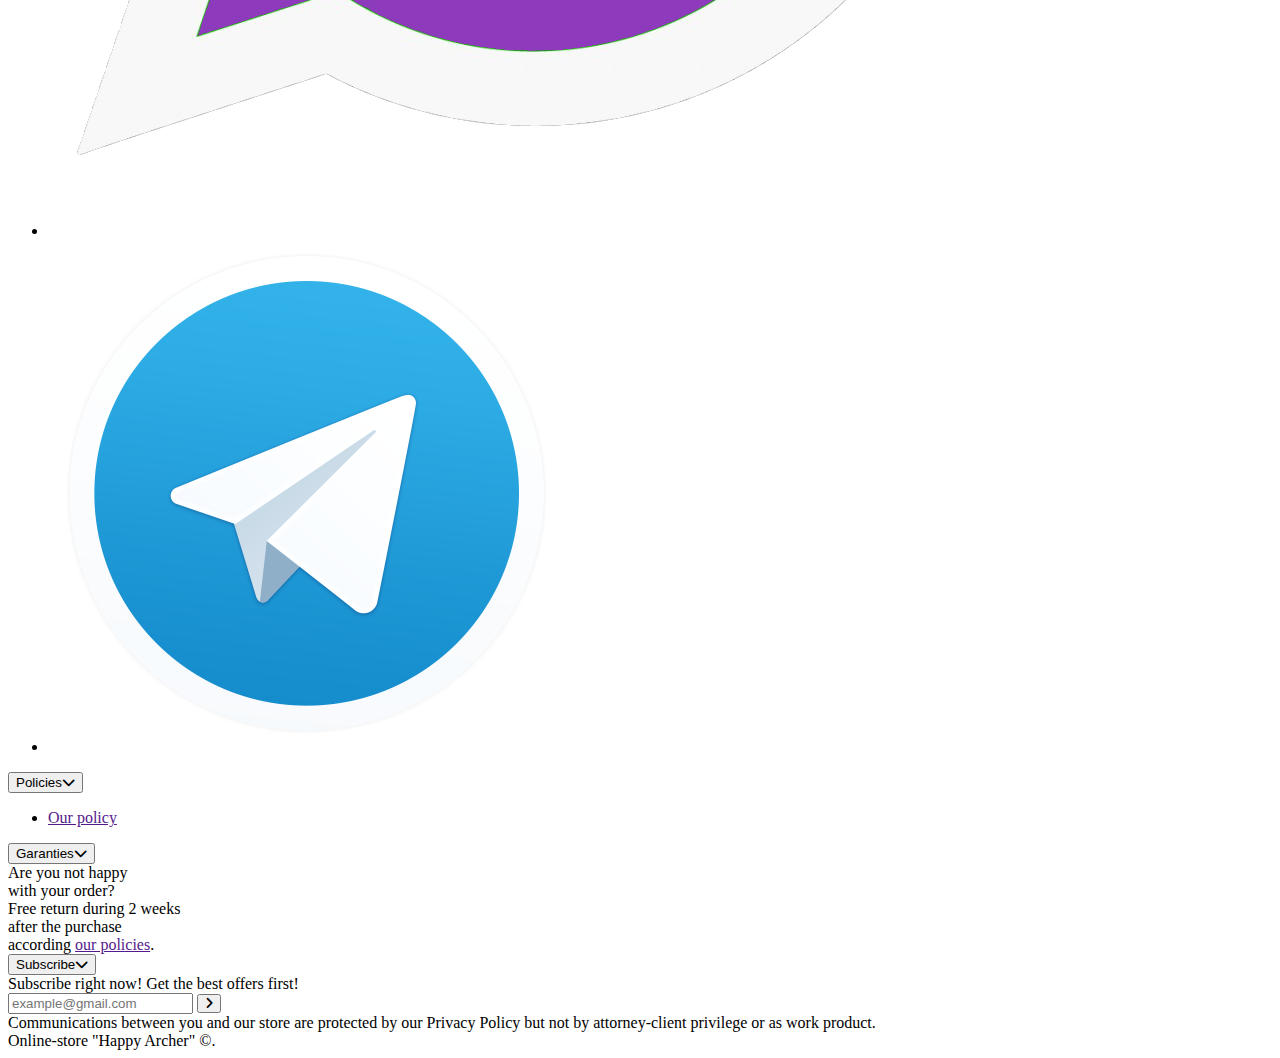
==== commit 37bee7cd: "fear: html" ====
--- a/index.html
+++ b/index.html
@@ -7,7 +7,7 @@
     <link rel="stylesheet" href="https://cdn.jsdelivr.net/npm/swiper@10/swiper-bundle.min.css"/>
     <link href="https://fonts.googleapis.com/css2?family=Montserrat:wght@500;600;700&display=swap" rel="stylesheet">
     <link rel="stylesheet" href="/css/iconsfont.css">
-    <link rel="stylesheet" href="/css/style.css">
+    <link rel="stylesheet" href="style.css">
 </head>
 <body>
     <div class="wrapper">
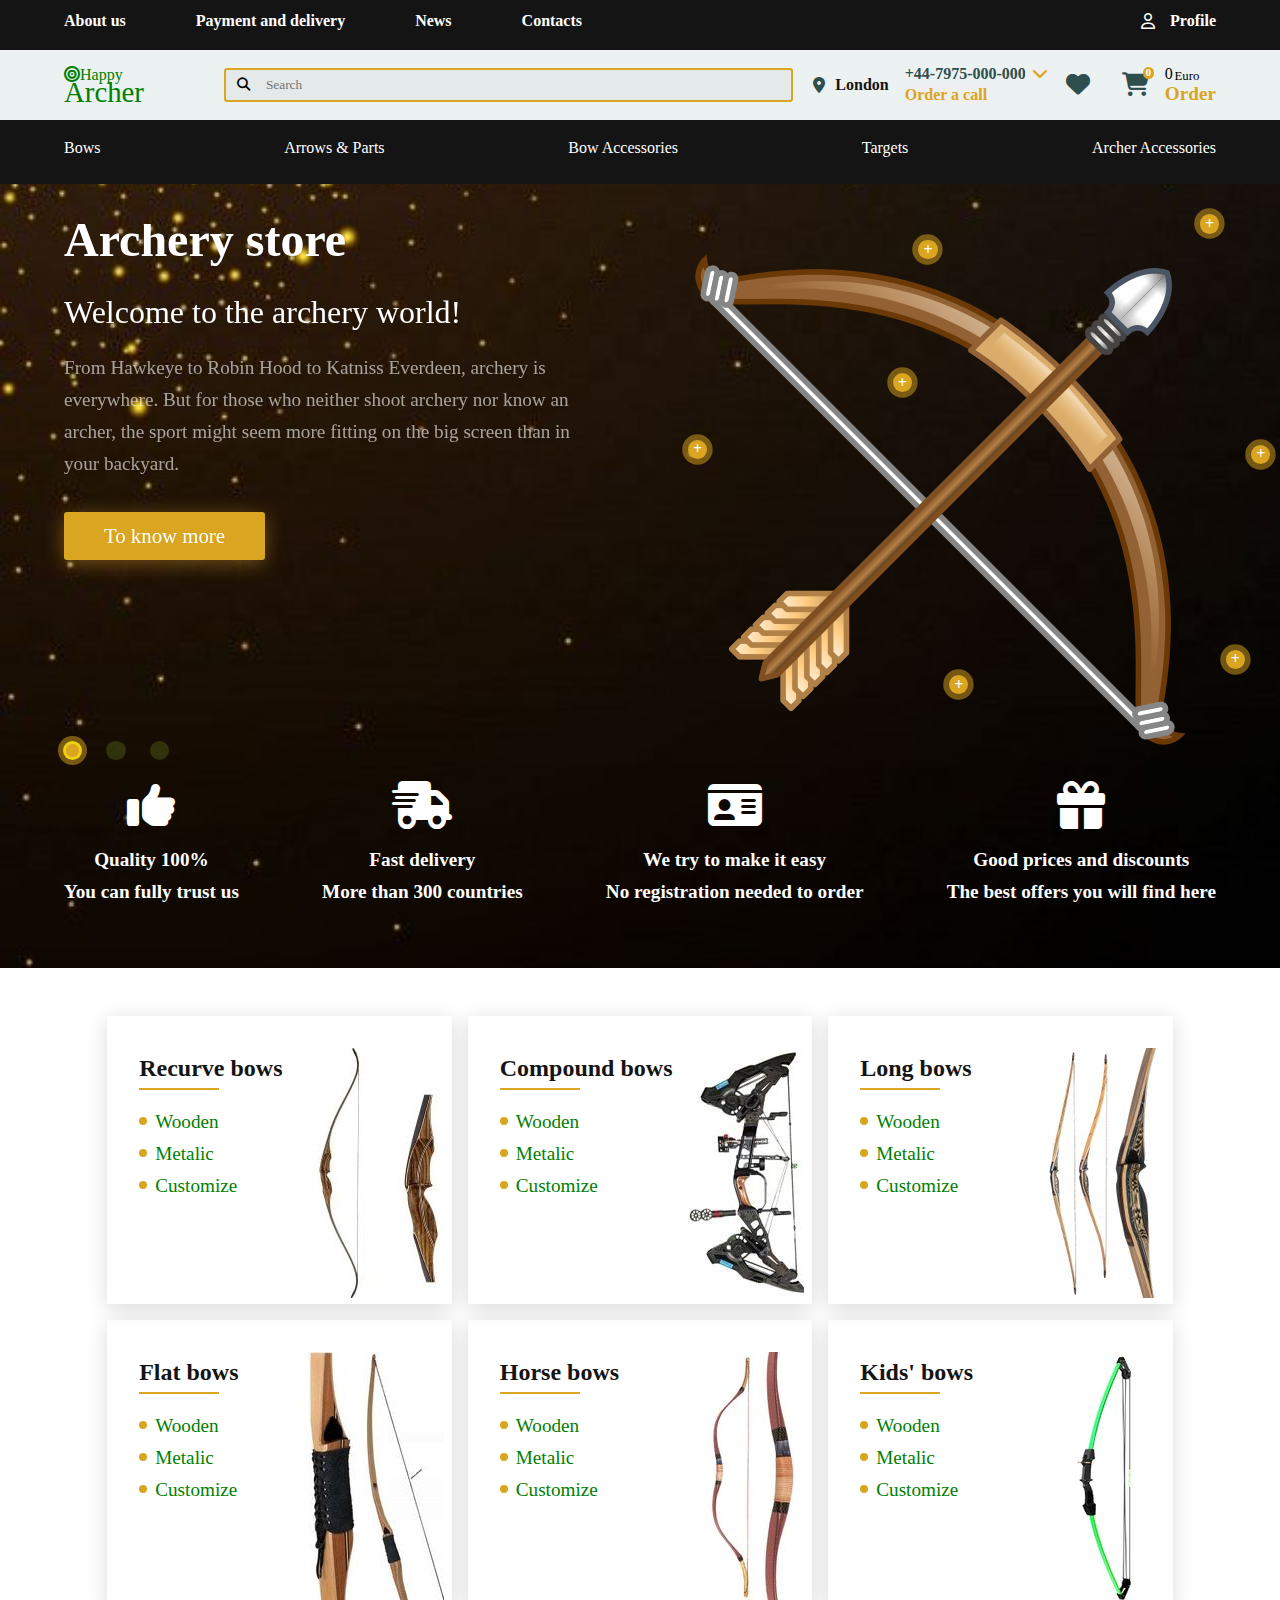
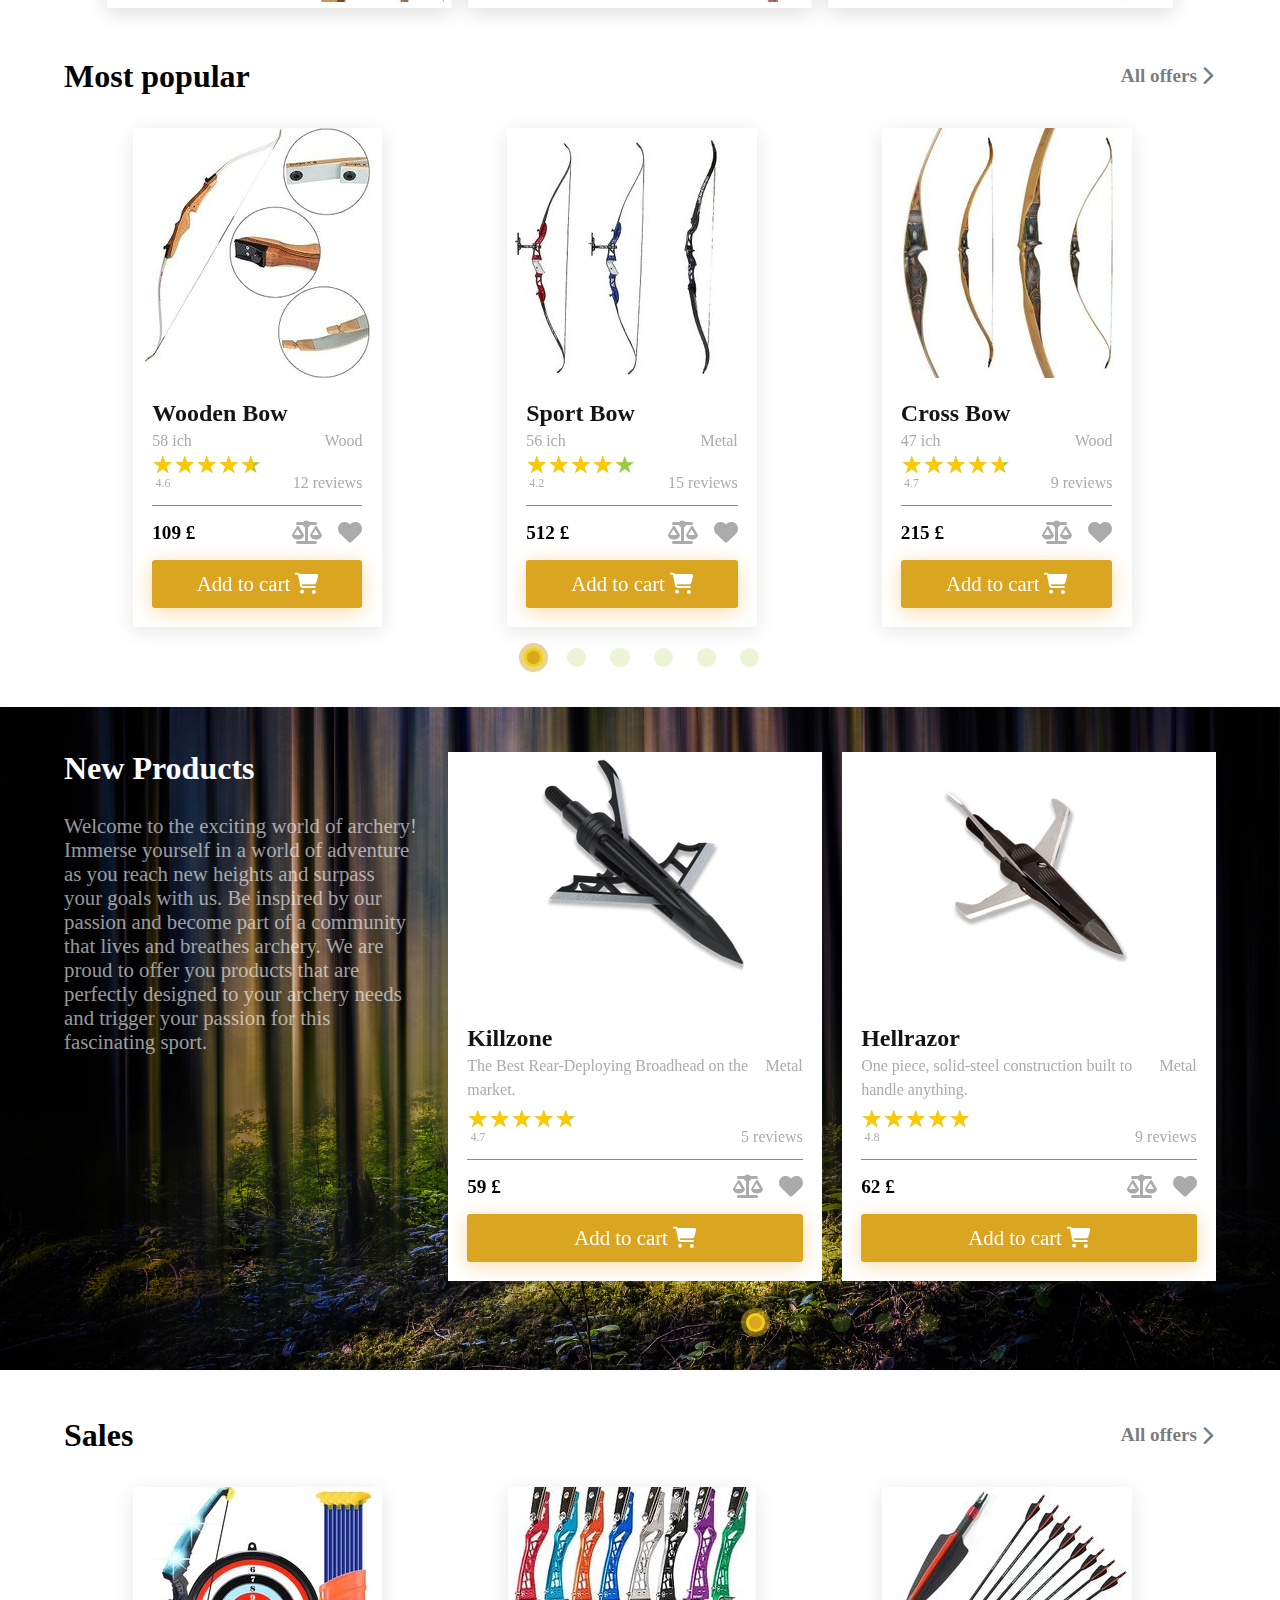
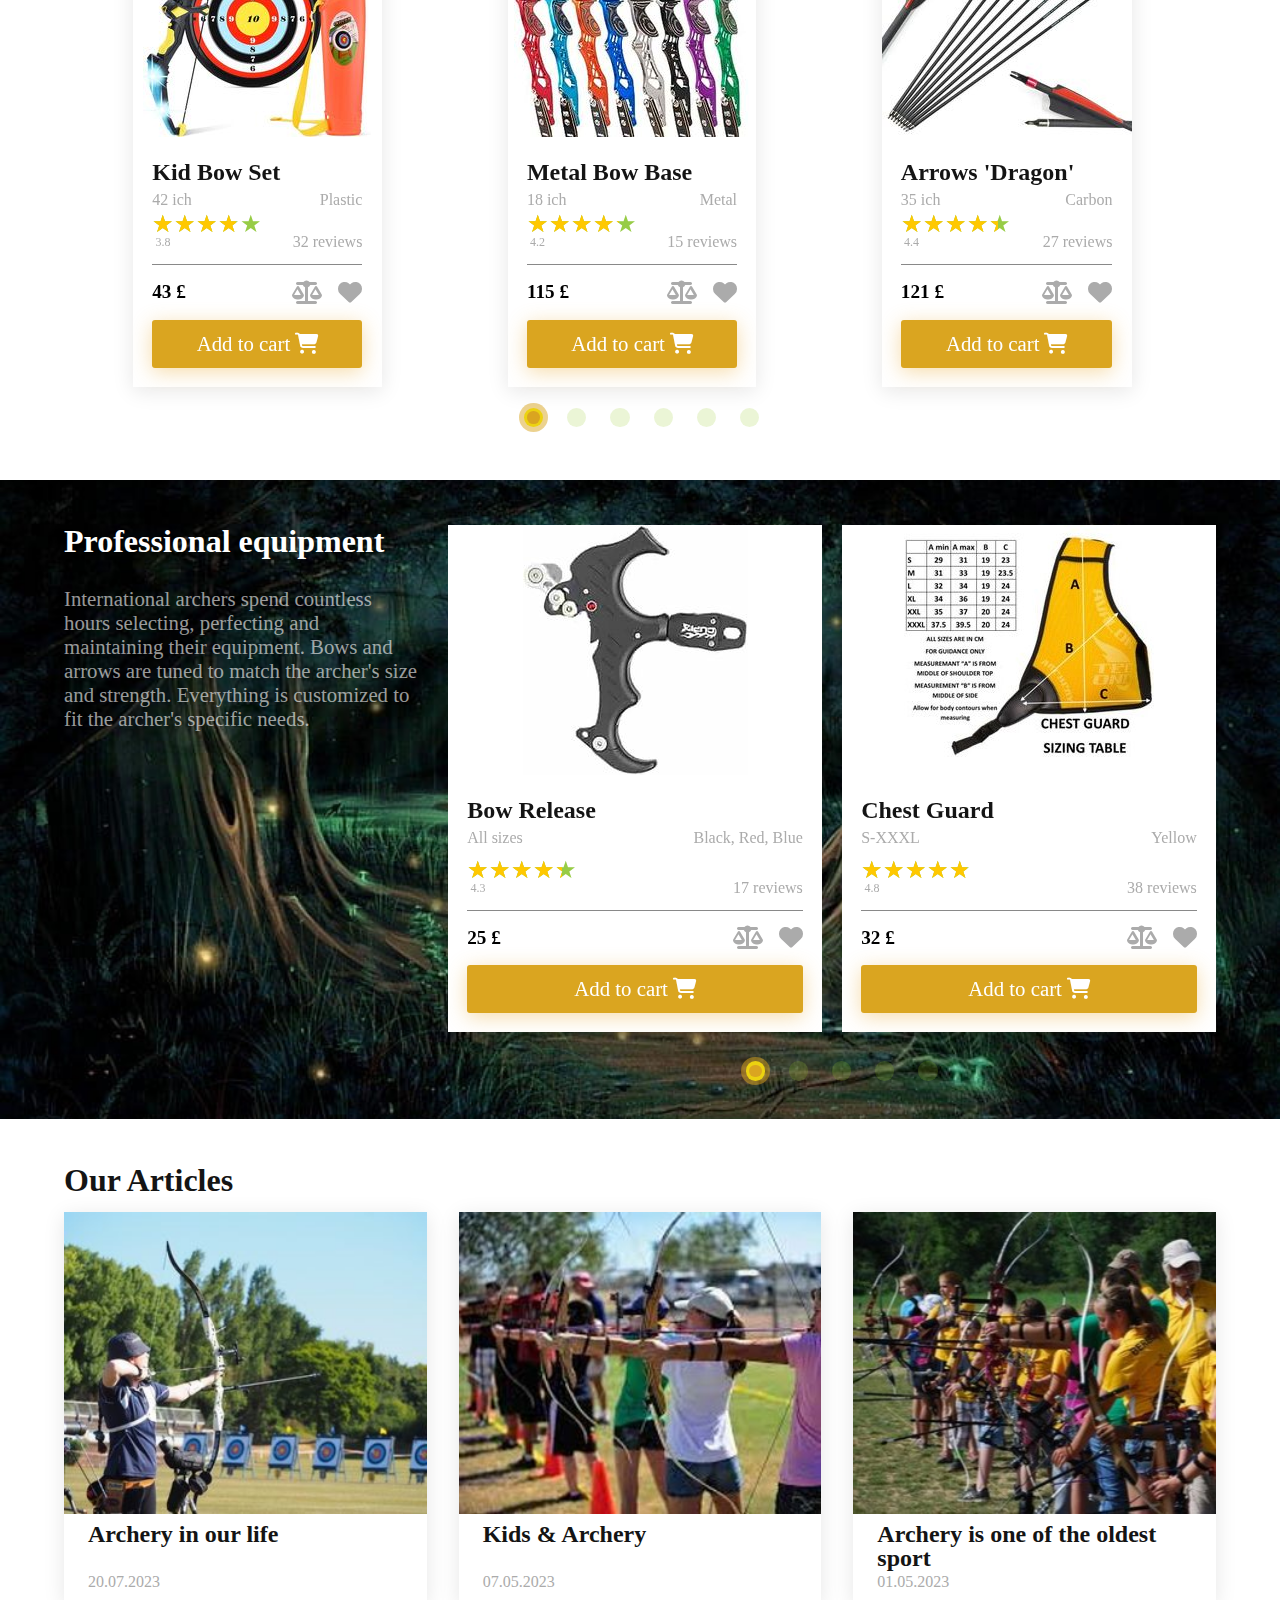
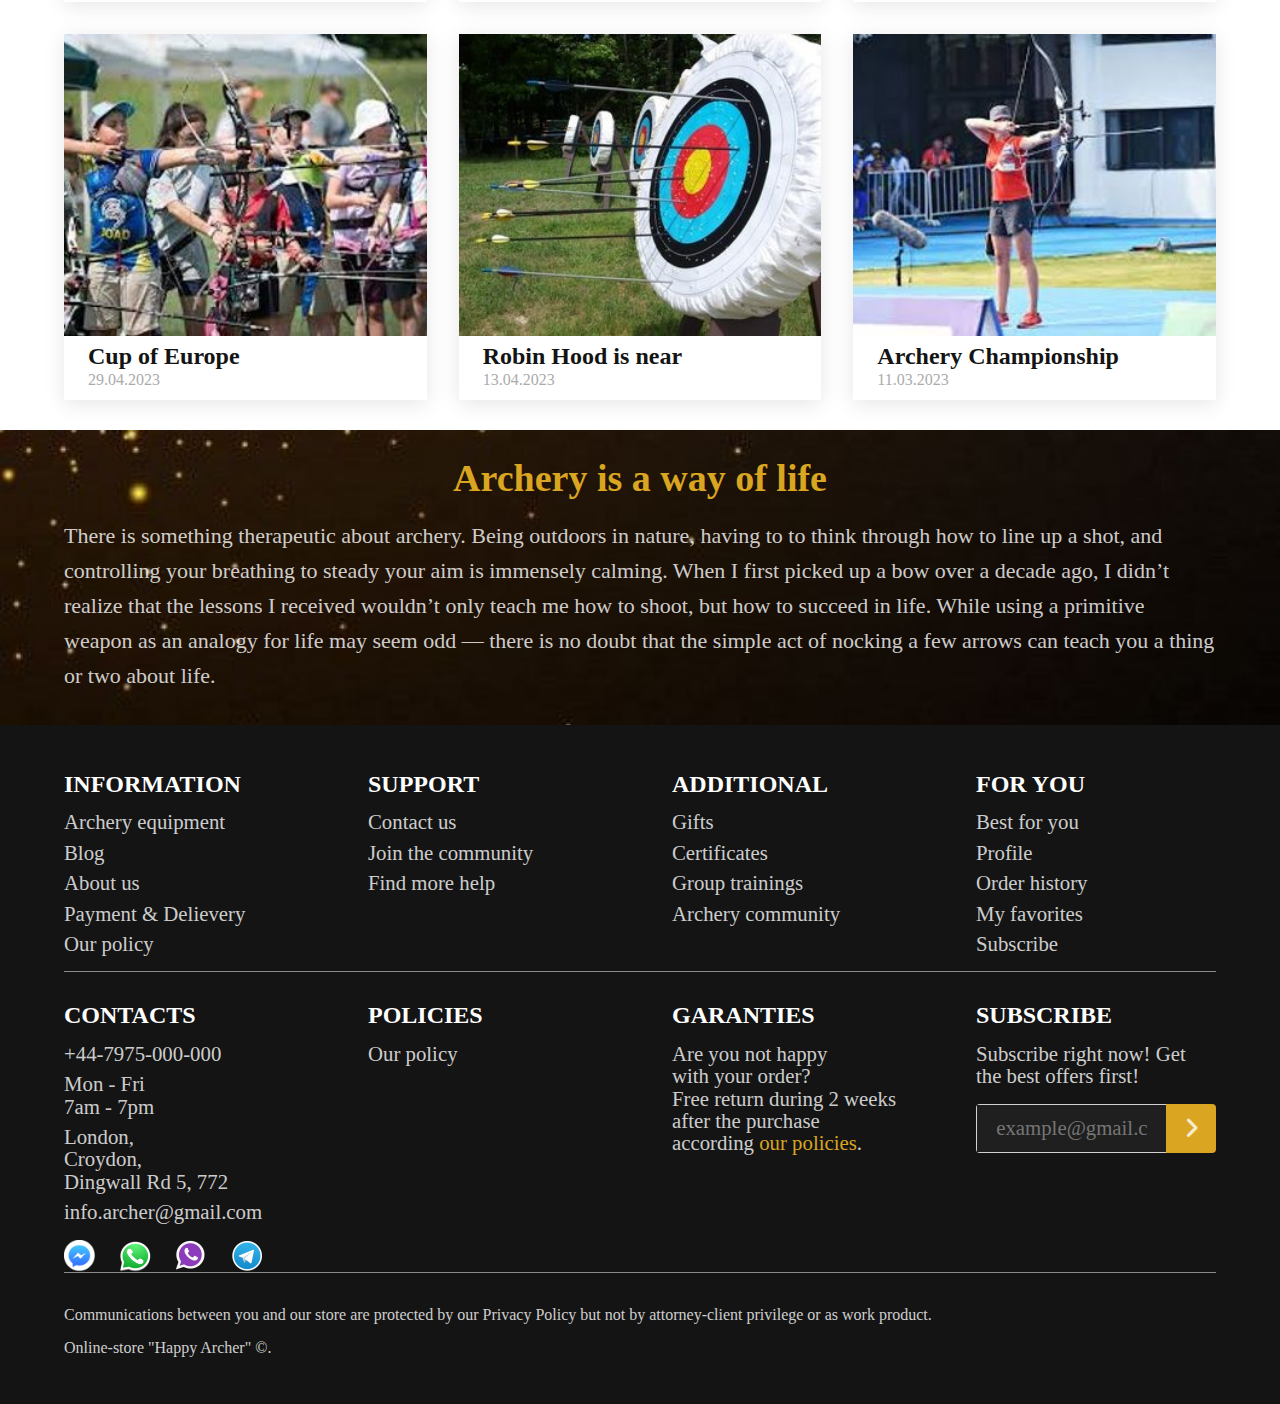
==== commit 1aec8ae8: "fear: last" ====
--- a/index.html
+++ b/index.html
@@ -6,8 +6,8 @@
     <title>Online store</title>
     <link rel="stylesheet" href="https://cdn.jsdelivr.net/npm/swiper@10/swiper-bundle.min.css"/>
     <link href="https://fonts.googleapis.com/css2?family=Montserrat:wght@500;600;700&display=swap" rel="stylesheet">
-    <link rel="stylesheet" href="/css/iconsfont.css">
-    <link rel="stylesheet" href="style.css">
+    <link rel="stylesheet" href="css/iconsfont.css">
+    <link rel="stylesheet" href="css/style.css">
 </head>
 <body>
     <div class="wrapper">
@@ -271,7 +271,7 @@
                         <div class="slide-main-block__media media-main-block">
                             <div class="media-main-block__body">
                                 <div class="media-main-block__image">
-                                    <img src="/img/bow.png" alt="Picture">
+                                    <img src="img/bow.png" alt="Picture">
                                 </div>
                                 <div class="media-main-block__tips">
                                     <div data-tippy-content="Tip" class="media-main-block__tip media-main-block__tip_1"><span>+</span></div>
@@ -312,7 +312,7 @@
                             </ul>
                         </div>
                         <div class="item-catalog-cards__image">
-                            <img src="/img/recurvebow.jpg" alt="Image">
+                            <img src="img/recurvebow.jpg" alt="Image">
                         </div>
                     </div>
                     <div class="catalog-cards__item item-catalog-cards">
@@ -327,7 +327,7 @@
                             </ul>
                         </div>
                         <div class="item-catalog-cards__image">
-                            <img src="/img/compoundbow.jpg" alt="Image">
+                            <img src="img/compoundbow.jpg" alt="Image">
                         </div>
                     </div>
                     <div class="catalog-cards__item item-catalog-cards">
@@ -342,7 +342,7 @@
                             </ul>
                         </div>
                         <div class="item-catalog-cards__image">
-                            <img src="/img/longbow.jpg" alt="Image">
+                            <img src="img/longbow.jpg" alt="Image">
                         </div>
                     </div>
                     <div class="catalog-cards__item item-catalog-cards">
@@ -357,7 +357,7 @@
                             </ul>
                         </div>
                         <div class="item-catalog-cards__image">
-                            <img src="/img/flatbow.jpg" alt="Image">
+                            <img src="img/flatbow.jpg" alt="Image">
                         </div>
                     </div>
                     <div class="catalog-cards__item item-catalog-cards">
@@ -372,7 +372,7 @@
                             </ul>
                         </div>
                         <div class="item-catalog-cards__image">
-                            <img src="/img/horsebow.jpg" alt="Image">
+                            <img src="img/horsebow.jpg" alt="Image">
                         </div>
                     </div>
                     <div class="catalog-cards__item item-catalog-cards">
@@ -387,7 +387,7 @@
                             </ul>
                         </div>
                         <div class="item-catalog-cards__image">
-                            <img src="/img/kidsbow.jpg" alt="Image">
+                            <img src="img/kidsbow.jpg" alt="Image">
                         </div>
                     </div>
                 </div>
@@ -403,7 +403,7 @@
                             <div class="products-slider__slide">
                                 <article class="product-card">
                                     <a href="" class="product-card__image-ibg product-card__image-ibg_contain">
-                                        <img src="/img/bow1.jpg" alt="Image">
+                                        <img src="img/bow1.jpg" alt="Image">
                                     </a>
                                     <div class="product-card__body">
                                         <h4 class="product-card__title">
@@ -439,7 +439,7 @@
                             <div class="products-slider__slide">
                                 <article class="product-card">
                                     <a href="" class="product-card__image-ibg product-card__image-ibg_contain">
-                                        <img src="/img/bow2.jpg" alt="Image">
+                                        <img src="img/bow2.jpg" alt="Image">
                                     </a>
                                     <div class="product-card__body">
                                         <h4 class="product-card__title">
@@ -475,7 +475,7 @@
                             <div class="products-slider__slide">
                                 <article class="product-card">
                                     <a href="" class="product-card__image-ibg product-card__image-ibg_contain">
-                                        <img src="/img/bow3.jpg" alt="Image">
+                                        <img src="img/bow3.jpg" alt="Image">
                                     </a>
                                     <div class="product-card__body">
                                         <h4 class="product-card__title">
@@ -511,7 +511,7 @@
                             <div class="products-slider__slide">
                                 <article class="product-card">
                                     <a href="" class="product-card__image-ibg product-card__image-ibg_contain">
-                                        <img src="/img/bow4.jpg" alt="Image">
+                                        <img src="img/bow4.jpg" alt="Image">
                                     </a>
                                     <div class="product-card__body">
                                         <h4 class="product-card__title">
@@ -547,7 +547,7 @@
                             <div class="products-slider__slide">
                                 <article class="product-card">
                                     <a href="" class="product-card__image-ibg product-card__image-ibg_contain">
-                                        <img src="/img/bow5.jpg" alt="Image">
+                                        <img src="img/bow5.jpg" alt="Image">
                                     </a>
                                     <div class="product-card__body">
                                         <h4 class="product-card__title">
@@ -583,7 +583,7 @@
                             <div class="products-slider__slide">
                                 <article class="product-card">
                                     <a href="" class="product-card__image-ibg product-card__image-ibg_contain">
-                                        <img src="/img/bow6.jpg" alt="Image">
+                                        <img src="img/bow6.jpg" alt="Image">
                                     </a>
                                     <div class="product-card__body">
                                         <h4 class="product-card__title">
@@ -639,7 +639,7 @@
                             <div class="products-new__slide">
                                 <article class="product-card">
                                     <a href="" class="product-card__image-ibg product-card__image-ibg_contain">
-                                        <img src="/img/new.png" alt="Image">
+                                        <img src="img/new.png" alt="Image">
                                     </a>
                                     <div class="product-card__body">
                                         <h4 class="product-card__title">
@@ -675,7 +675,7 @@
                             <div class="products-new__slide">
                                 <article class="product-card">
                                     <a href="" class="product-card__image-ibg product-card__image-ibg_contain">
-                                        <img src="/img/new1.png" alt="Image">
+                                        <img src="img/new1.png" alt="Image">
                                     </a>
                                     <div class="product-card__body">
                                         <h4 class="product-card__title">
@@ -711,7 +711,7 @@
                             <div class="products-new__slide">
                                 <article class="product-card">
                                     <a href="" class="product-card__image-ibg product-card__image-ibg_contain">
-                                        <img src="/img/new2.png" alt="Image">
+                                        <img src="img/new2.png" alt="Image">
                                     </a>
                                     <div class="product-card__body">
                                         <h4 class="product-card__title">
@@ -747,7 +747,7 @@
                             <div class="products-new__slide">
                                 <article class="product-card">
                                     <a href="" class="product-card__image-ibg product-card__image-ibg_contain">
-                                        <img src="/img/new3.png" alt="Image">
+                                        <img src="img/new3.png" alt="Image">
                                     </a>
                                     <div class="product-card__body">
                                         <h4 class="product-card__title">
@@ -783,7 +783,7 @@
                             <div class="products-new__slide">
                                 <article class="product-card">
                                     <a href="" class="product-card__image-ibg product-card__image-ibg_contain">
-                                        <img src="/img/new1.png" alt="Image">
+                                        <img src="img/new1.png" alt="Image">
                                     </a>
                                     <div class="product-card__body">
                                         <h4 class="product-card__title">
@@ -832,7 +832,7 @@
                             <div class="products-slider__slide">
                                 <article class="product-card">
                                     <a href="" class="product-card__image-ibg product-card__image-ibg_contain">
-                                        <img src="/img/sale.jpg" alt="Image">
+                                        <img src="img/sale.jpg" alt="Image">
                                     </a>
                                     <div class="product-card__body">
                                         <h4 class="product-card__title">
@@ -868,7 +868,7 @@
                             <div class="products-slider__slide">
                                 <article class="product-card">
                                     <a href="" class="product-card__image-ibg product-card__image-ibg_contain">
-                                        <img src="/img/sale1.jpg" alt="Image">
+                                        <img src="img/sale1.jpg" alt="Image">
                                     </a>
                                     <div class="product-card__body">
                                         <h4 class="product-card__title">
@@ -904,7 +904,7 @@
                             <div class="products-slider__slide">
                                 <article class="product-card">
                                     <a href="" class="product-card__image-ibg product-card__image-ibg_contain">
-                                        <img src="/img/sale2.jpg" alt="Image">
+                                        <img src="img/sale2.jpg" alt="Image">
                                     </a>
                                     <div class="product-card__body">
                                         <h4 class="product-card__title">
@@ -940,7 +940,7 @@
                             <div class="products-slider__slide">
                                 <article class="product-card">
                                     <a href="" class="product-card__image-ibg product-card__image-ibg_contain">
-                                        <img src="/img/sale3.jpg" alt="Image">
+                                        <img src="img/sale3.jpg" alt="Image">
                                     </a>
                                     <div class="product-card__body">
                                         <h4 class="product-card__title">
@@ -976,7 +976,7 @@
                             <div class="products-slider__slide">
                                 <article class="product-card">
                                     <a href="" class="product-card__image-ibg product-card__image-ibg_contain">
-                                        <img src="/img/sale4.jpg" alt="Image">
+                                        <img src="img/sale4.jpg" alt="Image">
                                     </a>
                                     <div class="product-card__body">
                                         <h4 class="product-card__title">
@@ -1012,7 +1012,7 @@
                             <div class="products-slider__slide">
                                 <article class="product-card">
                                     <a href="" class="product-card__image-ibg product-card__image-ibg_contain">
-                                        <img src="/img/sale5.jpg" alt="Image">
+                                        <img src="img/sale5.jpg" alt="Image">
                                     </a>
                                     <div class="product-card__body">
                                         <h4 class="product-card__title">
@@ -1068,7 +1068,7 @@
                             <div class="products-new__slide">
                                 <article class="product-card">
                                     <a href="" class="product-card__image-ibg product-card__image-ibg_contain">
-                                        <img src="/img/pro.jpg" alt="Image">
+                                        <img src="img/pro.jpg" alt="Image">
                                     </a>
                                     <div class="product-card__body">
                                         <h4 class="product-card__title">
@@ -1104,7 +1104,7 @@
                             <div class="products-new__slide">
                                 <article class="product-card">
                                     <a href="" class="product-card__image-ibg product-card__image-ibg_contain">
-                                        <img src="/img/pro1.jpg" alt="Image">
+                                        <img src="img/pro1.jpg" alt="Image">
                                     </a>
                                     <div class="product-card__body">
                                         <h4 class="product-card__title">
@@ -1140,7 +1140,7 @@
                             <div class="products-new__slide">
                                 <article class="product-card">
                                     <a href="" class="product-card__image-ibg product-card__image-ibg_contain">
-                                        <img src="/img/pro2.jpg" alt="Image">
+                                        <img src="img/pro2.jpg" alt="Image">
                                     </a>
                                     <div class="product-card__body">
                                         <h4 class="product-card__title">
@@ -1176,7 +1176,7 @@
                             <div class="products-new__slide">
                                 <article class="product-card">
                                     <a href="" class="product-card__image-ibg product-card__image-ibg_contain">
-                                        <img src="/img/pro3.jpg" alt="Image">
+                                        <img src="img/pro3.jpg" alt="Image">
                                     </a>
                                     <div class="product-card__body">
                                         <h4 class="product-card__title">
@@ -1212,7 +1212,7 @@
                             <div class="products-new__slide">
                                 <article class="product-card">
                                     <a href="" class="product-card__image-ibg product-card__image-ibg_contain">
-                                        <img src="/img/pro4.jpeg" alt="Image">
+                                        <img src="img/pro4.jpeg" alt="Image">
                                     </a>
                                     <div class="product-card__body">
                                         <h4 class="product-card__title">
@@ -1256,7 +1256,7 @@
                     <div class="articles-module__items">
                         <article class="articles-module__item item-article">
                             <a href="" class="item-article__image-ibg">
-                                <img src="/img/art.jpeg" alt="Image">
+                                <img src="img/art.jpeg" alt="Image">
                             </a>
                             <div class="item-article__body">
                                 <h4 class="item-article__title">
@@ -1267,7 +1267,7 @@
                         </article>
                         <article class="articles-module__item item-article">
                             <a href="" class="item-article__image-ibg">
-                                <img src="/img/art1.jpeg" alt="Image">
+                                <img src="img/art1.jpeg" alt="Image">
                             </a>
                             <div class="item-article__body">
                                 <h4 class="item-article__title">
@@ -1278,7 +1278,7 @@
                         </article>
                         <article class="articles-module__item item-article">
                             <a href="" class="item-article__image-ibg">
-                                <img src="/img/art2.jpg" alt="Image">
+                                <img src="img/art2.jpg" alt="Image">
                             </a>
                             <div class="item-article__body">
                                 <h4 class="item-article__title">
@@ -1289,7 +1289,7 @@
                         </article>
                         <article class="articles-module__item item-article">
                             <a href="" class="item-article__image-ibg">
-                                <img src="/img/art3.jpeg" alt="Image">
+                                <img src="img/art3.jpeg" alt="Image">
                             </a>
                             <div class="item-article__body">
                                 <h4 class="item-article__title">
@@ -1300,7 +1300,7 @@
                         </article>
                         <article class="articles-module__item item-article">
                             <a href="" class="item-article__image-ibg">
-                                <img src="/img/art4.jpg" alt="Image">
+                                <img src="img/art4.jpg" alt="Image">
                             </a>
                             <div class="item-article__body">
                                 <h4 class="item-article__title">
@@ -1311,7 +1311,7 @@
                         </article>
                         <article class="articles-module__item item-article">
                             <a href="" class="item-article__image-ibg">
-                                <img src="/img/art5.jpeg" alt="Image">
+                                <img src="img/art5.jpeg" alt="Image">
                             </a>
                             <div class="item-article__body">
                                 <h4 class="item-article__title">
@@ -1568,6 +1568,6 @@
         </footer>
     </div>
     <script src="https://cdn.jsdelivr.net/npm/swiper@10/swiper-bundle.min.js"></script>
-    <script src="/js/script.js"></script>
+    <script src="js/script.js"></script>
 </body>
 </html>--- a/css/style.css
+++ b/css/style.css
@@ -0,0 +1,1893 @@
+*{
+	padding: 0;
+	margin: 0;
+	border: 0;
+}
+*, *:before, *:after{
+	-moz-box-sizing: border-box;
+	-webkit-box-sizing: border-box;
+	box-sizing: border-box;
+}
+:focus, :active{outline: none;}
+a:focus, a:active{outline: none;}
+
+nav,footer,header,aside{display: block;}
+
+html, body{
+	height: 100%;
+	width: 100%;
+	font-style: 100%;
+	line-height: 1;
+	-ms-text-size-adjust: 100%;
+	-moz-text-size-adjust: 100%;
+	-webkit-text-size-adjust: 100%;
+}
+
+input, button, textarea{font-family: inherit;}
+
+input::-ms-clear{display:none;}
+button{cursor: pointer;}
+button::-moz-focus-inner{padding: 0;border: 0;}
+a, a:visited{text-decoration: none;}
+a:hover{text-decoration: none;}
+ul li{list-style-type: none;}
+img{vertical-align: top;}
+
+h1,h2, h3, h4, h5, h6{font-style: inherit;}
+
+.wrapper{
+    min-height: 100%;
+    overflow: hidden;
+}
+
+.header{
+    background-color: #141414;
+}
+
+._container{
+    min-height: 100%;
+    margin: 0 auto;;
+    max-width: 80%;
+    min-height: 50px;
+}
+
+
+.header a {
+    color:white;
+    text-decoration: none;
+    font-size: 1rem;
+}
+
+.header__top{
+    display: flex;
+    align-items: center;
+    gap: 20px;
+    padding: 10px 0px;
+    font-size: 1rem;
+}
+
+.top-header__menu {
+    flex: 1 1 auto; 
+}
+@media(max-width: 992px) {
+    .top-header__menu {
+        display: none;
+    }
+}
+.menu-top-header__list {
+    display: flex;
+    align-items: left;
+    gap: 70px;
+}
+@media(max-width: 992px) {
+    .menu-top-header__list{
+        flex-direction: column;
+        row-gap: 20px;
+    }
+}
+.menu-top-header__item {
+    align-items: center;
+}
+.menu-top-header__link {
+    font-weight: 600;
+}
+@media(max-width: 992px) {
+    a.menu-top-header__link{
+        font-size: calc(20px + 16 * (100vw / 992));
+    }
+}
+.menu-top-header__link_catalog{
+    display: flex;
+    align-items: center;
+    flex-direction: row-reverse;
+    justify-content: space-between;
+}
+.menu-top-header__link_catalog._catalog-open{
+    left: 0;
+    z-index: 5;
+}
+.menu-top-header__link_catalog::before {
+    flex: 0 0 14px;
+    height: 14px;
+    justify-content: center;
+    align-items: center;
+    font-size: calc(20px + 16 * (100vw / 992));
+    transform: rotate(-180deg);
+}
+.menu-top-header__link:hover{
+    color: lightgreen;
+}
+
+@media(min-width: 992px) {
+    .menu-top-header__item_catalog {
+        display: none;
+    }
+}
+.top-header__user {
+    display: inline-flex;
+    align-items: center;
+    font-weight: 600;
+    line-height: 22px;
+    position: relative;
+    z-index: 40;
+}
+.top-header__userh:hover{
+    color: lightgreen;
+}
+.fa-regular::before,
+.fa-user::before {
+    margin-right: 15px;
+}
+
+@media(max-width: 1430px) {
+    .menu__list{
+        gap: calc(10px + 20*(100vw/1280));
+    }
+    ._container{
+        max-width: 90%;
+    }
+}
+
+.menu{
+    display: none;
+}
+.icon-menu{
+    display: block;
+    position: relative;
+    width: 30px;
+    height: 20px;
+    background-color: #141414;
+    cursor: pointer;
+}
+.icon-menu span{
+    position: absolute;
+    background-color: #fff;
+    left: 0px;
+    width: 100%;
+    height: 2px;
+    top: 9px;
+}
+.icon-menu::before,
+.icon-menu::after{
+    content:'';
+    transition: all 0.3s ease 0s;
+    position: absolute;
+    left: 0px;
+    width: 100%;
+    height: 2px;
+    background-color: white;
+}
+
+.icon-menu::before{
+    content:'';
+    top: 0px;
+}
+.icon-menu::after{
+    content:'';
+    bottom: 0px;
+}
+
+.icon-menu._burger-icon-active span{
+    transform: scale(0);
+}
+.icon-menu._burger-icon-active::before{
+    transform: rotate(45deg);
+    top: 9px
+}
+.icon-menu._burger-icon-active::after{
+    transform: rotate(-45deg);
+    top: 9px;
+}
+
+@media(max-width: 992px) {
+    .icon-menu{
+        position: absolute;
+        top: 0.8rem;
+        right: 2rem;
+    }
+    a.top-header__user{
+        font-size: 1.5rem;
+        padding: 0rem 0.8rem;
+    }
+    .top-header__userh{
+        display: none;
+    }
+    .header__container {
+        display: flex;
+    }
+    .actions-header__phones{
+        margin-right: 1rem;
+    }
+    button.phones-header__arrow{
+        background-color: #141414;
+    }
+    button.phones-header__callback{
+        background-color: #141414;
+    }
+    .actions-header__favorite{
+        padding: 0.8rem;
+    }
+    .cart-header__icon {
+        padding: 0.8rem;
+    }
+    a.cart-header__icon span{
+        top: 0.5rem;
+        right: 0.5rem;
+    }
+    .menu{
+        flex: 1 1 auto;
+        display: flex;
+        justify-content: flex-end;
+    }
+    .menu._burger-menu-active .menu__body,
+    .menu._burger-menu-active::before {
+        left: 0;
+        transition: all 0.3s ease 0s;
+    }
+    .menu:before {
+        content: '';
+        position: absolute;
+        top: 0;
+        transition: all 0.3s ease 0s;
+        left: -100%;
+        width: 100%;
+        height: 100%;
+        background-color: #141414;
+        z-index: 30;
+    }
+    .menu__body {
+        position: fixed;
+        width: 100%;
+        height: 100%;
+        top: 0;
+        left: -100%;
+        overflow: auto;
+        z-index: 40;
+        padding: 5rem 2rem 3rem 3rem;
+    }
+    .menu__icon{
+        z-index: 50;
+    }
+    .menu._burger-menu-active .menu__body:after{
+        content: '';
+        position: fixed;
+        width: 100%;
+        height: 50px;
+        background-color: #141414;
+        top: 0;
+        left: 0;
+        z-index: 49;
+    }
+}
+
+
+
+.body-header {
+    background-color: #ecf1f2;
+    padding: 10px 0;
+}
+
+.body-header__container{
+    display: flex;
+    min-height: 50px;
+    align-items: center;
+    justify-content: space-between;
+}
+@media(max-width: 992px) {
+    .body-header__container._container{
+        width: 90%;
+        margin: 0 auto;
+    }
+}
+
+.body-header a{
+    color: green;
+}
+
+.body-header-logo span{
+    font-size: 1.8rem;
+    line-height: 1.2rem;
+}
+@media(max-width: 480px) {
+    a.body-header-logo {
+        margin: 0 auto;
+        font-size: 150%;
+    }
+    a.body-header-logo span{
+        font-size: 150%;
+    }
+    .header_body.body-header{
+        padding: 0;
+    }
+}
+
+.fa-bullseye {
+    font-size: 1.15rem;
+}
+.body-header__search {
+    flex: 1 1 auto;
+    padding-left: calc(10px + 70*(100vw / 1280));
+}
+
+.search-header{
+    background-color: rgba(7, 7, 7, 0.03);
+    border: 2px solid goldenrod;
+    border-radius: 3px;
+    position: relative;
+    max-width: 400px;
+    margin-right: 20px;
+    max-width: 1000px;
+}
+@media(min-width: 992px) {
+    .search-header{
+        padding-right: 1rem;
+    }
+}
+@media(max-width: 480px) {
+    .search-header{
+        background: #ecf1f2;
+    }
+    .body-header__search.done_search{
+        padding: 0;
+    }
+}
+.search-header__button {
+    position: absolute;
+    background-color: transparent;
+    top: 0;
+    left: 3px;
+    height: 30px;
+    width: 30px;
+    display: flex;
+    justify-content: center;
+    align-items: center;
+    z-index: 10;
+
+}
+
+.search-header__input {
+    height: 30px;
+    width: 100%;
+    background-color: transparent;
+    border-radius: 3px;
+    position: relative;
+    padding: 0px 10px 0px 40px;
+}
+
+@media(max-width: 992px) {
+    .body-header__search{
+        padding: 0px 10px;
+    }
+    .search-header{
+        margin-left: 30px;
+        margin-right: 0px;
+        padding-right: 0px;
+    }
+}
+@media(max-width: 480px) {
+    .search-header{
+        margin: 15px;
+    }
+    .icon-menu{
+        right: 1rem;
+    }
+}
+
+
+
+/*========================================================*/
+
+
+.body-header__actions a{
+    color: darkslategrey;
+}
+.actions-header {
+    display: flex;
+    align-items: center;
+    column-gap: 1rem;
+}
+.actions-header__location{
+    display: inline-flex;
+    align-items: center;
+}
+.actions-header__locationh:hover{
+    color: green;
+}
+.actions-header__location span{
+    color: #141414;
+    margin-left: 10px;
+    font-weight: 600;
+}
+.actions-header__phones {
+    font-weight: 600;
+    position: relative;
+
+}
+.phones-header__item {
+    position: relative;
+    z-index: 40;
+}
+.phones-header__phone {
+    white-space: nowrap;
+}
+.phones-header__arrow{
+    color: goldenrod;
+    font-size: 1rem;
+    margin-left: 0.5rem;
+    position: absolute;
+    top: -7px;
+    padding: 5px 0;
+    transition: all 0.3s ease 0s;
+    transform: rotate(90deg);
+}
+.phones-header__icon {
+    display: none;
+}
+@media(max-width: 992px) {
+    .phones-header__arrow{
+        display: none;
+    }
+    .phones-header__list{
+        display: none;
+    }
+    .phones-header__callback{
+        display: none;
+    }
+    a.phones-header__phone{
+        font-size: 1.5rem;
+    }
+    .phones-header__item{
+        padding-top: 0.8rem;
+    }
+}
+@media(max-width: 480px) {
+    a.phones-header__icon {
+        display: block;
+        font-size: 1.5rem;
+    }
+    a.phones-header__phone{
+        display: none;
+    }
+}
+.phones-header__arrow._active{
+    transform: rotate(270deg);
+    transition: all 0.3s ease 0s;
+}
+.phones-header__list {
+    position: absolute;
+    top: 100%;
+    width: 120%;
+    border-radius: 5px;
+    left: 0;
+    background-color: #fff;
+    border: 1px solid goldenrod;
+    padding: 0.5rem;
+    transform: translate(0px, -30%);
+    opacity: 0;
+    visibility: hidden;
+    pointer-events: none;
+    transition: all 0.3s ease 0s;
+}
+.phones-header__list._open{
+    opacity: 1;
+    visibility: visible;
+    transform: translate(0px, 0px);
+}
+.phones-header__list li{
+    margin-bottom: 0.4rem;
+}
+.phones-header__list li:last-child{
+    margin-bottom: 0;
+}
+.phones-header__callback {
+    font-size: 1rem;
+    color: goldenrod;
+    font-weight: 700;
+    margin: 0.2rem 0 0 0;
+}
+.phones-header__callback:hover{
+    color: rgb(120, 149, 76);
+}
+a.actions-header__favorite {
+    font-size: 1.5rem;
+    margin-left: 1.5rem;
+    position: relative;
+    z-index: 40;
+}
+
+@media(max-width: 480px) {
+    a.actions-header__favorite{
+        margin-left: 0;
+    }
+}
+a.actions-header__favorite:hover{
+    color: rgb(120, 149, 76);
+}
+.actions-header__cart {
+    color: darkslategrey;
+    display: flex;
+    column-gap: 1rem;
+}
+.cart-header__icon {
+    position: relative;
+    z-index: 40;
+}
+.cart-header__icon span{
+    color: white;
+    background-color: goldenrod;
+    font-size: 0.7rem;
+    font-weight: 600;
+    position: absolute;
+    width: 0.7rem;
+    height: 0.7rem;
+    border-radius: 50%;
+    top: -5px;
+    right: -5px;
+    display: flex;
+    align-items: center;
+    justify-content: center;
+}
+a.cart-header__icon {
+    font-size: 1.5rem;
+}
+a.cart-header__icon:hover{
+    color: rgb(120, 149, 76);
+}
+.cart-header__body {
+    display: flex;
+    flex-direction: column;
+}
+.cart-header__body-1 {
+    display: flex;
+    align-items: end;
+    margin-bottom: 2px;
+}
+.cart-header__summ-n {
+    font-size: 1rem;
+    margin-right: 0.1rem;
+}
+.cart-header__summ-t {
+    font-size: 0.8rem;
+}
+a.cart-header__link {
+    color: goldenrod;
+    font-size: 1.2rem;
+    font-weight: 600;
+}
+@media(max-width: 992px) {
+    .cart-header__body-1{
+        display: none;
+    }
+    a.cart-header__link{
+        display: none;
+    }
+    .actions-header__location{
+        display: none;
+    }
+}
+a.cart-header__link:hover {
+    color:rgb(120, 149, 76);
+}
+
+/*=======================================================*/
+
+.header__catalog{
+    position: relative;
+}
+.catalog-header__container._contaiter{
+    width: 80%;
+}
+.menu-catalog{
+    height: 4rem;
+}
+.menu-catalog__list {
+    display: flex;
+    gap: 10px;
+    justify-content: space-between;
+}
+.menu-catalog__link:hover {
+    color: goldenrod;
+}
+button.menu-catalog__link {
+    background-color: #141414;
+    color: #fff;
+    font-size: 1rem;
+}
+.menu-catalog__link {
+    min-height: 3.5rem;
+    display: flex;
+    justify-content: center;
+    align-items: center;
+    text-align: center;
+    position: relative;
+    transition: color 0.3s ease 0s;
+}
+.menu-catalog__link::after{
+    content: '';
+    opacity: 0;
+    visibility: hidden;
+    position: absolute;
+    bottom: 0;
+    left: 0.2rem;
+    height: 1px;
+    background-color: goldenrod;
+    width: calc(100% - 0.2rem);
+    transition: all 0.3s ease 0s;
+}
+.menu-catalog__link:hover:after{
+    opacity: 1;
+    visibility: visible;
+}
+.menu-catalog__link._sub-menu-active {
+    color: goldenrod;
+}
+.menu-catalog__link._sub-menu-active::after{
+    opacity: 1;
+    visibility: visible;
+}
+.sub-menu-catalog {
+    padding-left: 1rem;
+    position: absolute;
+    z-index: 9;
+    display: flex;
+    width: 100%;
+    left: 0;
+    top: 100%;
+    transition: all 0.3s ease 0s;
+    background-color: #141414;
+    opacity: 0;
+    visibility: hidden;
+}
+.sub-menu-catalog__container{
+    width: 100%;
+    flex: 1 1 auto;
+}
+
+
+
+.sub-menu-catalog._sub-menu-show {
+    opacity: 1;
+    visibility: visible;
+}
+.sub-menu-catalog {
+    padding-bottom: 2rem;
+}
+.sub-menu-catalog__block {
+    position: relative;
+    z-index: 10;
+    display: none;
+    padding-left: 10px;
+}
+.sub-menu-catalog__block._sub-menu-open {
+    display: flex;
+}
+.sub-menu-catalog__column {
+    flex: 0 1 20rem;
+    display: flex;
+    flex-direction: column;
+}
+.sub-menu-catalog__category{
+    align-self: flex-start;
+    font-size: 1rem;
+    line-height: 1.4rem;
+    font-weight: 700;
+    padding-top: 15px;
+}
+a.sub-menu-catalog__category{
+    color:rgb(135, 161, 96);
+    text-decoration: underline;
+}
+a.sub-menu-catalog__category:hover{
+    color: goldenrod
+}
+.sub-menu-catalog__list {
+    flex: 1 1 auto;
+    display: flex;
+    flex-direction: column;
+    gap: 1.2rem;
+    padding: 1.2rem 0.7rem 1.2rem 0rem;
+    border-bottom: 1px solid rgba(255, 255, 255, 0.07);
+}
+.sub-menu-catalog__link {
+    font-size: 1rem;
+    line-height: 1.2rem;
+}
+.sub-menu-catalog__link:hover{
+    text-decoration: underline;
+}
+a.sub-menu-catalog__all {
+    align-self: flex-start;
+    font-size: 1rem;
+    font-weight: 500;
+    color: goldenrod;
+    padding-top: 1rem;
+}
+.sub-menu-catalog__all:hover{
+    text-decoration: underline;
+}
+.menu-catalog{
+    position: relative;
+}
+button.menu-catalog__back_1{
+    font-size: 2rem;
+    font-weight: 600;
+    color: white;
+    background-color: #141414;
+    position: relative;
+    top: -0.5rem;
+    display: none;
+    padding: 20px;
+}
+button.menu-catalog__back_2{
+    font-size: 2rem;
+    font-weight: 600;
+    color: white;
+    background-color: #141414;
+    position: relative;
+    top: -0.8rem;
+    left: 1rem;
+    display: none;
+    padding: 20px;
+}
+.menu-catalog__back_1 span{
+    padding-left: 10px;
+}
+.menu-catalog__back_2 span{
+    padding-left: 10px;
+}
+@media(max-width: 992px) {
+    .catalog-header__container{
+        display: none;
+    }
+    button.menu-catalog__back_1{
+        position: fixed;
+        z-index: 50;
+        display: flex;
+        align-items: center;
+        font-size: 2rem;
+        display: inline;
+        padding: 1rem 10rem 0rem 1rem;
+    }
+    button.menu-catalog__back_2{
+        position: fixed;
+        z-index: 80;
+        display: flex;
+        align-items: center;
+        font-size: 2rem;
+        display: inline;
+        padding: 1rem 10rem 0rem 1rem;
+    }
+
+    .menu-catalog{
+        position: fixed;
+        top: 0;
+        left: -100%;
+        width: 100%;
+        height: 100%;
+        overflow: auto;
+        background-color: #141414;
+        padding: 5rem 1rem 3rem 1rem;
+        transition: left 0.3s ease 0s;
+    }
+    a.menu-top-header__link_catalog._catalog_open{
+        left: 0;
+        z-index: 10;
+    }
+    .menu-catalog__list{
+        z-index: 50;
+        top: 0;
+        left: -100%;
+        width: 100%;
+        height: 100%;
+        overflow: auto;
+        background: #141414;
+        padding: 5rem 1rem 3rem 1rem;
+        transition: left 0.3s ease 0s;
+        display: flex;
+        flex-direction: column;
+        align-items: start;
+        justify-content: flex-start;
+        position: absolute;
+    }
+    .menu-catalog__list._menuCatalog-active{
+        left: 0;
+        top: 0;
+    }
+    .menu-catalog__link{
+        padding: 0px 10px;
+        text-align: left;
+    }
+    button.menu-catalog__link{
+        font-weight: 700;
+        font-size: 2rem;
+        padding: 1rem;
+    }
+    a.menu-catalog__link{
+        font-size: 1.8rem;
+        padding: 1rem;
+    }
+    .sub-menu-catalog {
+        display: flex;
+    }
+    .sub-menu-catalog__block {
+        display: flex;
+    }
+}
+@media(max-width: 480px){
+    .catalog-header__container {
+        display: block;
+        max-height: 50px;
+    }
+}
+
+@media(max-width: 992px) {
+    .sub-menu-catalog{
+        position: unset;
+        opacity: 0;
+        visibility: hidden;
+        z-index: 70;
+        width: 100%;
+        left: 0;
+        top: 100%;
+        transition: all 0.3s ease 0s;
+        background-color: #141414;
+    }
+    .sub-menu-catalog._sub-menu-show {
+        opacity: 1;
+        visibility: visible;
+    }
+    .sub-menu-catalog__block {
+        display: none;
+        padding-left: 10px;
+    }
+    .sub-menu-catalog__block{
+        z-index: 51;
+        top: 0;
+        left: -100%;
+        width: 100%;
+        height: 100%;
+        overflow: auto;
+        background: #141414;
+        padding: 5rem 1rem 3rem 2rem;
+        transition: left 0.3s ease 0s;
+        display: flex;
+        flex-direction: column;
+        align-items: start;
+        justify-content: flex-start;
+        position: absolute;
+    }
+    .sub-menu-catalog__block._sub-menu-open {
+        left: 0;
+    }
+
+    .menu-catalog__link:hover:after{
+        opacity: 0;
+        visibility: hidden;
+    }
+    .menu-catalog__link._sub-menu-active {
+        color: goldenrod;
+    }
+    .menu-catalog__link._sub-menu-active::after{
+        opacity: 1;
+        visibility: visible;
+    }
+    .sub-menu-catalog__item{
+        padding: 1rem 0rem;
+    }
+    .sub-menu-catalog__list{
+        padding: 1rem 0rem;
+        margin: 1rem 0rem;
+    }
+    a.sub-menu-catalog__link{
+        font-size: 2rem;
+        line-height: 2.5rem;
+    }
+    a.sub-menu-catalog__category{
+        font-size: 2rem;
+    }
+    a.sub-menu-catalog__all{
+        display: none;
+    }
+}
+
+
+
+
+
+
+
+
+
+
+
+/*==================================
+====================================
+====================================
+====================================
+====================================
+====================================*/
+
+
+
+
+
+
+
+
+
+
+.swiper {
+    max-width: 600px;
+    
+}
+.main-block {
+    background: url('/img/bgc2.jpg') center / cover no-repeat;
+    padding: 40px 0px 60px 0px;
+}
+.main-block__body {
+    display: flex;
+    justify-content: space-between;
+}
+.main-block__slider {
+    margin: 0rem -1.5rem;
+    padding: 0rem 1.5rem;
+}
+.main-block__swiper {
+    margin-bottom: 1rem;
+}
+.slide-main-block__content {
+    color: #ffffff;
+    padding: 0px 30px 0px 0px;
+    margin-bottom: 2rem;
+}
+.slide-main-block__title {
+    font-weight: 700;
+    font-size: 3rem;
+    line-height: 2rem;
+    margin-bottom: 2.5rem;
+}
+.slide-main-block__sub-title {
+    font-weight: 500;
+    font-size: 2rem;
+    line-height: 2rem;
+    margin-bottom: 1.5rem;
+}
+.slide-main-block__text {
+    font-weight: 500;
+    font-size: 1.2rem;
+    line-height: 2rem;
+    color: rgba(255, 255, 255, 0.6);
+}
+@media(max-width: 992px) {
+    .slide-main-block__title{
+        font-size: calc(30px + 18 * (100vw / 992));
+        margin-bottom: 2rem;
+    }
+    .slide-main-block__sub-title{
+        font-size: calc(22px + 10 * (100vw / 992));
+    }
+    .slide-main-block__text{
+        font-size: calc(14px + 5 * (100vw / 992));
+    }
+    .main-block__body {
+        flex-direction: column;
+    }
+    .swiper{
+        max-width: 900px;
+    }
+}
+.slide-main-block__button {
+    margin-bottom: 1.4rem;
+}
+.button {
+    display: inline-flex;
+    padding: 0.5rem 2.5rem;
+    color: #fff;
+    font-size: 1.3rem;
+    line-height: 2rem;
+    background-color: goldenrod;
+    transition: box-shadow 0.3s ease 0s;
+    box-shadow: 0px 4px 20px rgba(232, 170, 49, 0.41);
+    border-radius: 3px;
+}
+.button:hover{
+    box-shadow: 0px 4px 20px rgba(232, 170, 49, 0.80);
+}
+.swiper-pagination{
+    display: flex;
+    gap: 1rem;
+    white-space: nowrap;
+    padding-left: 1.2rem;
+}
+.swiper-pagination-bullet{
+    height: 1.2rem;
+    width: 1.2rem;
+    line-height: 1.2rem;
+    font-size: 1rem;
+    flex: 0 0 1.2rem;
+    background-color: yellowgreen;
+}
+.swiper-pagination-bullet-active{
+    position: relative;
+    background-color: yellow;
+}
+.swiper-pagination-bullet-active::before{
+    content: '';
+    width: 1.8rem;
+    height: 1.8rem;
+    border-radius: 50%;
+    top: -0.3rem;
+    left: -0.3rem;
+    background-color: goldenrod;
+    position: absolute;
+    opacity: 0.5;
+}
+.swiper-pagination-bullet-active::after{
+    content: '';
+    width: 0.8rem;
+    height: 0.8rem;
+    border-radius: 50%;
+    top: 0.2rem;
+    left: 0.2rem;
+    background-color: goldenrod;
+    position: absolute;
+    opacity: 1;
+}
+.media-main-block {
+    display: flex;
+    justify-content: center;
+    align-items: center;
+    padding: 1rem;
+}
+.media-main-block__body{
+    position: relative;
+}
+.media-main-block__image img{
+    max-width: 100%;
+}
+.media-main-block__tips {
+    position: absolute;
+    width: 100%;
+    height: 100%;
+    top: 0;
+    left: 0;
+    z-index: 5;
+}
+.media-main-block__tip {
+    color: #fff;
+    width: 1.2rem;
+    height: 1.2rem;
+    position: absolute;
+    cursor: pointer;
+}
+.media-main-block__tip span{
+    z-index: 2;
+    font-weight: 600;
+    position: absolute;
+    width: 100%;
+    height: 100%;
+    top: 0;
+    left: 0;
+    display: flex;
+    justify-content: center;
+    align-items: center;
+    transition: all 0.3s ease 0s;
+}
+.media-main-block__tip:hover span{
+    transform: rotate(-180deg);
+}
+.media-main-block__tip::before,
+.media-main-block__tip::after{
+    content: '';
+    border-radius: 50%;
+    background-color: goldenrod;
+    position: absolute;
+    width: 100%;
+    height: 100%;
+    top: 0;
+    left: 0;
+}
+.media-main-block__tip::after{
+    transform: scale(1.6);
+    opacity: 0.5;
+}
+.media-main-block__tip_1 {
+    top: 0%;
+    left: 45%;
+}
+.media-main-block__tip_2 {
+    top: 85%;
+    left: 51%;
+}
+.media-main-block__tip_3 {
+    top: 39%;
+    left: 0%;
+}
+.media-main-block__tip_4 {
+    top: 40%;
+    left: 110%;
+}
+.media-main-block__tip_5 {
+    top: 26%;
+    left: 40%;
+}
+.media-main-block__tip_6 {
+    top: 80%;
+    left: 105%;
+}
+.media-main-block__tip_7 {
+    top: -5%;
+    left: 100%;
+}
+.advantages-main__icon {
+    display: grid;
+    grid-template-columns: repeat(4, auto);
+    gap: 1rem;
+    justify-content: space-between;
+    text-align: center;
+}
+.advantages-main__text {
+    display: flex;
+    flex-direction: column;
+    color: #fff;
+    font-weight: 600;
+    font-size: 1.2rem;
+    line-height: 2rem;
+
+}
+.icon{
+    text-align: center;
+    justify-content: center;
+    align-items: center;
+    font-size: 3rem;
+    margin: 0.8rem 0rem;
+}
+@media(max-width: 992px) {
+    .media-main-block__tip{
+        width: calc(8px + 10 * (100vw / 992));
+        height: calc(8px + 10 * (100vw / 992));
+    }
+    .advantages-main__icon {
+        grid-template-columns: repeat(2, 1fr);
+        justify-content: center;
+    }
+}
+@media(max-width: 500px) {
+    .advantages-main__icon {
+        grid-template-columns: repeat(1, 1fr);
+    }
+}
+
+
+
+
+/*================================
+==================================
+==================================
+==================================
+==================================
+==================================*/
+
+
+
+
+.catalog-cards {
+    padding: 3rem;
+}
+.catalog-cards__container {
+    display: grid;
+    grid-template-columns: repeat(auto-fit, minmax(18rem, 1fr));
+    gap: 1rem;
+}
+.catalog-cards__item {
+    display: flex;
+    gap: 2rem;
+    padding: 2rem;
+}
+.item-catalog-cards {
+    box-shadow: 0px 4px 20px rgba(0, 0, 0, 0.15);
+    position: relative;
+    padding: 2rem;
+    min-height: 18rem;
+}
+.item-catalog-cards__body {
+    position: relative;
+    z-index: 2;
+}
+.item-catalog-cards__link-title {
+    font-weight: 600;
+    font-size: 1.5rem;
+    line-height: 2.5rem;
+    color: #141414;
+    display: inline-block;
+}
+.item-catalog-cards__link-title::after{
+    content: '';
+    width: 5rem;
+    height: 2px;
+    display: block;
+    background-color: goldenrod;
+    margin-bottom: 1rem;
+    transition: all 0.8s ease 0s;
+}
+.item-catalog-cards__link-title:hover::after{
+    width: 100%;
+}
+.item-catalog-cards__item {
+    position: relative;
+    padding-left: 1rem;
+}
+.item-catalog-cards__item::before{
+    content: '';
+    width: 0.5rem;
+    height: 0.5rem;
+    background-color: goldenrod;
+    border-radius: 50%;
+    position: absolute;
+    top: 0.7rem;
+    left: 0;
+}
+.item-catalog-cards__item:hover{
+    text-decoration: underline;
+}
+.item-catalog-cards__link {
+    color: green;
+    font-size: 1.2rem;
+    line-height: 2rem;
+}
+.item-catalog-cards__image {
+    position: absolute;
+    height: 100%;
+    width: 100%;
+    top: 0;
+    right: 0;
+    text-align: right;
+    padding: 2rem 0.5rem;
+    align-items: flex-end;
+}
+@media(max-width: 992px) {
+    .catalog-cards {
+        padding: 1rem 0;
+    }
+}
+@media(max-width: 992px) {
+    .catalog-cards {
+        padding: 1rem 2rem;
+    }
+}
+@media(max-width: 480px) {
+    .catalog-cards {
+        padding: 1rem 0;
+    }
+}
+@media(max-width: 360px) {
+    .catalog-cards__container {
+        grid-template-columns: repeat(auto-fit, minmax(10rem, 1fr));
+    }
+}
+
+
+
+/*=====================================
+=======================================
+=======================================
+=======================================
+=======================================
+=======================================*/
+
+
+
+
+
+
+
+
+
+.products-slider__header {
+    display: flex;
+    align-items: center;
+    justify-content: space-between;
+    margin-bottom: 1rem;
+}
+.products-slider__title {
+    font-size: 2rem;
+    font-weight: 700;
+    line-height: 2.5rem;
+}
+.products-slider__more {
+    color: rgba(20, 20, 20, 0.58);
+    font-weight: 600;
+    font-size: 1.2rem;
+    display: inline-flex;
+    align-items: center;
+}
+.products-slider__more span{
+    transform: rotate(90deg);
+}
+.products-slider__more:hover{
+    color:#141414;
+}
+.products-slider__slider.swiper {
+    min-width: 0;
+    max-width: 100%;
+    padding: 1rem;
+    margin: 0 -1rem 2rem 2rem;
+    left: -2rem;
+}
+.products-slider__slide {
+    display: grid;
+    grid-template-columns: repeat(auto-fit, minmax(16rem, 1fr));
+    gap: 1rem;
+    position: relative;
+    padding-bottom: 2rem;
+}
+.products-slider__dotts{
+    position: absolute;
+    bottom: 0;
+    display: flex;
+    gap: 1rem;
+    white-space: nowrap;
+    padding-left: 1.2rem;
+    justify-content: center;
+}
+.products-slider__dotts.swiper-pagination-bullets{
+    text-align: center;
+}
+.product-card {
+    height: 100%;
+    background-color: #fff;
+    max-width: 25rem;
+    margin: 0 auto;
+    display: grid;
+    grid-template-rows: auto 1fr;
+    box-shadow: 0px 4px 20px rgba(0, 0, 0, 0.1);
+    transition: box-shadow 0.3s ease 0s;
+}
+.product-card:hover {
+    box-shadow: 0px 4px 20px rgba(0, 0, 0, 0.2);
+}
+.product-card__image-ibg {
+    text-align: center;
+    max-width: 25rem;
+    overflow: hidden;
+}
+.product-card__body {
+    display: flex;
+    flex-direction: column;
+    padding: 1.2rem;
+}
+.product-card__title {
+    font-size: 1.5rem;
+    font-weight: 600;
+    line-height: 2rem;
+}
+.product-card__link-title {
+    color: #141414;
+}
+.product-card__info {
+    flex: 1 1 auto;
+    color: #ababab;
+}
+.info-product-card {
+    display: flex;
+    justify-content: space-between;
+    gap: 0.8rem;
+    line-height: 1.5rem;
+}
+.product-card__rating {
+    justify-content: space-between;
+    margin-bottom: 1rem;
+}
+.rating {
+    display: flex;
+    align-items: flex-end;
+    font-size: 1.5rem;
+    line-height: 0.75;
+}
+.rating__body {
+    position: relative;
+    line-height: 1.5rem;
+}
+.rating__body::before{
+    content: '★★★★★';
+    display: block;
+    color: rgb(151, 204, 70);
+}
+.rating__active {
+    position: absolute;
+    width: 0%;
+    height: 100%;
+    top: 0;
+    left: 0;
+    overflow: hidden;
+}
+.rating__active::before{
+    content: '★★★★★';
+    position: absolute;
+    width: 100%;
+    height: 100%;
+    top: 0;
+    left: 0;
+    color: rgb(255, 200, 0);
+}
+.rating__items {
+    display: flex;
+    position: absolute;
+    width: 100%;
+    height: 100%;
+    top: 0;
+    left: 0;
+}
+.rating__item {
+    flex: 0 0 20%;
+    height: 100%;
+    opacity: 0;
+}
+.rating__value {
+    font-size: 50%;
+    line-height: 1;
+    padding: 0 0 0 0.2rem;
+    color: #ababab;
+}
+.rating__info {
+    margin-left: 1.9rem;
+    font-size: 1rem;
+    color: #ababab;
+}
+.product-card__footer {
+    border-top: 1px solid rgba(20, 20, 20, 0.5);
+    padding: 0.7rem 0;
+    display: flex;
+    align-items: center;
+    gap: 1rem;
+}
+.product-card__price {
+    flex: 1 1 auto;
+    font-weight: 600;
+    font-size: 1.2rem;
+    line-height: 2rem;
+}
+.product-card__compare,
+.product-card__favorite {
+    font-size: 1.5rem;
+    transition: all 0.3s ease 0s;
+    color: #ababab;
+}
+.product-card__compare:hover,
+.product-card__favorite:hover{
+    color: goldenrod;
+}
+.product-card__cart{
+    display: flex;
+    flex-direction: row-reverse;
+    align-items: center;
+    justify-content: center;
+    width: 100%;
+}
+.product-card__cart span {
+    margin-right: 0.3rem;
+}
+
+
+
+
+
+/*=====================================
+=======================================
+=======================================
+=======================================
+=======================================
+=======================================
+=======================================*/
+
+
+
+
+
+.products-new {
+    background: url(/img/bgc3.jpg) center / cover no-repeat;
+    padding-top: calc(15px + 30 * (100vw / 1280));
+    padding-bottom: calc(15px + 15 * (100vw / 1280));
+}
+.products-new__container {
+    display: grid;
+    grid-template-columns: 1fr 3fr;
+}
+@media(max-width: 1370px) {
+    .products-new__container {
+        grid-template-columns: 1fr 2fr;
+    }
+}
+@media(max-width: 992px) {
+    .products-new__container {
+        grid-template-columns: 1fr 1fr;
+    }
+}
+@media(max-width: 590px) {
+    .products-new__container {
+        display: flex;
+        flex-direction: column;
+        gap: 2rem;
+    }
+}
+.products-new__body{
+    color: #fff;
+    margin-right: calc(10px + 20 * (100vw / 1280));
+}
+.products-new__title {
+    font-size: 2rem;
+    font-weight: 700;
+    line-height: 2rem;
+    margin-bottom: calc(20px + 10 * (100vw / 1280));
+}
+.products-new__text {
+    font-size: 1.3rem;
+    line-height: 1.5rem;
+    color: rgba(255, 255, 255, 0.6);
+    margin-bottom: 1rem;
+}
+.products-new__link {
+    font-size: 1.2rem;
+    color: rgba(255, 255, 255, 0.6);
+    display: flex;
+    flex-direction: row-reverse;
+    gap: 10px;
+    justify-content: start;
+}
+.products-new__link:hover{
+    color: #fff;
+}
+.products-new__slider {
+    min-width: 0;
+    max-width: 100%;
+}
+.products-new__slide{
+    position: relative;
+    margin-bottom: 4rem;
+}
+.products-new__slide .product-card{
+    height: 90%;
+}
+.products-new__dotts{
+    position: absolute;
+    display: flex;
+    gap: 1rem;
+    white-space: nowrap;
+    padding-left: 1.2rem;
+    justify-content: center;
+}
+.products-new__dotts.swiper-pagination-bullets{
+    text-align: center;
+}
+
+
+/*=======================*/
+
+
+
+.page__products-sale-slider{
+    margin-top: calc(15px + 30 * (100vw / 1280));
+    margin-bottom: calc(15px + 30 * (100vw / 1280));
+}
+
+
+
+/*=======================*/
+
+
+.products-pro {
+    background: url(/img/bgc4.jpg) center / cover no-repeat;
+    padding-top: calc(15px + 30 * (100vw / 1280));
+    padding-bottom: calc(15px + 15 * (100vw / 1280));
+}
+.products-pro__container {
+    display: grid;
+    grid-template-columns: 1fr 3fr;
+}
+@media(max-width: 1370px) {
+    .products-pro__container {
+        grid-template-columns: 1fr 2fr;
+    }
+}
+@media(max-width: 992px) {
+    .products-pro__container {
+        grid-template-columns: 1fr 1fr;
+    }
+}
+@media(max-width: 590px) {
+    .products-pro__container {
+        display: flex;
+        flex-direction: column;
+        gap: 2rem;
+    }
+}
+.products-pro__body{
+    color: #fff;
+    margin-right: calc(10px + 20 * (100vw / 1280));
+}
+.products-pro__title {
+    font-size: 2rem;
+    font-weight: 700;
+    line-height: 2rem;
+    margin-bottom: calc(20px + 10 * (100vw / 1280));
+}
+.products-pro__text {
+    font-size: 1.3rem;
+    line-height: 1.5rem;
+    color: rgba(255, 255, 255, 0.6);
+    margin-bottom: 1rem;
+}
+.products-pro__link {
+    font-size: 1.2rem;
+    color: rgba(255, 255, 255, 0.6);
+    display: flex;
+    flex-direction: row-reverse;
+    gap: 10px;
+    justify-content: start;
+}
+.products-pro__link:hover{
+    color: #fff;
+}
+
+
+
+
+
+
+/*===========================================
+=============================================
+=============================================
+=============================================
+=============================================
+=============================================*/
+
+
+
+
+.articles-module {
+    padding-top: calc(15px + 30 * (100vw / 1280));
+    padding-bottom: calc(15px + 15 * (100vw / 1280));
+}
+.articles-module__title {
+    color: #141414;
+    font-size: 2rem;
+    font-weight: 700;
+    line-height: 2rem;
+    margin-bottom: 1rem;
+}
+.articles-module__items {
+    display: grid;
+    grid-template-columns: repeat(auto-fit, minmax(18.5rem, 1fr));
+    gap: 2rem;
+}
+.item-article {
+    background-color: #fff;
+    box-shadow: 0px 4px 20px rgba(0, 0, 0, 0.1);
+    display: flex;
+    flex-direction: column;
+}
+.item-article:hover{
+    box-shadow: 0px 4px 20px rgba(0, 0, 0, 0.2);
+}
+.item-article__image-ibg{
+    display: flex;
+}
+img {
+    flex: 1 1 auto;
+}
+.item-article__body {
+    flex: 1 1 auto;
+    padding: 0.5rem 1.5rem 0.5rem 1.5rem;
+    display: flex;
+    flex-direction: column;
+
+}
+.item-article__title {
+    flex: 1 1 auto;
+}
+.item-article__link-title {
+    font-weight: 600;
+    font-size: 1.5rem;
+    line-height: 1.5rem;
+    color: #141414;
+}
+.item-article__link-title:hover{
+    color: goldenrod;
+}
+.item-article__date {
+    color: #ababab;
+    font-size: 1rem;
+    line-height: 1.5rem;
+}
+
+
+
+
+/*==================================
+====================================
+====================================
+====================================
+====================================
+====================================*/
+
+
+
+
+
+.footer{
+    background-color: #141414;
+}
+.footer__text {
+    background: url(/img/bgc21.jpg) top / cover no-repeat;
+    padding: 2rem 0;
+}
+.text-footer__title {
+    text-align: center;
+    font-weight: 700;
+    font-size: calc(28px + 10 * (100vw / 1280));
+    line-height: 2rem;
+    color: goldenrod;
+    margin-bottom: 1.5rem;
+}
+.text-footer__text {
+    font-size: calc(18px + 4 * (100vw / 1280));
+    line-height: calc(25px + 10 * (100vw / 1280));
+    color:rgba(255, 255, 255, 0.8);
+}
+.footer__body {
+    padding: 3rem 0;
+}
+.body-footer {
+    display: grid;
+    gap: 2rem;
+}
+.body-footer__row {
+    display: grid;
+    grid-template-columns: repeat(auto-fit, minmax(10.9rem, 1fr));
+    gap: 4rem;
+    border-bottom: 1px solid rgba(255, 255, 255, 0.5);
+}
+.body-footer__row:last-child{
+    border-bottom: none;
+}
+.spoiler-item-footer__title {
+    text-transform: uppercase;
+    font-weight: 600;
+    font-size: 1.5rem;
+    line-height: 1.4rem;
+    color: #fff;
+    background-color: transparent;
+    text-align: center;
+}
+.menu-footer__list,
+.spoiler-item-footer__text {
+    margin: 1rem 0;
+}
+.menu-footer__item {
+    margin-bottom: 0.5rem;
+}
+.menu-footer__item:last-child {
+    margin-bottom: 0rem;
+}
+.menu-footer__link,
+.spoiler-item-footer__text {
+    line-height: 1.4rem;
+    color: rgba(255, 255, 255, 0.8);
+    font-size: 1.3rem;
+}
+.menu-footer__link:hover{
+    text-decoration: underline;
+}
+.fa-solid.fa-chevron-down{
+    display: none;
+    margin-left: 1rem;
+}
+.spoiler-item-footer__text a{
+    color:goldenrod;
+}
+.spoiler-item-footer__text:hover a{
+    text-decoration: underline;
+}
+.footer-subscribe {
+    padding: 1rem 0;
+}
+.footer-subscribe__label {
+    line-height: 1.4rem;
+    font-size: 1.3rem;
+    display: block;
+    color: rgba(255, 255, 255, 0.8);
+}
+.footer-subscribe__line {
+    display: flex;
+    margin-top: 1rem;
+    border-radius: 0.25rem;
+    overflow: hidden;
+}
+.footer-subscribe__input {
+    background-color: rgba(255, 255, 255, 0.05);
+    height: 3.1rem;
+    padding: 0 1.2rem;
+    color: #fff;
+    width: 100%;
+    font-size: 1.3rem;
+    border: 1px solid rgba(255, 255, 255, 0.8);
+    border-right: none;
+}
+.footer-subscribe__button {
+    flex: 0 0 50px;
+    display: flex;
+    justify-content: center;
+    align-items: center;
+    background-color: goldenrod;
+}
+.fa-angle-right {
+    font-size: 1.5rem;
+    color: rgba(255, 255, 255, 0.8);
+}
+.social-footer {
+    display: flex;
+    gap: 1.5rem;
+}
+.social-footer__link img{
+    height: 2rem;
+}
+.body-footer__rules {
+    color: rgba(255, 255, 255, 0.8);
+    font-size: 1rem;
+    line-height: 1.2rem;
+    margin-bottom: 1rem;
+}
+.body-footer__copy {
+    color: rgba(255, 255, 255, 0.8);
+}
+@media(max-width: 992px) {
+    .body-footer__row {
+        grid-template-columns: 1fr 1fr;
+        gap: 1rem;
+        text-align: center;
+    }
+    .social-footer{
+        justify-content: center;
+        padding-bottom: 1rem;
+    }
+}
+@media(max-width: 693px) {
+    .body-footer__row {
+        grid-template-columns: 1fr;
+        gap: 1rem
+    }
+    .body-footer__row{
+        padding-bottom: 0;
+    }
+    .spoiler-item-footer__title{
+        display: flex;
+        margin: 0 auto;
+        padding-bottom: 0.5rem;
+    }
+    .fa-solid.fa-chevron-down._infooter{
+        display: block;
+    }
+    .spoiler-item-footer__title._active span{
+        transform: rotate(180deg);
+    }
+}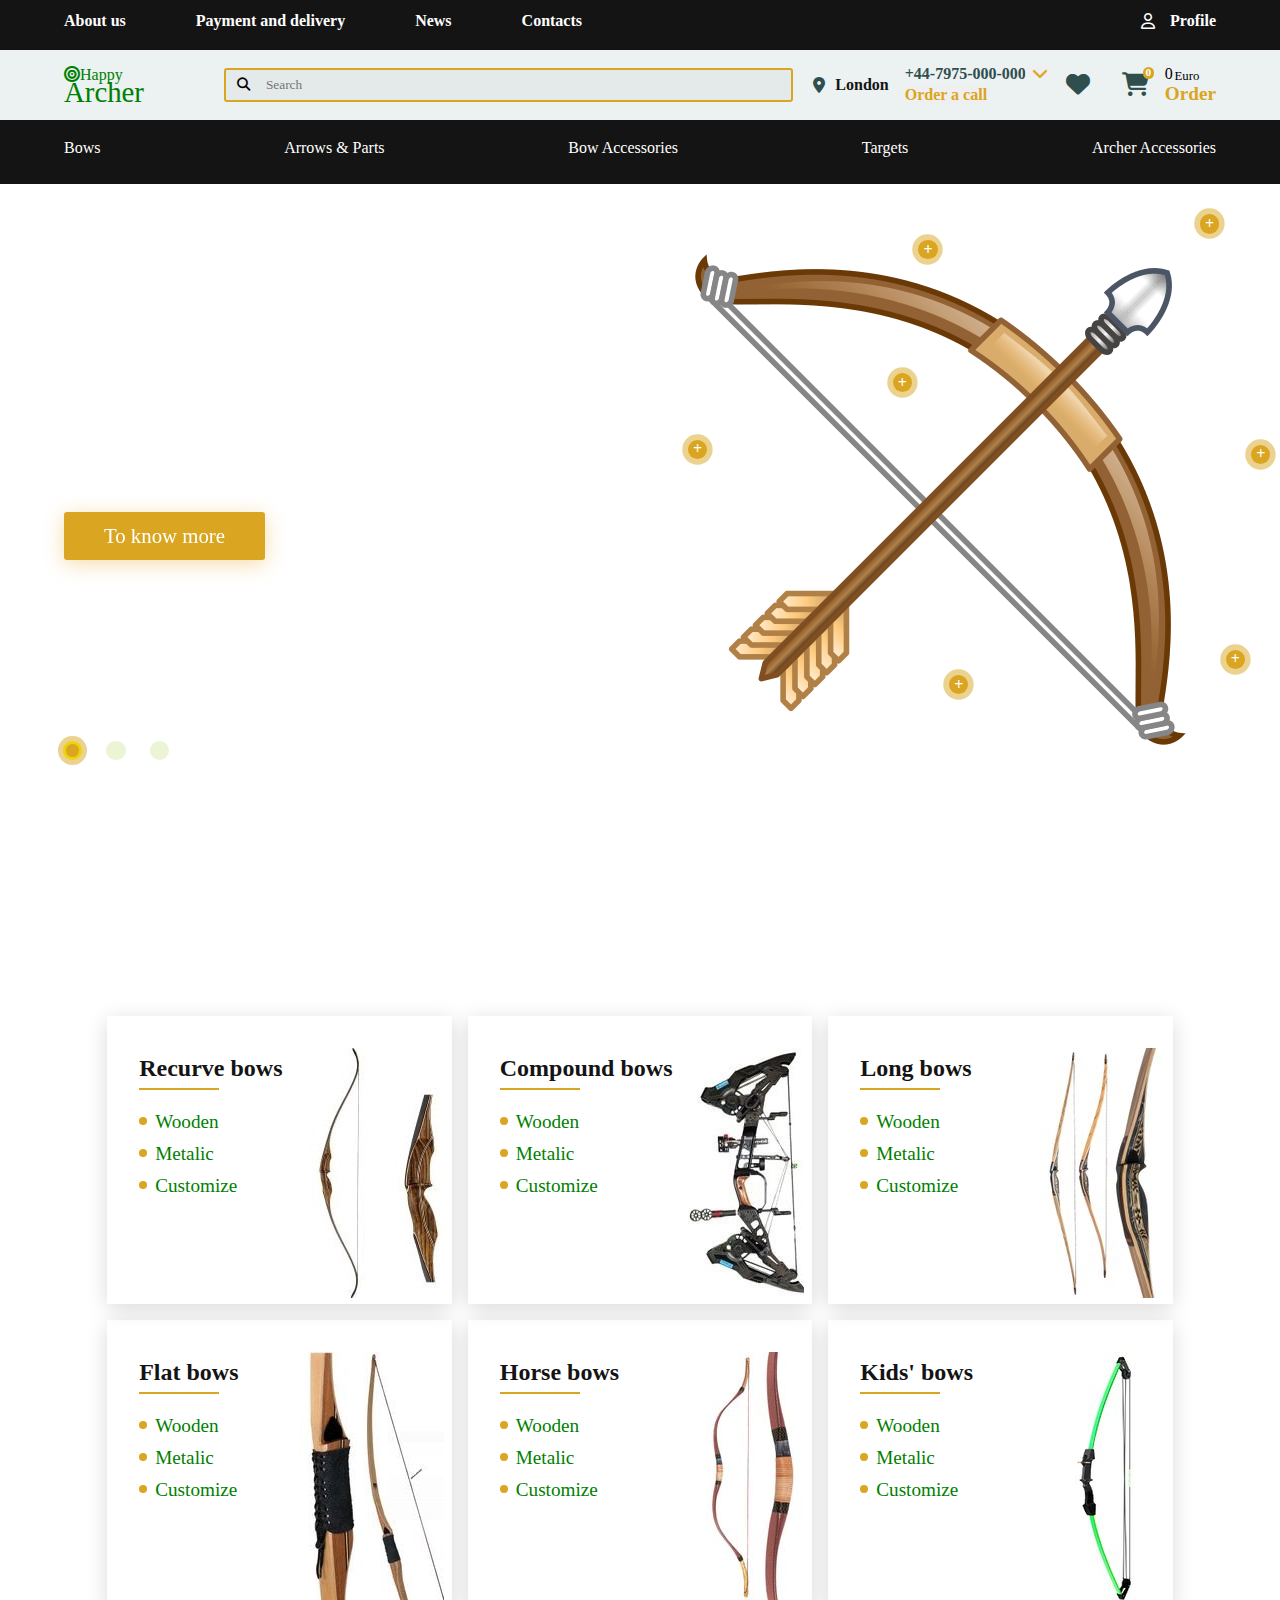
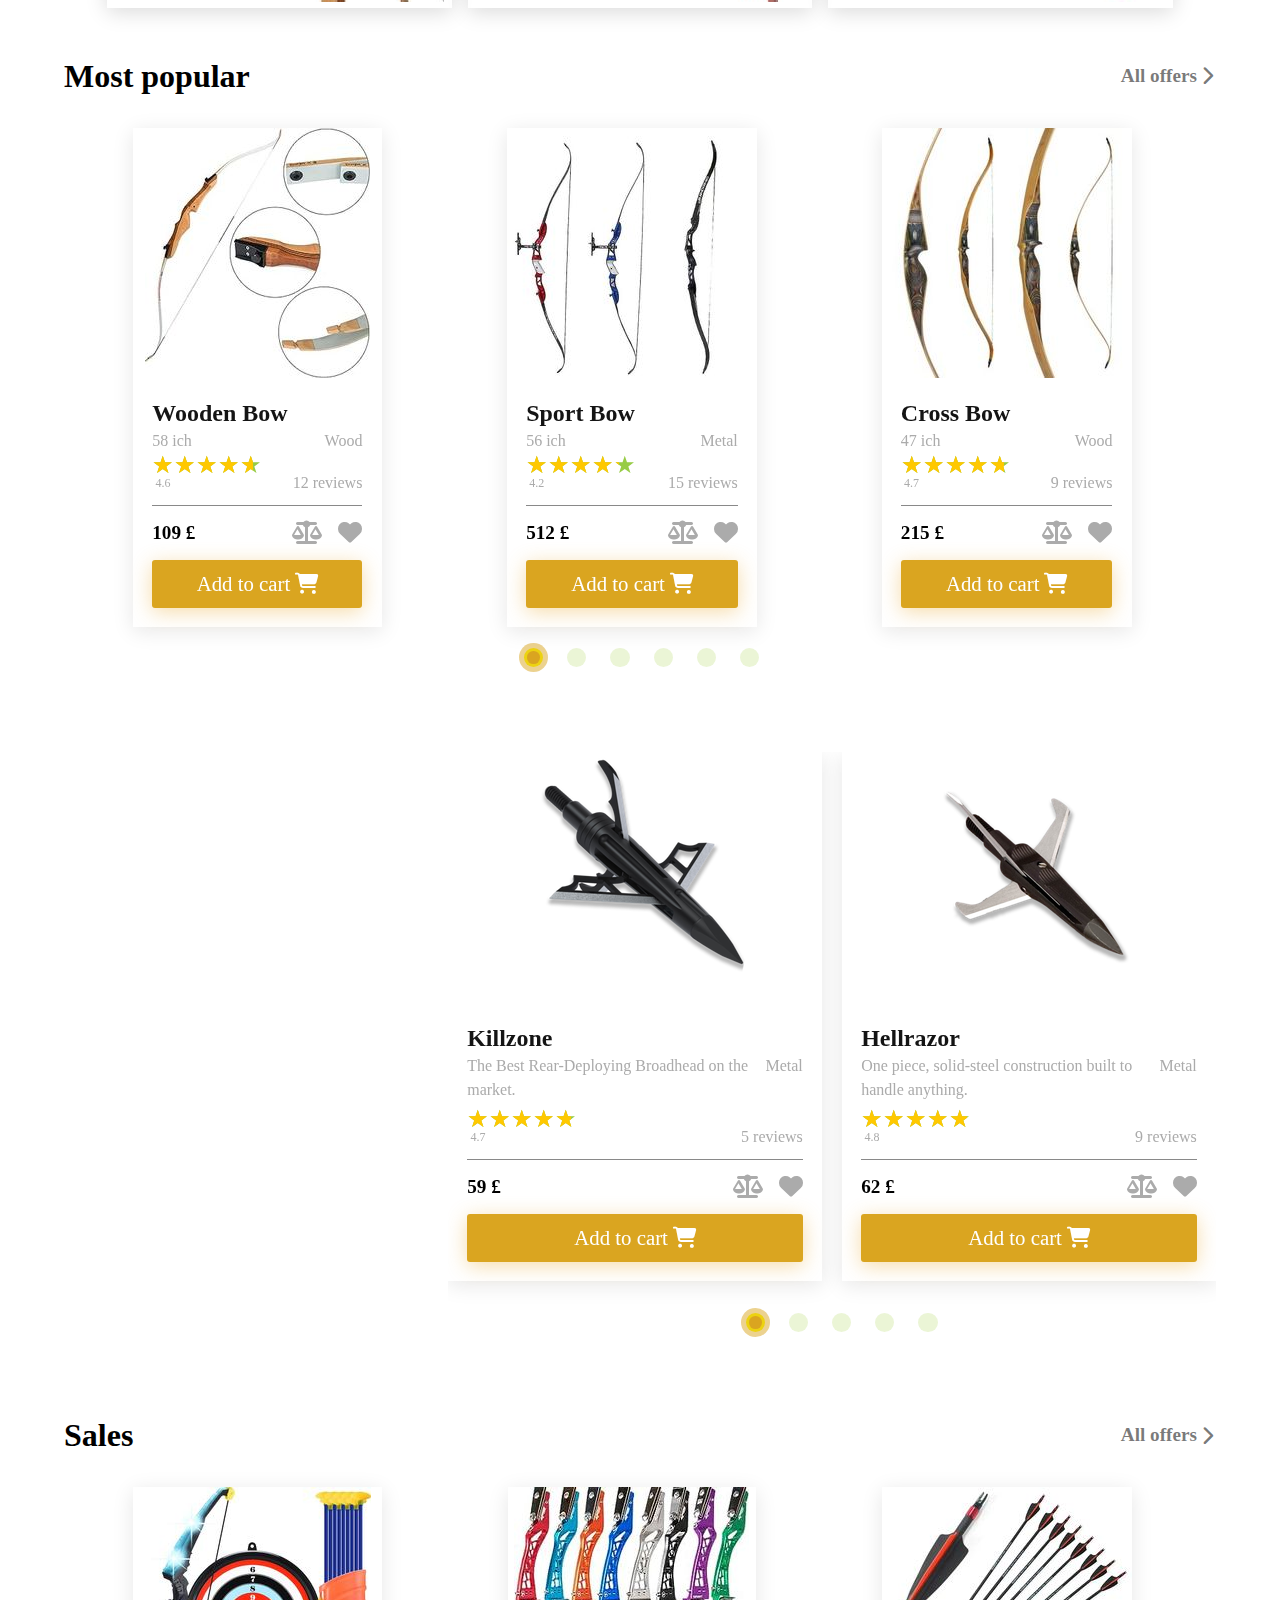
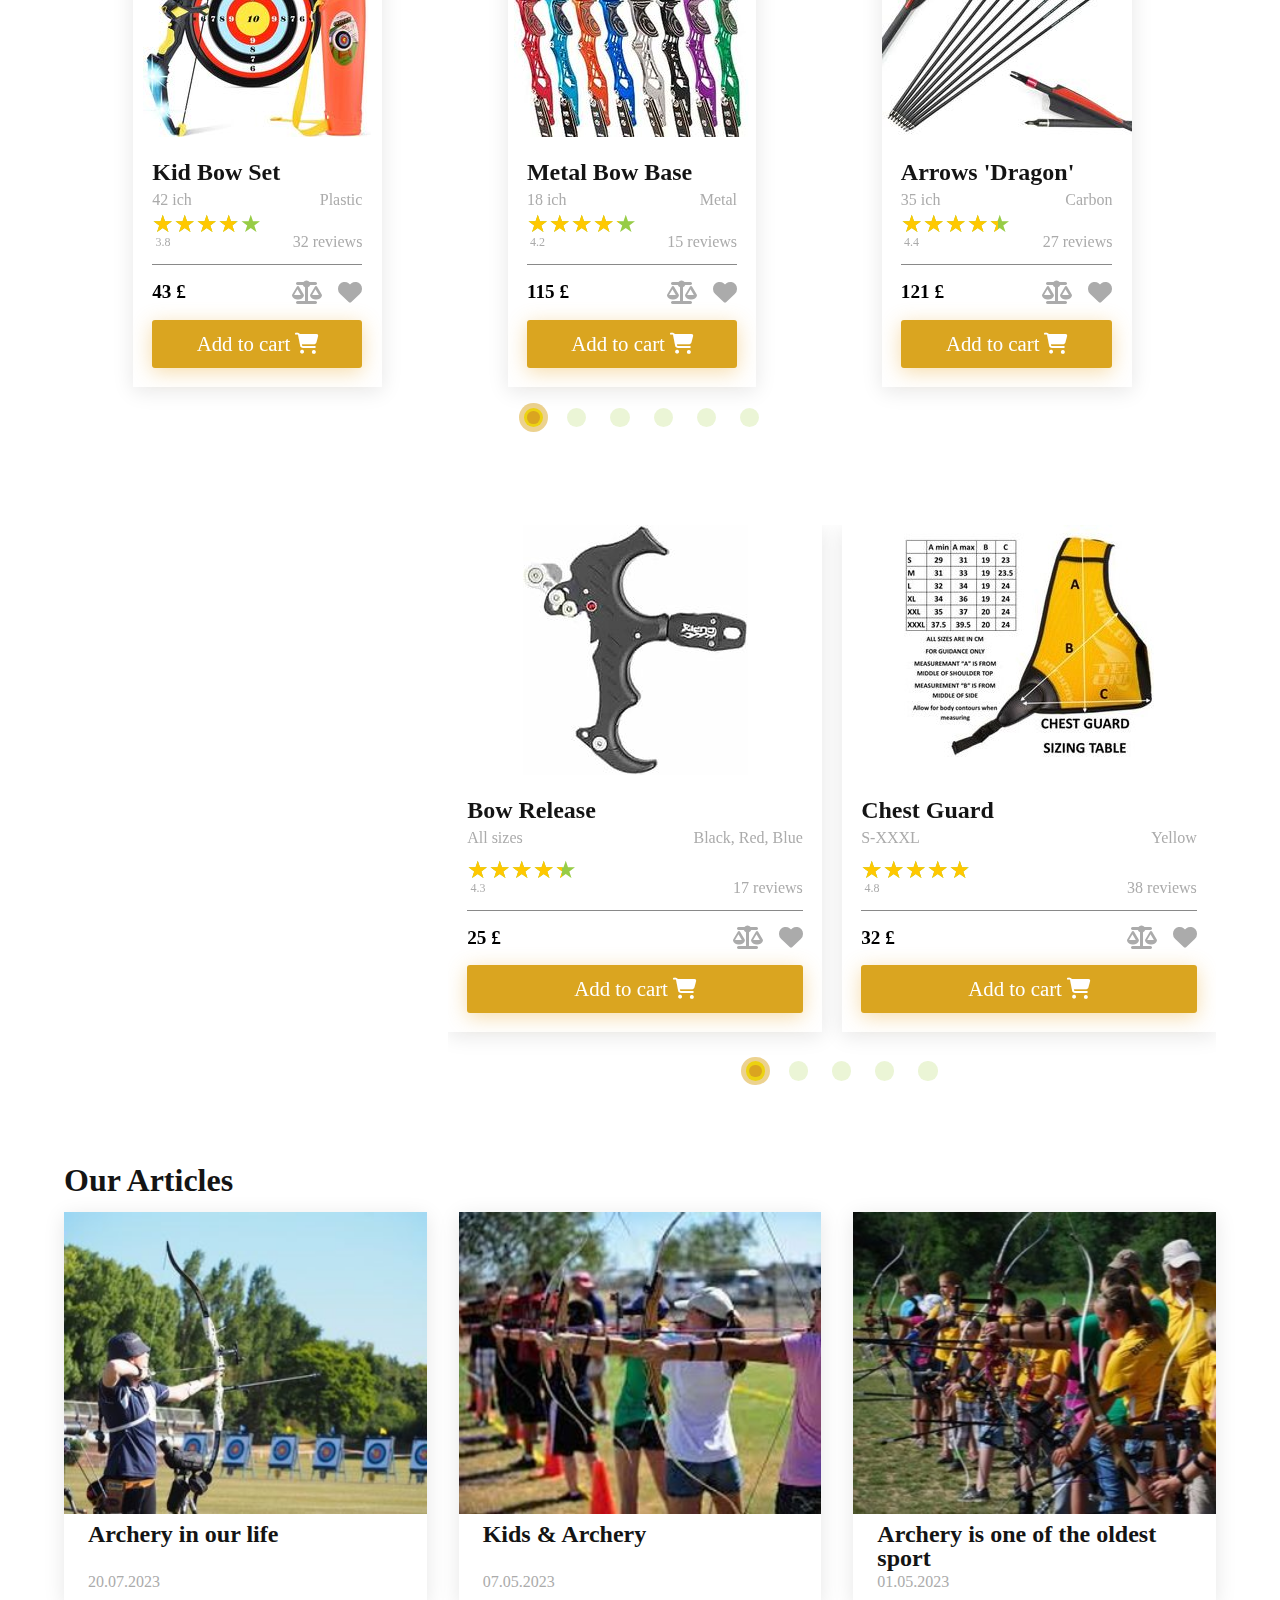
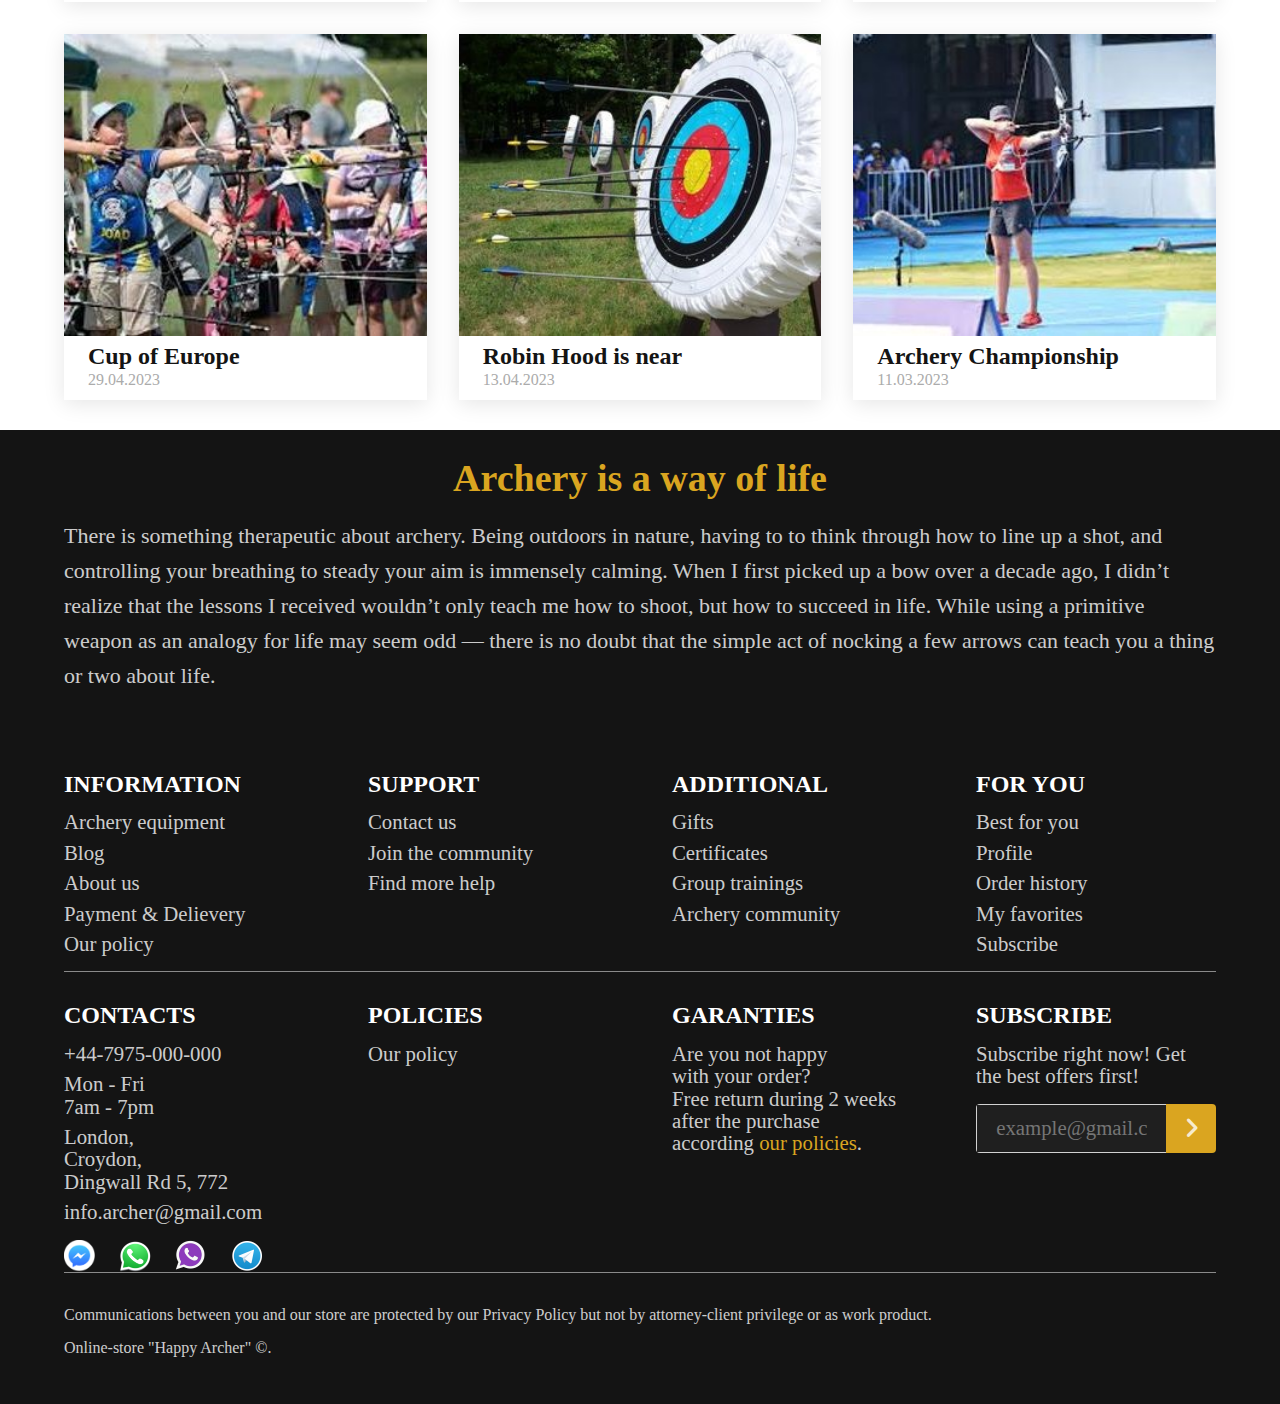
==== commit 1f2e7379: "feat: last" ====
--- a/index.html
+++ b/index.html
@@ -238,7 +238,7 @@
                                             the sport might seem more fitting on the big screen than in your backyard.
                                         </div>
                                     </div>
-                                    <a href="" data-swiper-parallax="-600" class="slide-main-block__button button">To know more</a>
+                                    <a href="catalog.html" data-swiper-parallax="-600" class="slide-main-block__button button">To know more</a>
                                 </div>
                                 <div class="main-block__slide slide-main-block swiper-slide">
                                     <div class="slide-main-block__content">
@@ -250,7 +250,7 @@
                                             The oldest bows were found in Denmark and date to 8,000 years ago.
                                         </div>
                                     </div>
-                                    <a href="" data-swiper-parallax="-600" class="slide-main-block__button button">To know more</a>
+                                    <a href="catalog.html" data-swiper-parallax="-600" class="slide-main-block__button button">To know more</a>
                                 </div>
                                 <div class="main-block__slide slide-main-block swiper-slide">
                                     <div class="slide-main-block__content">
@@ -263,7 +263,7 @@
                                             Consult an archery coach for help.
                                         </div>
                                     </div>
-                                    <a href="" data-swiper-parallax="-600" class="slide-main-block__button button">To know more</a>
+                                    <a href="catalog.html" data-swiper-parallax="-600" class="slide-main-block__button button">To know more</a>
                                 </div>
                             </div>
                             <div class="swiper-pagination"></div>
@@ -1488,22 +1488,22 @@
                                         <ul class="social-footer">
                                             <li class="social-footer__item">
                                                 <a href="" class="social-footer__link">
-                                                    <img src="/img/fb.png" alt="Icon">
+                                                    <img src="img/fb.png" alt="Icon">
                                                 </a>
                                             </li>
                                             <li class="social-footer__item">
                                                 <a href="" class="social-footer__link">
-                                                    <img src="/img/wa.png" alt="Icon">
+                                                    <img src="img/wa.png" alt="Icon">
                                                 </a>
                                             </li>
                                             <li class="social-footer__item">
                                                 <a href="" class="social-footer__link">
-                                                    <img src="/img/v.png" alt="Icon">
+                                                    <img src="img/v.png" alt="Icon">
                                                 </a>
                                             </li>
                                             <li class="social-footer__item">
                                                 <a href="" class="social-footer__link">
-                                                    <img src="/img/t.png" alt="Icon">
+                                                    <img src="img/t.png" alt="Icon">
                                                 </a>
                                             </li>
                                         </ul>
--- a/css/style.css
+++ b/css/style.css
@@ -941,7 +941,7 @@
     
 }
 .main-block {
-    background: url('/img/bgc2.jpg') center / cover no-repeat;
+    background: url('/portfolio/img/bgc2.jpg') center / cover no-repeat;
     padding: 40px 0px 60px 0px;
 }
 .main-block__body {
@@ -1505,7 +1505,7 @@
 
 
 .products-new {
-    background: url(/img/bgc3.jpg) center / cover no-repeat;
+    background: url('/portfolio/img/bgc3.jpg') center / cover no-repeat;
     padding-top: calc(15px + 30 * (100vw / 1280));
     padding-bottom: calc(15px + 15 * (100vw / 1280));
 }
@@ -1596,7 +1596,7 @@
 
 
 .products-pro {
-    background: url(/img/bgc4.jpg) center / cover no-repeat;
+    background: url('/portfolio/img/bgc4.jpg') center / cover no-repeat;
     padding-top: calc(15px + 30 * (100vw / 1280));
     padding-bottom: calc(15px + 15 * (100vw / 1280));
 }
@@ -1738,7 +1738,7 @@
     background-color: #141414;
 }
 .footer__text {
-    background: url(/img/bgc21.jpg) top / cover no-repeat;
+    background: url('/portfolio/img/bgc21.jpg') center / cover no-repeat;
     padding: 2rem 0;
 }
 .text-footer__title {
